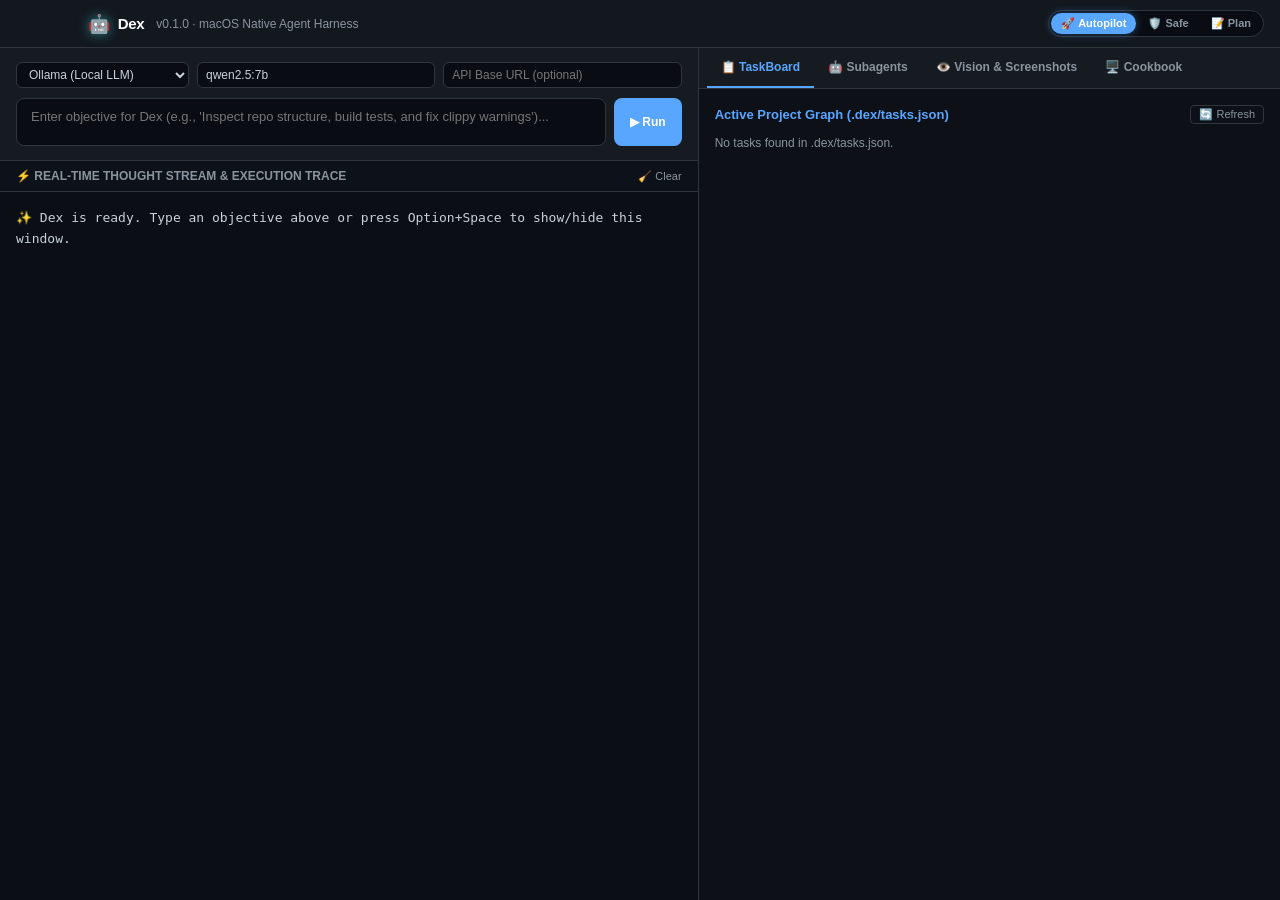
==== crates/harness-desktop/ui/index.html @ 1b64e640 "Add autonomous agent tooling Expand Dex-Harness with desktop and browser automation, task scheduling" ====
<!DOCTYPE html>
<html lang="en">
<head>
  <meta charset="UTF-8" />
  <meta name="viewport" content="width=device-width, initial-scale=1.0" />
  <title>Dex</title>
  <style>
    :root {
      --bg: #0d1117;
      --card-bg: #161b22;
      --card-border: #30363d;
      --text: #c9d1d9;
      --text-muted: #8b949e;
      --primary: #58a6ff;
      --success: #3fb950;
      --warning: #d29922;
      --danger: #f85149;
      --purple: #bc8cff;
      --cyan: #39c5cf;
    }
    * { box-sizing: border-box; margin: 0; padding: 0; }
    body {
      font-family: -apple-system, BlinkMacSystemFont, "SF Pro Text", "Segoe UI", Roboto, sans-serif;
      background: var(--bg);
      color: var(--text);
      display: flex;
      flex-direction: column;
      height: 100vh;
      overflow: hidden;
      user-select: none;
    }
    /* macOS Overlay Titlebar */
    .titlebar {
      height: 48px;
      background: rgba(22, 27, 34, 0.85);
      backdrop-filter: blur(12px);
      -webkit-backdrop-filter: blur(12px);
      border-bottom: 1px solid var(--card-border);
      display: flex;
      align-items: center;
      justify-content: space-between;
      padding: 0 16px;
      -webkit-app-region: drag;
    }
    .title-left {
      display: flex;
      align-items: center;
      gap: 12px;
      margin-left: 72px; /* space for macOS traffic lights */
    }
    .logo-badge {
      display: flex;
      align-items: center;
      gap: 8px;
      font-weight: 700;
      font-size: 15px;
      color: #fff;
      letter-spacing: -0.3px;
    }
    .logo-badge span.robot {
      font-size: 18px;
      filter: drop-shadow(0 0 6px rgba(57, 197, 207, 0.6));
    }
    .title-right {
      display: flex;
      align-items: center;
      gap: 10px;
      -webkit-app-region: no-drag;
    }
    .mode-pill {
      display: flex;
      background: #090d13;
      border: 1px solid var(--card-border);
      border-radius: 20px;
      padding: 2px;
      gap: 2px;
    }
    .mode-btn {
      background: transparent;
      border: none;
      color: var(--text-muted);
      font-size: 11px;
      font-weight: 600;
      padding: 4px 10px;
      border-radius: 16px;
      cursor: pointer;
      transition: all 0.2s ease;
    }
    .mode-btn.active {
      background: var(--primary);
      color: #fff;
      box-shadow: 0 0 8px rgba(88, 166, 255, 0.4);
    }
    .mode-btn.active.safe {
      background: var(--warning);
      color: #000;
      box-shadow: 0 0 8px rgba(210, 153, 34, 0.4);
    }
    .mode-btn.active.plan {
      background: var(--purple);
      color: #fff;
      box-shadow: 0 0 8px rgba(188, 140, 255, 0.4);
    }
    /* Main Layout */
    .app-body {
      display: flex;
      flex: 1;
      height: calc(100vh - 48px);
      overflow: hidden;
    }
    .stream-column {
      flex: 1.2;
      display: flex;
      flex-direction: column;
      border-right: 1px solid var(--card-border);
      background: #0b0f15;
    }
    .side-column {
      flex: 1;
      display: flex;
      flex-direction: column;
      background: var(--bg);
    }
    /* Goal Input Bar */
    .goal-panel {
      padding: 14px 16px;
      background: var(--card-bg);
      border-bottom: 1px solid var(--card-border);
      display: flex;
      flex-direction: column;
      gap: 10px;
    }
    .config-row {
      display: flex;
      gap: 8px;
      font-size: 12px;
    }
    .config-select, .config-input {
      background: #090d13;
      border: 1px solid var(--card-border);
      border-radius: 6px;
      color: var(--text);
      padding: 4px 8px;
      font-size: 12px;
      outline: none;
    }
    .input-row {
      display: flex;
      gap: 8px;
    }
    .goal-input {
      flex: 1;
      background: #090d13;
      border: 1px solid var(--card-border);
      border-radius: 8px;
      color: #fff;
      padding: 10px 14px;
      font-size: 13px;
      font-family: inherit;
      outline: none;
      resize: none;
      height: 48px;
      transition: border-color 0.2s;
    }
    .goal-input:focus { border-color: var(--primary); }
    .btn {
      border: none;
      border-radius: 8px;
      font-weight: 600;
      font-size: 12px;
      padding: 0 16px;
      cursor: pointer;
      display: flex;
      align-items: center;
      gap: 6px;
      transition: all 0.2s ease;
    }
    .btn-run {
      background: var(--primary);
      color: #fff;
    }
    .btn-run:hover { background: #71b4ff; }
    .btn-stop {
      background: rgba(248, 81, 73, 0.2);
      border: 1px solid var(--danger);
      color: var(--danger);
      display: none;
    }
    .btn-stop:hover { background: var(--danger); color: #fff; }
    /* Log & Stream View */
    .stream-header {
      padding: 8px 16px;
      font-size: 12px;
      font-weight: 600;
      color: var(--text-muted);
      border-bottom: 1px solid var(--card-border);
      display: flex;
      justify-content: space-between;
      align-items: center;
      background: #0d121a;
    }
    .stream-log {
      flex: 1;
      padding: 16px;
      overflow-y: auto;
      font-family: ui-monospace, SFMono-Regular, "SF Mono", Menlo, Monaco, Consolas, monospace;
      font-size: 13px;
      line-height: 1.6;
      white-space: pre-wrap;
      word-break: break-word;
      user-select: text;
    }
    /* Tabs on the Right Side */
    .tabs-bar {
      display: flex;
      background: var(--card-bg);
      border-bottom: 1px solid var(--card-border);
      padding: 0 8px;
    }
    .tab-btn {
      background: transparent;
      border: none;
      color: var(--text-muted);
      font-size: 12px;
      font-weight: 600;
      padding: 12px 14px;
      cursor: pointer;
      border-bottom: 2px solid transparent;
      transition: all 0.2s ease;
    }
    .tab-btn.active {
      color: var(--primary);
      border-bottom: 2px solid var(--primary);
    }
    .tab-content {
      flex: 1;
      overflow-y: auto;
      padding: 16px;
      display: none;
    }
    .tab-content.active { display: block; }
    /* Task Card */
    .task-card {
      background: var(--card-bg);
      border: 1px solid var(--card-border);
      border-radius: 8px;
      padding: 12px;
      margin-bottom: 10px;
    }
    .task-head {
      display: flex;
      justify-content: space-between;
      align-items: center;
      font-size: 13px;
      font-weight: 600;
      margin-bottom: 4px;
    }
    .task-badge {
      font-size: 10px;
      font-weight: 700;
      text-transform: uppercase;
      padding: 2px 6px;
      border-radius: 10px;
    }
    .badge-pending { background: rgba(139, 148, 158, 0.2); color: var(--text-muted); }
    .badge-in_progress { background: rgba(57, 197, 207, 0.2); color: var(--cyan); }
    .badge-completed { background: rgba(63, 185, 80, 0.2); color: var(--success); }
    .badge-blocked { background: rgba(248, 81, 73, 0.2); color: var(--danger); }
    /* Screenshot Gallery */
    .gallery-grid {
      display: grid;
      grid-template-columns: repeat(auto-fill, minmax(160px, 1fr));
      gap: 12px;
    }
    .gallery-card {
      background: var(--card-bg);
      border: 1px solid var(--card-border);
      border-radius: 6px;
      overflow: hidden;
      cursor: pointer;
      transition: transform 0.2s;
    }
    .gallery-card:hover { transform: scale(1.03); }
    .gallery-card img {
      width: 100%;
      height: 100px;
      object-fit: cover;
      display: block;
    }
    .gallery-card-info {
      padding: 6px 8px;
      font-size: 11px;
      color: var(--text-muted);
      white-space: nowrap;
      overflow: hidden;
      text-overflow: ellipsis;
    }
    /* Approval Modal */
    .modal-overlay {
      position: fixed;
      top: 0; left: 0; right: 0; bottom: 0;
      background: rgba(0, 0, 0, 0.75);
      backdrop-filter: blur(6px);
      -webkit-backdrop-filter: blur(6px);
      display: none;
      align-items: center;
      justify-content: center;
      z-index: 100;
    }
    .modal-card {
      background: #161b22;
      border: 2px solid var(--warning);
      border-radius: 12px;
      width: 520px;
      max-width: 90%;
      padding: 20px;
      box-shadow: 0 10px 40px rgba(0,0,0,0.8);
      animation: popIn 0.2s ease;
    }
    @keyframes popIn {
      from { transform: scale(0.95); opacity: 0; }
      to { transform: scale(1); opacity: 1; }
    }
    .modal-title {
      font-size: 16px;
      font-weight: 700;
      color: var(--warning);
      display: flex;
      align-items: center;
      gap: 8px;
      margin-bottom: 12px;
    }
    .modal-pre {
      background: #090d13;
      border: 1px solid var(--card-border);
      border-radius: 6px;
      padding: 10px;
      font-family: ui-monospace, monospace;
      font-size: 12px;
      color: var(--text);
      max-height: 200px;
      overflow-y: auto;
      margin-bottom: 16px;
      white-space: pre-wrap;
    }
    .modal-actions {
      display: flex;
      justify-content: flex-end;
      gap: 10px;
    }
    .btn-allow {
      background: var(--success);
      color: #000;
      padding: 8px 18px;
    }
    .btn-deny {
      background: var(--danger);
      color: #fff;
      padding: 8px 18px;
    }
    /* Hardware Report Card */
    .report-box {
      background: #090d13;
      border: 1px solid var(--card-border);
      border-radius: 8px;
      padding: 16px;
      font-family: ui-monospace, monospace;
      font-size: 12px;
      line-height: 1.6;
      white-space: pre-wrap;
      user-select: text;
    }
  </style>
</head>
<body>
  <!-- macOS Overlay Titlebar -->
  <header class="titlebar">
    <div class="title-left">
      <div class="logo-badge">
        <span class="robot">🤖</span>
        <span>Dex</span>
      </div>
      <span style="font-size: 12px; color: var(--text-muted);">v0.1.0 · macOS Native Agent Harness</span>
    </div>

    <div class="title-right">
      <div class="mode-pill">
        <button id="btn-autopilot" class="mode-btn active" onclick="setMode('autopilot')">🚀 Autopilot</button>
        <button id="btn-safe" class="mode-btn" onclick="setMode('safe')">🛡️ Safe</button>
        <button id="btn-plan" class="mode-btn" onclick="setMode('plan')">📝 Plan</button>
      </div>
    </div>
  </header>

  <!-- Main Body -->
  <main class="app-body">
    <!-- Left Column: Agent Stream & Controls -->
    <section class="stream-column">
      <div class="goal-panel">
        <div class="config-row">
          <select id="sel-provider" class="config-select" onchange="onProviderChange()">
            <option value="ollama">Ollama (Local LLM)</option>
            <option value="openai">OpenAI / Compatible API</option>
          </select>
          <input id="input-model" class="config-input" type="text" value="qwen2.5:7b" placeholder="Model name (e.g. qwen2.5:7b, gpt-4o)" style="flex: 1;" />
          <input id="input-apibase" class="config-input" type="text" placeholder="API Base URL (optional)" style="flex: 1;" />
        </div>
        <div class="input-row">
          <textarea id="input-goal" class="goal-input" placeholder="Enter objective for Dex (e.g., 'Inspect repo structure, build tests, and fix clippy warnings')..." onkeydown="if(event.key==='Enter'&&!event.shiftKey){event.preventDefault();runGoal();}"></textarea>
          <button id="btn-run" class="btn btn-run" onclick="runGoal()">▶ Run</button>
          <button id="btn-stop" class="btn btn-stop" onclick="stopGoal()">⏹ Stop</button>
        </div>
      </div>

      <div class="stream-header">
        <span>⚡ REAL-TIME THOUGHT STREAM & EXECUTION TRACE</span>
        <button style="background: none; border: none; color: var(--text-muted); cursor: pointer; font-size: 11px;" onclick="clearStream()">🧹 Clear</button>
      </div>

      <div id="stream-log" class="stream-log">✨ Dex is ready. Type an objective above or press Option+Space to show/hide this window.</div>
    </section>

    <!-- Right Column: Inspector Tabs -->
    <section class="side-column">
      <nav class="tabs-bar">
        <button class="tab-btn active" onclick="openTab('tab-tasks')">📋 TaskBoard</button>
        <button class="tab-btn" onclick="openTab('tab-subagents')">🤖 Subagents</button>
        <button class="tab-btn" onclick="openTab('tab-vision')">👁️ Vision & Screenshots</button>
        <button class="tab-btn" onclick="openTab('tab-cookbook')">🖥️ Cookbook</button>
      </nav>

      <!-- Tab: Tasks -->
      <div id="tab-tasks" class="tab-content active">
        <div style="display: flex; justify-content: space-between; align-items: center; margin-bottom: 12px;">
          <h4 style="font-size: 13px; color: var(--primary);">Active Project Graph (.dex/tasks.json)</h4>
          <button style="background: none; border: 1px solid var(--card-border); color: var(--text-muted); padding: 2px 8px; border-radius: 4px; font-size: 11px; cursor: pointer;" onclick="refreshTasks()">🔄 Refresh</button>
        </div>
        <div id="tasks-list">
          <p style="color: var(--text-muted); font-size: 12px;">No active tasks found in .dex/tasks.json.</p>
        </div>
      </div>

      <!-- Tab: Subagents -->
      <div id="tab-subagents" class="tab-content">
        <h4 style="font-size: 13px; color: var(--primary); margin-bottom: 12px;">Concurrent Subagent Orbits</h4>
        <div id="subagents-list">
          <p style="color: var(--text-muted); font-size: 12px;">No concurrent subagents active. When `spawn_subagent` executes, child processes will appear here.</p>
        </div>
      </div>

      <!-- Tab: Vision & Screenshots -->
      <div id="tab-vision" class="tab-content">
        <div style="display: flex; justify-content: space-between; align-items: center; margin-bottom: 12px;">
          <h4 style="font-size: 13px; color: var(--primary);">Desktop & Browser Perception Previews</h4>
          <button style="background: none; border: 1px solid var(--card-border); color: var(--text-muted); padding: 2px 8px; border-radius: 4px; font-size: 11px; cursor: pointer;" onclick="refreshScreenshots()">🔄 Refresh</button>
        </div>
        <div id="gallery-container" class="gallery-grid">
          <p style="color: var(--text-muted); font-size: 12px;">No screenshots captured yet.</p>
        </div>
      </div>

      <!-- Tab: Cookbook -->
      <div id="tab-cookbook" class="tab-content">
        <div style="display: flex; justify-content: space-between; align-items: center; margin-bottom: 12px;">
          <h4 style="font-size: 13px; color: var(--primary);">Hardware Detection & Model Sizing</h4>
          <button style="background: none; border: 1px solid var(--card-border); color: var(--text-muted); padding: 2px 8px; border-radius: 4px; font-size: 11px; cursor: pointer;" onclick="refreshCookbook()">🔄 Detect</button>
        </div>
        <div id="cookbook-report" class="report-box">Loading hardware specifications and model tier recommendations...</div>
      </div>
    </section>
  </main>

  <!-- Interactive Safe Mode Approval Modal -->
  <div id="approval-modal" class="modal-overlay">
    <div class="modal-card">
      <div class="modal-title">
        <span>🛡️</span>
        <span>Permission Request (Safe Mode)</span>
      </div>
      <p style="font-size: 13px; color: var(--text); margin-bottom: 8px;">
        Dex is attempting to execute a sensitive action that modifies your system, files, or desktop:
      </p>
      <div style="font-size: 13px; font-weight: 600; color: var(--cyan); margin-bottom: 6px;">
        Tool: <span id="modal-tool-name">execute_shell</span>
      </div>
      <div id="modal-arguments" class="modal-pre">{}</div>
      <div class="modal-actions">
        <button class="btn btn-deny" onclick="resolveApproval(false)">❌ Deny Action</button>
        <button class="btn btn-allow" onclick="resolveApproval(true)">✅ Allow Action</button>
      </div>
    </div>
  </div>

  <script>
    // Tauri v2 IPC Bridge
    const invoke = window.__TAURI__ ? window.__TAURI__.core.invoke : async () => {};
    const listen = window.__TAURI__ ? window.__TAURI__.event.listen : () => {};

    const streamEl = document.getElementById('stream-log');
    const runBtn = document.getElementById('btn-run');
    const stopBtn = document.getElementById('btn-stop');
    const goalInput = document.getElementById('input-goal');

    function appendStream(text) {
      streamEl.textContent += text;
      streamEl.scrollTop = streamEl.scrollHeight;
    }

    function clearStream() {
      streamEl.textContent = '✨ Log cleared. Ready for next objective.\n';
    }

    function setRunningState(running) {
      if (running) {
        runBtn.style.display = 'none';
        stopBtn.style.display = 'flex';
      } else {
        runBtn.style.display = 'flex';
        stopBtn.style.display = 'none';
      }
    }

    async function runGoal() {
      const goal = goalInput.value.trim();
      if (!goal) return;

      const provider = document.getElementById('sel-provider').value;
      const model = document.getElementById('input-model').value.trim();
      const apiBase = document.getElementById('input-apibase').value.trim() || null;

      appendStream(`\n\n🎯 >>> NEW OBJECTIVE DISPATCHED:\n${goal}\n----------------------------------------\n`);
      setRunningState(true);

      try {
        await invoke('run_goal', {
          goal: goal,
          provider: provider,
          model: model,
          apiBase: apiBase,
        });
      } catch (err) {
        appendStream(`\n❌ Error starting goal: ${err}\n`);
        setRunningState(false);
      }
    }

    async function stopGoal() {
      try {
        await invoke('stop_goal');
        appendStream('\n⚠️  Cancel request sent to agent orchestrator.\n');
      } catch (err) {
        appendStream(`\n❌ Error stopping goal: ${err}\n`);
      }
    }

    async function setMode(mode) {
      document.querySelectorAll('.mode-btn').forEach(btn => btn.className = 'mode-btn');
      const activeBtn = document.getElementById(`btn-${mode.toLowerCase()}`);
      if (activeBtn) {
        activeBtn.className = `mode-btn active ${mode.toLowerCase()}`;
      }
      try {
        await invoke('set_mode', { mode });
        appendStream(`\n🛡️  [Mode Switched] Execution mode set to: ${mode.toUpperCase()}\n`);
      } catch (err) {
        console.error('Failed to set mode:', err);
      }
    }

    function onProviderChange() {
      const provider = document.getElementById('sel-provider').value;
      const modelInput = document.getElementById('input-model');
      if (provider === 'ollama') {
        modelInput.value = 'qwen2.5:7b';
      } else {
        modelInput.value = 'gpt-4o';
      }
    }

    function openTab(tabId) {
      document.querySelectorAll('.tab-btn').forEach(btn => btn.classList.remove('active'));
      document.querySelectorAll('.tab-content').forEach(tab => tab.classList.remove('active'));
      event.target.classList.add('active');
      const target = document.getElementById(tabId);
      if (target) target.classList.add('active');

      if (tabId === 'tab-tasks') refreshTasks();
      if (tabId === 'tab-vision') refreshScreenshots();
      if (tabId === 'tab-cookbook') refreshCookbook();
    }

    // Modal Approval Handling
    function showApprovalModal(toolName, args) {
      document.getElementById('modal-tool-name').textContent = toolName;
      document.getElementById('modal-arguments').textContent = typeof args === 'string' ? args : JSON.stringify(args, null, 2);
      document.getElementById('approval-modal').style.display = 'flex';
    }

    async function resolveApproval(approved) {
      document.getElementById('approval-modal').style.display = 'none';
      try {
        await invoke('resolve_approval', { approved });
        const icon = approved ? '✅ APPROVED' : '❌ DENIED';
        appendStream(`\n🛡️  [Human Decision] ${icon} by user\n`);
      } catch (err) {
        console.error('Failed to resolve approval:', err);
      }
    }

    // Fetch Tasks
    async function refreshTasks() {
      try {
        const tasks = await invoke('get_tasks');
        const container = document.getElementById('tasks-list');
        if (!tasks || tasks.length === 0) {
          container.innerHTML = '<p style="color: var(--text-muted); font-size: 12px;">No tasks found in .dex/tasks.json.</p>';
          return;
        }
        let html = '';
        for (const t of tasks) {
          let statusStr = typeof t.status === 'string' ? t.status : Object.keys(t.status)[0];
          let badgeClass = `badge-${statusStr}`;
          html += `
            <div class="task-card">
              <div class="task-head">
                <span>${t.id}: ${t.title}</span>
                <span class="task-badge ${badgeClass}">${statusStr}</span>
              </div>
              <p style="font-size: 12px; color: var(--text-muted);">${t.description}</p>
            </div>
          `;
        }
        container.innerHTML = html;
      } catch (err) {
        console.error('Failed to load tasks:', err);
      }
    }

    // Fetch Screenshots
    async function refreshScreenshots() {
      try {
        const screenshots = await invoke('get_screenshots');
        const container = document.getElementById('gallery-container');
        if (!screenshots || screenshots.length === 0) {
          container.innerHTML = '<p style="color: var(--text-muted); font-size: 12px;">No screenshots captured yet.</p>';
          return;
        }
        let html = '';
        for (const s of screenshots) {
          html += `
            <div class="gallery-card" onclick="window.open('${s.data_url}')">
              <img src="${s.data_url}" alt="${s.filename}" />
              <div class="gallery-card-info">${s.filename} (${Math.round(s.size_bytes / 1024)} KB)</div>
            </div>
          `;
        }
        container.innerHTML = html;
      } catch (err) {
        console.error('Failed to load screenshots:', err);
      }
    }

    // Fetch Cookbook
    async function refreshCookbook() {
      try {
        const res = await invoke('get_cookbook');
        const container = document.getElementById('cookbook-report');
        if (res && res.report) {
          container.textContent = res.report;
        }
      } catch (err) {
        console.error('Failed to detect hardware:', err);
      }
    }

    // Register Tauri Event Listeners
    if (window.__TAURI__) {
      listen('dex-event', (event) => {
        const ev = event.payload;
        if (ev.type === 'ThoughtToken') {
          appendStream(ev.data.token);
        } else if (ev.type === 'ToolStarted') {
          appendStream(`\n🛠️  [Tool Call] ${ev.data.tool_name}\n   Arguments: ${JSON.stringify(ev.data.arguments)}\n`);
        } else if (ev.type === 'ToolFinished') {
          const status = ev.data.is_error ? '❌ FAILED' : '✅ SUCCESS';
          appendStream(`   Status: ${status}\n   Result: ${ev.data.output.slice(0, 300)}${ev.data.output.length > 300 ? '...' : ''}\n`);
          refreshTasks();
          if (ev.data.tool_name.includes('screenshot')) {
            refreshScreenshots();
          }
        } else if (ev.type === 'SubagentSpawned') {
          appendStream(`\n🤖 [Subagent Spawned] Role: ${ev.data.role}\n   Task: ${ev.data.task}\n`);
          const subagentDiv = document.createElement('div');
          subagentDiv.className = 'task-card';
          subagentDiv.innerHTML = `
            <div class="task-head">
              <span>🤖 Role: ${ev.data.role}</span>
              <span class="task-badge badge-in_progress">RUNNING</span>
            </div>
            <p style="font-size: 12px; color: var(--text-muted);">${ev.data.task}</p>
          `;
          document.getElementById('subagents-list').prepend(subagentDiv);
        } else if (ev.type === 'SubagentCompleted') {
          appendStream(`\n🏁 [Subagent Completed] Role: ${ev.data.role}\n`);
        }
      });

      listen('dex-approval-request', (event) => {
        const data = event.payload;
        showApprovalModal(data.tool, data.arguments);
      });

      listen('dex-goal-finished', (event) => {
        const data = event.payload;
        setRunningState(false);
        if (data.status === 'success') {
          appendStream(`\n\n🎉 [GOAL COMPLETED SUCCESSFULLY]\n${data.answer}\n`);
        } else {
          appendStream(`\n\n⚠️  [GOAL ENDED] ${data.error || 'Finished'}\n`);
        }
      });

      listen('dex-mode-changed', (event) => {
        const mode = event.payload.mode;
        document.querySelectorAll('.mode-btn').forEach(btn => btn.className = 'mode-btn');
        const activeBtn = document.getElementById(`btn-${mode.toLowerCase()}`);
        if (activeBtn) {
          activeBtn.className = `mode-btn active ${mode.toLowerCase()}`;
        }
      });

      listen('dex-open-tab', (event) => {
        const tab = event.payload.tab;
        if (tab === 'cookbook') {
          const btn = document.querySelector("button[onclick=\"openTab('tab-cookbook')\"]");
          if (btn) btn.click();
        }
      });
    }

    // Initial hardware detection
    refreshCookbook();
    refreshTasks();
  </script>
</body>
</html>
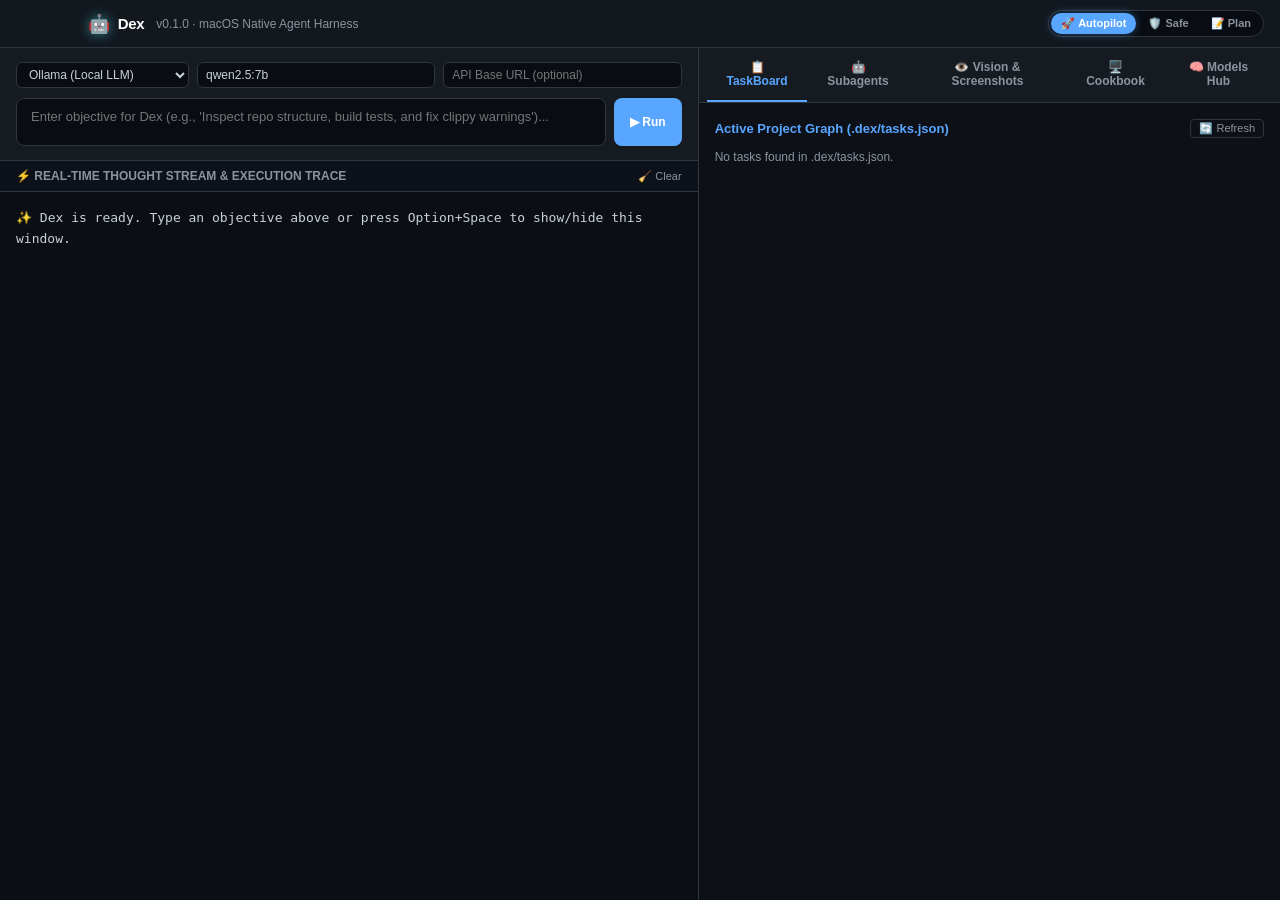
==== commit b4b40ebd: "Add local model hub Add Hugging Face and Ollama model search, download, import, registry management," ====
--- a/crates/harness-desktop/ui/index.html
+++ b/crates/harness-desktop/ui/index.html
@@ -266,6 +266,22 @@
     .badge-in_progress { background: rgba(57, 197, 207, 0.2); color: var(--cyan); }
     .badge-completed { background: rgba(63, 185, 80, 0.2); color: var(--success); }
     .badge-blocked { background: rgba(248, 81, 73, 0.2); color: var(--danger); }
+    .badge-fits { background: rgba(63, 185, 80, 0.2); color: var(--success); }
+    .badge-tight { background: rgba(210, 153, 34, 0.2); color: var(--warning); }
+    .badge-toolarge { background: rgba(248, 81, 73, 0.2); color: var(--danger); }
+    .btn-sm {
+      padding: 3px 8px;
+      font-size: 11px;
+      font-weight: 600;
+      border-radius: 4px;
+      border: none;
+      cursor: pointer;
+      transition: background 0.2s;
+    }
+    .btn-use { background: var(--primary); color: #fff; }
+    .btn-use:hover { background: #71b4ff; }
+    .btn-del { background: rgba(248, 81, 73, 0.2); color: var(--danger); }
+    .btn-del:hover { background: var(--danger); color: #fff; }
     /* Screenshot Gallery */
     .gallery-grid {
       display: grid;
@@ -427,6 +443,7 @@
         <button class="tab-btn" onclick="openTab('tab-subagents')">🤖 Subagents</button>
         <button class="tab-btn" onclick="openTab('tab-vision')">👁️ Vision & Screenshots</button>
         <button class="tab-btn" onclick="openTab('tab-cookbook')">🖥️ Cookbook</button>
+        <button class="tab-btn" onclick="openTab('tab-models')">🧠 Models Hub</button>
       </nav>
 
       <!-- Tab: Tasks -->
@@ -466,6 +483,70 @@
           <button style="background: none; border: 1px solid var(--card-border); color: var(--text-muted); padding: 2px 8px; border-radius: 4px; font-size: 11px; cursor: pointer;" onclick="refreshCookbook()">🔄 Detect</button>
         </div>
         <div id="cookbook-report" class="report-box">Loading hardware specifications and model tier recommendations...</div>
+      </div>
+
+      <!-- Tab: Models Hub -->
+      <div id="tab-models" class="tab-content">
+        <!-- Live Download Progress Card -->
+        <div id="download-progress-box" style="display: none; background: #0f141c; border: 1px solid var(--primary); border-radius: 8px; padding: 12px; margin-bottom: 16px;">
+          <div style="display: flex; justify-content: space-between; align-items: center; margin-bottom: 6px;">
+            <span style="font-size: 13px; font-weight: 600; color: var(--primary);" id="dl-title">Downloading Model...</span>
+            <span style="font-size: 12px; color: var(--text-muted);" id="dl-speed">0.0 MB/s</span>
+          </div>
+          <div style="width: 100%; height: 8px; background: #161b22; border-radius: 4px; overflow: hidden; margin-bottom: 8px;">
+            <div id="dl-bar" style="width: 0%; height: 100%; background: var(--primary); transition: width 0.2s;"></div>
+          </div>
+          <div style="display: flex; justify-content: space-between; align-items: center;">
+            <span style="font-size: 11px; color: var(--text-muted);" id="dl-stats">0 MB / 0 MB (0%)</span>
+            <button class="btn btn-deny" style="padding: 2px 10px; font-size: 11px;" onclick="cancelActiveDownload()">Cancel</button>
+          </div>
+        </div>
+
+        <!-- Section 1: Installed Models -->
+        <div style="margin-bottom: 20px;">
+          <div style="display: flex; justify-content: space-between; align-items: center; margin-bottom: 10px;">
+            <h4 style="font-size: 13px; color: var(--primary);">📦 Installed Models (Local & Ollama)</h4>
+            <button style="background: none; border: 1px solid var(--card-border); color: var(--text-muted); padding: 2px 8px; border-radius: 4px; font-size: 11px; cursor: pointer;" onclick="refreshInstalledModels()">🔄 Refresh</button>
+          </div>
+          <div id="installed-models-list">
+            <p style="color: var(--text-muted); font-size: 12px;">Loading installed models...</p>
+          </div>
+        </div>
+
+        <!-- Section 2: Hugging Face GGUF Hub Search -->
+        <div style="margin-bottom: 20px;">
+          <h4 style="font-size: 13px; color: var(--primary); margin-bottom: 8px;">🤗 Hugging Face Hub (GGUF Search)</h4>
+          <div style="display: flex; gap: 8px; margin-bottom: 10px;">
+            <input id="hf-search-input" class="config-input" type="text" placeholder="Search models (e.g. qwen2.5, llama-3.1, deepseek-r1)..." style="flex: 1;" onkeydown="if(event.key==='Enter')searchHfModels();" />
+            <button class="btn btn-run" style="padding: 0 12px;" onclick="searchHfModels()">🔍 Search</button>
+          </div>
+          <div id="hf-search-results"></div>
+          <div id="hf-repo-files" style="margin-top: 10px;"></div>
+        </div>
+
+        <!-- Section 3: Import Local GGUF -->
+        <div style="margin-bottom: 20px; background: #0f141c; border: 1px solid var(--card-border); border-radius: 8px; padding: 12px;">
+          <h4 style="font-size: 13px; color: var(--cyan); margin-bottom: 8px;">📥 Import Local .gguf Model File</h4>
+          <div style="display: flex; flex-direction: column; gap: 8px;">
+            <input id="import-path" class="config-input" type="text" placeholder="/path/to/my-model.gguf" />
+            <div style="display: flex; gap: 8px; align-items: center;">
+              <input id="import-name" class="config-input" type="text" placeholder="Alias name (optional)" style="flex: 1;" />
+              <label style="font-size: 12px; color: var(--text-muted); display: flex; align-items: center; gap: 4px; cursor: pointer;">
+                <input type="checkbox" id="import-to-ollama" /> Register in Ollama
+              </label>
+              <button class="btn btn-run" style="padding: 6px 14px;" onclick="importLocalGguf()">Import</button>
+            </div>
+          </div>
+        </div>
+
+        <!-- Section 4: Direct Ollama Pull -->
+        <div style="background: #0f141c; border: 1px solid var(--card-border); border-radius: 8px; padding: 12px;">
+          <h4 style="font-size: 13px; color: var(--warning); margin-bottom: 8px;">🦙 Pull Model from Ollama Library</h4>
+          <div style="display: flex; gap: 8px;">
+            <input id="ollama-pull-input" class="config-input" type="text" placeholder="e.g. qwen2.5-coder:7b, llama3.2:3b" style="flex: 1;" onkeydown="if(event.key==='Enter')pullOllamaModel();" />
+            <button class="btn btn-run" style="padding: 6px 14px;" onclick="pullOllamaModel()">Pull</button>
+          </div>
+        </div>
       </div>
     </section>
   </main>
@@ -587,6 +668,7 @@
       if (tabId === 'tab-tasks') refreshTasks();
       if (tabId === 'tab-vision') refreshScreenshots();
       if (tabId === 'tab-cookbook') refreshCookbook();
+      if (tabId === 'tab-models') refreshInstalledModels();
     }
 
     // Modal Approval Handling
@@ -670,6 +752,208 @@
         }
       } catch (err) {
         console.error('Failed to detect hardware:', err);
+      }
+    }
+
+    // Model Hub Logic
+    async function refreshInstalledModels() {
+      try {
+        const models = await invoke('list_installed_models');
+        const container = document.getElementById('installed-models-list');
+        if (!models || models.length === 0) {
+          container.innerHTML = '<p style="color: var(--text-muted); font-size: 12px;">No models installed yet. Search Hugging Face or pull from Ollama below.</p>';
+          return;
+        }
+
+        let html = '';
+        for (const m of models) {
+          const sizeMb = m.size_bytes > 0 ? (m.size_bytes / (1024 * 1024 * 1024)).toFixed(1) + ' GB' : '-';
+          const quant = m.quantization || '-';
+          html += `
+            <div class="task-card" style="display: flex; justify-content: space-between; align-items: center;">
+              <div>
+                <div style="font-size: 13px; font-weight: 600; color: #fff;">
+                  ${m.name}
+                  <span class="task-badge" style="background: rgba(88, 166, 255, 0.2); color: var(--primary); margin-left: 6px;">${m.source}</span>
+                  ${quant !== '-' ? `<span class="task-badge" style="background: rgba(57, 197, 207, 0.2); color: var(--cyan); margin-left: 4px;">${quant}</span>` : ''}
+                </div>
+                <div style="font-size: 11px; color: var(--text-muted); margin-top: 2px;">
+                  Size: ${sizeMb} · ID: ${m.id}
+                </div>
+              </div>
+              <div style="display: flex; gap: 6px;">
+                <button class="btn-sm btn-use" onclick="useModel('${m.name}', '${m.source}')">⚡ Usar este modelo</button>
+                <button class="btn-sm btn-del" onclick="deleteModel('${m.id}')">🗑️</button>
+              </div>
+            </div>
+          `;
+        }
+        container.innerHTML = html;
+      } catch (err) {
+        console.error('Failed to list installed models:', err);
+      }
+    }
+
+    function useModel(name, source) {
+      const modelInput = document.getElementById('input-model');
+      const providerSelect = document.getElementById('sel-provider');
+      modelInput.value = name;
+      if (source === 'ollama') {
+        providerSelect.value = 'ollama';
+      }
+      appendStream(`\n🧠 [Model Selected] Active model set to: ${name} (${source})\n`);
+      document.getElementById('input-goal').focus();
+    }
+
+    async function deleteModel(modelId) {
+      if (!confirm(`Are you sure you want to delete model '${modelId}'?`)) return;
+      try {
+        await invoke('delete_model', { modelId });
+        appendStream(`\n🗑️ [Model Removed] Deleted ${modelId}\n`);
+        refreshInstalledModels();
+      } catch (err) {
+        alert('Failed to delete model: ' + err);
+      }
+    }
+
+    async function searchHfModels() {
+      const query = document.getElementById('hf-search-input').value.trim();
+      if (!query) return;
+
+      const container = document.getElementById('hf-search-results');
+      container.innerHTML = '<p style="color: var(--text-muted); font-size: 12px;">Searching Hugging Face Hub...</p>';
+      document.getElementById('hf-repo-files').innerHTML = '';
+
+      try {
+        const repos = await invoke('search_hf_models', { query, limit: 8 });
+        if (!repos || repos.length === 0) {
+          container.innerHTML = '<p style="color: var(--text-muted); font-size: 12px;">No GGUF models found for query.</p>';
+          return;
+        }
+
+        let html = '<div style="display: flex; flex-direction: column; gap: 6px;">';
+        for (const r of repos) {
+          html += `
+            <div class="task-card" style="display: flex; justify-content: space-between; align-items: center; cursor: pointer;" onclick="inspectHfRepo('${r.id}')">
+              <div>
+                <div style="font-size: 13px; font-weight: 600; color: var(--primary);">${r.id}</div>
+                <div style="font-size: 11px; color: var(--text-muted);">
+                  ⬇️ ${r.downloads || 0} downloads · ❤️ ${r.likes || 0} likes
+                </div>
+              </div>
+              <button class="btn-sm btn-use" onclick="event.stopPropagation(); inspectHfRepo('${r.id}')">Inspect GGUFs</button>
+            </div>
+          `;
+        }
+        html += '</div>';
+        container.innerHTML = html;
+      } catch (err) {
+        container.innerHTML = `<p style="color: var(--danger); font-size: 12px;">Search failed: ${err}</p>`;
+      }
+    }
+
+    async function inspectHfRepo(repoId) {
+      const container = document.getElementById('hf-repo-files');
+      container.innerHTML = `<p style="color: var(--text-muted); font-size: 12px;">Inspecting GGUF quantizations for <strong>${repoId}</strong>...</p>`;
+
+      try {
+        const files = await invoke('list_hf_files', { repoId });
+        if (!files || files.length === 0) {
+          container.innerHTML = '<p style="color: var(--text-muted); font-size: 12px;">No GGUF files found in this repository.</p>';
+          return;
+        }
+
+        let html = `
+          <div style="background: #090d13; border: 1px solid var(--card-border); border-radius: 8px; padding: 12px;">
+            <div style="font-size: 13px; font-weight: 600; color: #fff; margin-bottom: 8px;">
+              Files for ${repoId}:
+            </div>
+            <div style="display: flex; flex-direction: column; gap: 6px;">
+        `;
+
+        for (const f of files) {
+          const sizeGb = (f.size_bytes / (1024 * 1024 * 1024)).toFixed(1);
+          let badgeClass = 'badge-fits';
+          let fitLabel = '🟢 Fits RAM';
+          if (f.memory_fit === 'tight') {
+            badgeClass = 'badge-tight';
+            fitLabel = '🟡 Tight';
+          } else if (f.memory_fit === 'too_large') {
+            badgeClass = 'badge-toolarge';
+            fitLabel = '🔴 Too Large';
+          }
+
+          html += `
+            <div style="display: flex; justify-content: space-between; align-items: center; padding: 6px 8px; border-radius: 6px; background: #161b22;">
+              <div>
+                <span style="font-size: 12px; font-weight: 600; color: #fff;">${f.filename}</span>
+                <span class="task-badge ${badgeClass}" style="margin-left: 6px;">${fitLabel}</span>
+                <span style="font-size: 11px; color: var(--text-muted); margin-left: 6px;">${sizeGb} GB (${f.quantization})</span>
+              </div>
+              <button class="btn-sm btn-use" onclick="startDownload('${repoId}', '${f.filename}', '${f.download_url}')">📥 Download</button>
+            </div>
+          `;
+        }
+        html += '</div></div>';
+        container.innerHTML = html;
+      } catch (err) {
+        container.innerHTML = `<p style="color: var(--danger); font-size: 12px;">Inspection failed: ${err}</p>`;
+      }
+    }
+
+    async function startDownload(repoId, filename, downloadUrl) {
+      try {
+        await invoke('download_model', { repoId, filename, downloadUrl });
+        appendStream(`\n📥 [Download Started] Initiated download of ${filename} from ${repoId}\n`);
+        document.getElementById('download-progress-box').style.display = 'block';
+        document.getElementById('dl-title').textContent = `Downloading ${filename}`;
+      } catch (err) {
+        alert('Failed to start download: ' + err);
+      }
+    }
+
+    async function cancelActiveDownload() {
+      try {
+        await invoke('cancel_download');
+        appendStream('\n⚠️  [Download Cancelled] Cancel requested for active download.\n');
+      } catch (err) {
+        console.error('Failed to cancel download:', err);
+      }
+    }
+
+    async function importLocalGguf() {
+      const path = document.getElementById('import-path').value.trim();
+      const name = document.getElementById('import-name').value.trim() || null;
+      const toOllama = document.getElementById('import-to-ollama').checked;
+
+      if (!path) {
+        alert('Please specify the path to the .gguf file');
+        return;
+      }
+
+      try {
+        const meta = await invoke('import_local_gguf', { path, name, toOllama });
+        appendStream(`\n📥 [Model Imported] ${meta.name} (${meta.id}) registered successfully!\n`);
+        document.getElementById('import-path').value = '';
+        document.getElementById('import-name').value = '';
+        refreshInstalledModels();
+      } catch (err) {
+        alert('Import failed: ' + err);
+      }
+    }
+
+    async function pullOllamaModel() {
+      const modelName = document.getElementById('ollama-pull-input').value.trim();
+      if (!modelName) return;
+
+      try {
+        await invoke('pull_ollama_model', { modelName });
+        appendStream(`\n🦙 [Ollama Pull Started] Initiated pull of ${modelName}\n`);
+        document.getElementById('download-progress-box').style.display = 'block';
+        document.getElementById('dl-title').textContent = `Ollama: Pulling ${modelName}`;
+        document.getElementById('ollama-pull-input').value = '';
+      } catch (err) {
+        alert('Failed to pull from Ollama: ' + err);
       }
     }
 
@@ -702,6 +986,33 @@
           document.getElementById('subagents-list').prepend(subagentDiv);
         } else if (ev.type === 'SubagentCompleted') {
           appendStream(`\n🏁 [Subagent Completed] Role: ${ev.data.role}\n`);
+        } else if (ev.type === 'ModelDownloadProgress') {
+          const d = ev.data;
+          const box = document.getElementById('download-progress-box');
+          box.style.display = 'block';
+          document.getElementById('dl-title').textContent = `Downloading ${d.file_name}`;
+          document.getElementById('dl-speed').textContent = `${d.speed_mbps.toFixed(1)} MB/s`;
+          const pct = d.total_bytes > 0 ? (d.downloaded_bytes / d.total_bytes * 100) : 0;
+          document.getElementById('dl-bar').style.width = `${pct}%`;
+          const downloadedMb = (d.downloaded_bytes / (1024 * 1024)).toFixed(1);
+          const totalMb = (d.total_bytes / (1024 * 1024)).toFixed(1);
+          document.getElementById('dl-stats').textContent = `${downloadedMb} MB / ${totalMb} MB (${pct.toFixed(1)}%)`;
+        } else if (ev.type === 'ModelDownloadCompleted') {
+          const d = ev.data;
+          appendStream(`\n✅ [Download Finished] Successfully downloaded ${d.file_name}!\n`);
+          document.getElementById('dl-stats').textContent = `Complete! Saved to disk.`;
+          document.getElementById('dl-bar').style.width = '100%';
+          refreshInstalledModels();
+          setTimeout(() => {
+            document.getElementById('download-progress-box').style.display = 'none';
+          }, 3000);
+        } else if (ev.type === 'ModelDownloadFailed') {
+          const d = ev.data;
+          appendStream(`\n❌ [Download Error] ${d.file_name}: ${d.error}\n`);
+          document.getElementById('dl-stats').textContent = `Failed: ${d.error}`;
+          setTimeout(() => {
+            document.getElementById('download-progress-box').style.display = 'none';
+          }, 4000);
         }
       });
 
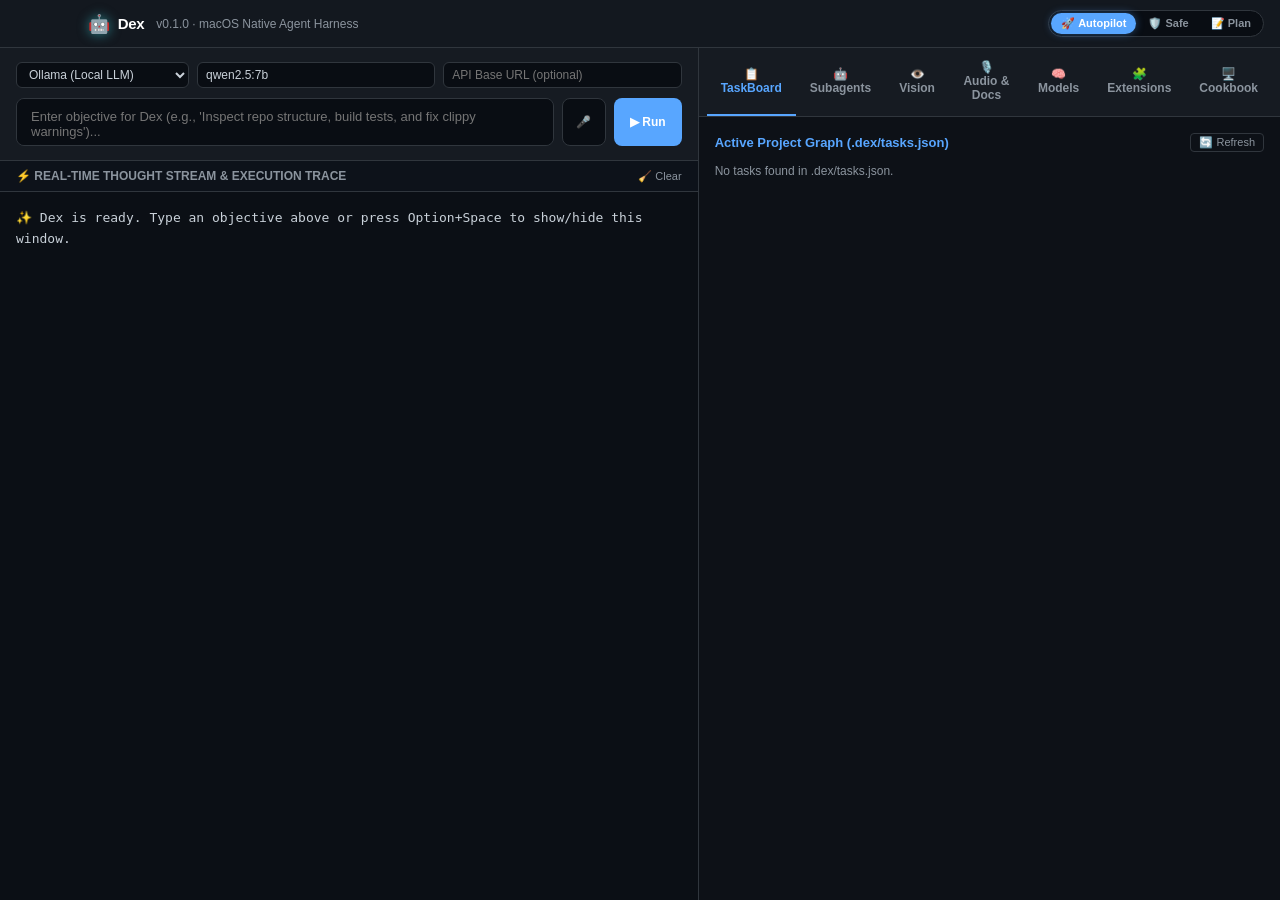
==== commit 6d1d138e: "Add extensions, audio, and document tools Adds an extension hub with deferred MCP tools and idle pro" ====
--- a/crates/harness-desktop/ui/index.html
+++ b/crates/harness-desktop/ui/index.html
@@ -282,6 +282,62 @@
     .btn-use:hover { background: #71b4ff; }
     .btn-del { background: rgba(248, 81, 73, 0.2); color: var(--danger); }
     .btn-del:hover { background: var(--danger); color: #fff; }
+    .btn-ghost { background: #090d13; border: 1px solid var(--card-border); color: var(--text); }
+    .btn-ghost:hover { border-color: var(--primary); color: #fff; }
+    .filter-bar { display: flex; flex-wrap: wrap; gap: 6px; margin-bottom: 14px; }
+    .filter-pill {
+      background: #090d13;
+      border: 1px solid var(--card-border);
+      color: var(--text-muted);
+      font-size: 11px;
+      font-weight: 600;
+      padding: 4px 10px;
+      border-radius: 14px;
+      cursor: pointer;
+      transition: all 0.15s ease;
+    }
+    .filter-pill.active {
+      background: var(--primary);
+      border-color: var(--primary);
+      color: #fff;
+    }
+    .badge-running { background: rgba(63, 185, 80, 0.2); color: var(--success); }
+    .badge-sleeping { background: rgba(188, 140, 255, 0.2); color: var(--purple); }
+    .badge-stopped { background: rgba(139, 148, 158, 0.2); color: var(--text-muted); }
+    .badge-error { background: rgba(248, 81, 73, 0.2); color: var(--danger); }
+    .form-field { display: flex; flex-direction: column; gap: 4px; margin-bottom: 10px; }
+    .form-field label { font-size: 11px; color: var(--text-muted); font-weight: 600; }
+    .btn-mic {
+      background: #090d13;
+      border: 1px solid var(--card-border);
+      color: var(--text);
+      padding: 0 12px;
+      min-width: 44px;
+      justify-content: center;
+    }
+    .btn-mic:hover { border-color: var(--cyan); color: var(--cyan); }
+    .btn-mic.recording {
+      background: rgba(248, 81, 73, 0.25);
+      border-color: var(--danger);
+      color: var(--danger);
+      animation: micPulse 1.1s infinite;
+    }
+    @keyframes micPulse {
+      0%, 100% { box-shadow: 0 0 0 0 rgba(248, 81, 73, 0.45); }
+      50% { box-shadow: 0 0 0 6px rgba(248, 81, 73, 0); }
+    }
+    .audio-card {
+      background: var(--card-bg);
+      border: 1px solid var(--card-border);
+      border-radius: 8px;
+      padding: 10px 12px;
+      margin-bottom: 10px;
+    }
+    .audio-card audio {
+      width: 100%;
+      height: 32px;
+      margin-top: 6px;
+    }
     /* Screenshot Gallery */
     .gallery-grid {
       display: grid;
@@ -423,8 +479,13 @@
         </div>
         <div class="input-row">
           <textarea id="input-goal" class="goal-input" placeholder="Enter objective for Dex (e.g., 'Inspect repo structure, build tests, and fix clippy warnings')..." onkeydown="if(event.key==='Enter'&&!event.shiftKey){event.preventDefault();runGoal();}"></textarea>
+          <button id="btn-mic" class="btn btn-mic" title="Push-to-Talk: click to record voice objective" onclick="toggleVoiceRecording()">🎤</button>
           <button id="btn-run" class="btn btn-run" onclick="runGoal()">▶ Run</button>
           <button id="btn-stop" class="btn btn-stop" onclick="stopGoal()">⏹ Stop</button>
+        </div>
+        <div id="voice-status-bar" style="display: none; font-size: 11px; color: var(--danger); align-items: center; gap: 8px;">
+          <span>🔴 Recording voice...</span>
+          <span id="voice-db-badge" style="color: var(--text-muted);">-60.0 dB</span>
         </div>
       </div>
 
@@ -441,9 +502,11 @@
       <nav class="tabs-bar">
         <button class="tab-btn active" onclick="openTab('tab-tasks')">📋 TaskBoard</button>
         <button class="tab-btn" onclick="openTab('tab-subagents')">🤖 Subagents</button>
-        <button class="tab-btn" onclick="openTab('tab-vision')">👁️ Vision & Screenshots</button>
+        <button class="tab-btn" onclick="openTab('tab-vision')">👁️ Vision</button>
+        <button class="tab-btn" onclick="openTab('tab-audio-docs')">🎙️ Audio &amp; Docs</button>
+        <button class="tab-btn" onclick="openTab('tab-models')">🧠 Models</button>
+        <button class="tab-btn" onclick="openTab('tab-extensions')">🧩 Extensions</button>
         <button class="tab-btn" onclick="openTab('tab-cookbook')">🖥️ Cookbook</button>
-        <button class="tab-btn" onclick="openTab('tab-models')">🧠 Models Hub</button>
       </nav>
 
       <!-- Tab: Tasks -->
@@ -548,8 +611,166 @@
           </div>
         </div>
       </div>
+
+      <!-- Tab: Extensions Hub (MCP Servers & Local Sidecars) -->
+      <div id="tab-extensions" class="tab-content">
+        <div style="display: flex; justify-content: space-between; align-items: center; margin-bottom: 12px;">
+          <div>
+            <h4 style="font-size: 13px; color: var(--primary);">🧩 Extensions &amp; Local Sidecars</h4>
+            <p style="font-size: 11px; color: var(--text-muted); margin-top: 2px;">Deferred MCP tools (`search_tools`) &amp; automatic RAM unload when idle</p>
+          </div>
+          <div style="display: flex; gap: 6px;">
+            <button class="btn-sm btn-ghost" onclick="refreshExtensions()">🔄 Refresh</button>
+            <button class="btn-sm btn-use" onclick="openCustomMcpModal()">+ Add Custom MCP</button>
+          </div>
+        </div>
+
+        <!-- Category Filters -->
+        <div class="filter-bar" id="ext-filter-bar">
+          <button class="filter-pill active" onclick="setExtCategory('all', this)">Todos</button>
+          <button class="filter-pill" onclick="setExtCategory('audio', this)">Audio</button>
+          <button class="filter-pill" onclick="setExtCategory('image_video', this)">Imagen/Video</button>
+          <button class="filter-pill" onclick="setExtCategory('three_d', this)">3D</button>
+          <button class="filter-pill" onclick="setExtCategory('ocr_docs', this)">OCR/Docs</button>
+          <button class="filter-pill" onclick="setExtCategory('game_dev', this)">GameDev</button>
+          <button class="filter-pill" onclick="setExtCategory('custom', this)">Custom</button>
+        </div>
+
+        <!-- Installed Extensions -->
+        <div style="margin-bottom: 18px;">
+          <h4 style="font-size: 12px; color: var(--cyan); margin-bottom: 8px; text-transform: uppercase; letter-spacing: 0.4px;">Installed Extensions</h4>
+          <div id="ext-installed-list">
+            <p style="color: var(--text-muted); font-size: 12px;">Loading installed extensions...</p>
+          </div>
+        </div>
+
+        <!-- Built-in Catalog -->
+        <div>
+          <h4 style="font-size: 12px; color: var(--purple); margin-bottom: 8px; text-transform: uppercase; letter-spacing: 0.4px;">Curated Catalog (1-Click Install)</h4>
+          <div id="ext-catalog-list">
+            <p style="color: var(--text-muted); font-size: 12px;">Loading extension catalog...</p>
+          </div>
+        </div>
+      </div>
+
+      <!-- Tab: Audio & Docs (TTS, Audio Player Gallery, Apple Vision OCR & Document Parser) -->
+      <div id="tab-audio-docs" class="tab-content">
+        <!-- Quick TTS Synthesis -->
+        <div style="background: #0f141c; border: 1px solid var(--card-border); border-radius: 8px; padding: 12px; margin-bottom: 16px;">
+          <h4 style="font-size: 13px; color: var(--cyan); margin-bottom: 8px;">🗣️ Text-to-Speech (Sidecar / Native macOS)</h4>
+          <div style="display: flex; flex-direction: column; gap: 8px;">
+            <input id="tts-text-input" class="config-input" type="text" placeholder="Type text for Dex to synthesize into speech..." onkeydown="if(event.key==='Enter')speakTextFromUi();" />
+            <div style="display: flex; gap: 8px;">
+              <input id="tts-voice-input" class="config-input" type="text" placeholder="Voice (optional: Monica, Samantha, alloy)" style="flex: 1;" />
+              <button class="btn btn-run" style="padding: 6px 14px;" onclick="speakTextFromUi()">🔊 Speak</button>
+            </div>
+          </div>
+        </div>
+
+        <!-- Audio Media Gallery & Player -->
+        <div style="margin-bottom: 18px;">
+          <div style="display: flex; justify-content: space-between; align-items: center; margin-bottom: 8px;">
+            <h4 style="font-size: 13px; color: var(--primary);">🎵 Generated Audio &amp; Recordings (.dex/media/audio/)</h4>
+            <button class="btn-sm btn-ghost" onclick="refreshAudioMedia()">🔄 Refresh</button>
+          </div>
+          <div id="audio-gallery-list">
+            <p style="color: var(--text-muted); font-size: 12px;">No audio files yet. Use Push-to-Talk (🎤), TTS above, or `audio_generate_music` / `audio_generate_sfx`.</p>
+          </div>
+        </div>
+
+        <!-- OCR & Deep Document Reader -->
+        <div style="background: #0f141c; border: 1px solid var(--card-border); border-radius: 8px; padding: 12px;">
+          <h4 style="font-size: 13px; color: var(--purple); margin-bottom: 8px;">📄 OCR &amp; Deep Document Reader (Apple Vision / Docling / PDF)</h4>
+          <div style="display: flex; gap: 8px; margin-bottom: 8px;">
+            <input id="doc-path-input" class="config-input" type="text" placeholder="/path/to/screenshot.png or /path/to/report.pdf" style="flex: 1;" />
+          </div>
+          <div style="display: flex; gap: 8px; margin-bottom: 10px; flex-wrap: wrap;">
+            <button class="btn-sm btn-use" style="padding: 6px 12px;" onclick="runOcrFromUi()">👁️ Run OCR (Image)</button>
+            <button class="btn-sm btn-use" style="padding: 6px 12px; background: var(--purple);" onclick="parseDocFromUi()">📄 Parse Document (PDF/MD/DOCX)</button>
+            <button id="btn-send-doc-agent" class="btn-sm btn-ghost" style="padding: 6px 12px; display: none;" onclick="sendDocToAgent()">⚡ Enviar al Agente</button>
+          </div>
+          <div id="doc-result-meta" style="font-size: 11px; color: var(--text-muted); margin-bottom: 6px;"></div>
+          <div id="doc-result-box" class="report-box" style="max-height: 240px; overflow-y: auto; display: none;"></div>
+        </div>
+      </div>
     </section>
   </main>
+
+  <!-- Add Custom MCP Extension Modal -->
+  <div id="custom-mcp-modal" class="modal-overlay">
+    <div class="modal-card" style="border-color: var(--primary);">
+      <div class="modal-title" style="color: var(--primary);">
+        <span>🧩</span>
+        <span>Add Custom MCP Extension</span>
+      </div>
+      <div style="display: grid; grid-template-columns: 1fr 1fr; gap: 10px;">
+        <div class="form-field">
+          <label>Extension ID *</label>
+          <input id="mcp-id" class="config-input" type="text" placeholder="e.g. my-blender-mcp" />
+        </div>
+        <div class="form-field">
+          <label>Display Name *</label>
+          <input id="mcp-name" class="config-input" type="text" placeholder="e.g. My Custom MCP" />
+        </div>
+      </div>
+      <div style="display: grid; grid-template-columns: 1fr 1fr; gap: 10px;">
+        <div class="form-field">
+          <label>Transport</label>
+          <select id="mcp-transport" class="config-select" onchange="toggleMcpTransportFields()">
+            <option value="stdio">MCP Stdio (Local Command)</option>
+            <option value="sse">MCP SSE (Remote / Local URL)</option>
+          </select>
+        </div>
+        <div class="form-field">
+          <label>Category</label>
+          <select id="mcp-category" class="config-select">
+            <option value="custom">Custom</option>
+            <option value="audio">Audio</option>
+            <option value="image_video">Imagen/Video</option>
+            <option value="three_d">3D</option>
+            <option value="ocr_docs">OCR/Docs</option>
+            <option value="game_dev">GameDev</option>
+          </select>
+        </div>
+      </div>
+      <div id="mcp-stdio-fields">
+        <div style="display: grid; grid-template-columns: 1fr 2fr; gap: 10px;">
+          <div class="form-field">
+            <label>Command *</label>
+            <input id="mcp-command" class="config-input" type="text" placeholder="uvx / npx / python3" />
+          </div>
+          <div class="form-field">
+            <label>Arguments</label>
+            <input id="mcp-args" class="config-input" type="text" placeholder="e.g. -y @modelcontextprotocol/server-filesystem /tmp" />
+          </div>
+        </div>
+      </div>
+      <div id="mcp-sse-fields" style="display: none;">
+        <div class="form-field">
+          <label>SSE Endpoint URL *</label>
+          <input id="mcp-url" class="config-input" type="text" placeholder="http://127.0.0.1:8080/sse" />
+        </div>
+      </div>
+      <div class="form-field">
+        <label>Description</label>
+        <input id="mcp-desc" class="config-input" type="text" placeholder="What tools does this MCP server provide?" />
+      </div>
+      <div style="display: grid; grid-template-columns: 1fr 1fr; gap: 10px;">
+        <div class="form-field">
+          <label>Estimated RAM (MB)</label>
+          <input id="mcp-ram" class="config-input" type="number" value="512" min="64" />
+        </div>
+        <div class="form-field">
+          <label>Idle Auto-Unload (secs)</label>
+          <input id="mcp-timeout" class="config-input" type="number" value="600" min="0" />
+        </div>
+      </div>
+      <div class="modal-actions" style="margin-top: 12px;">
+        <button class="btn btn-ghost" style="padding: 8px 16px;" onclick="closeCustomMcpModal()">Cancel</button>
+        <button class="btn btn-run" style="padding: 8px 18px;" onclick="submitCustomMcp()">Save Extension</button>
+      </div>
+    </div>
+  </div>
 
   <!-- Interactive Safe Mode Approval Modal -->
   <div id="approval-modal" class="modal-overlay">
@@ -669,6 +890,8 @@
       if (tabId === 'tab-vision') refreshScreenshots();
       if (tabId === 'tab-cookbook') refreshCookbook();
       if (tabId === 'tab-models') refreshInstalledModels();
+      if (tabId === 'tab-extensions') refreshExtensions();
+      if (tabId === 'tab-audio-docs') refreshAudioMedia();
     }
 
     // Modal Approval Handling
@@ -955,6 +1178,417 @@
       } catch (err) {
         alert('Failed to pull from Ollama: ' + err);
       }
+    }
+
+    // Extensions Hub Logic
+    let activeExtCategory = 'all';
+    let cachedExtCatalog = [];
+    let cachedInstalledExts = [];
+
+    function escapeHtml(str) {
+      return String(str ?? '')
+        .replace(/&/g, '&amp;')
+        .replace(/</g, '&lt;')
+        .replace(/>/g, '&gt;')
+        .replace(/"/g, '&quot;')
+        .replace(/'/g, '&#39;');
+    }
+
+    function formatCategoryLabel(cat) {
+      const map = {
+        audio: 'Audio',
+        image_video: 'Imagen/Video',
+        three_d: '3D',
+        ocr_docs: 'OCR/Docs',
+        game_dev: 'GameDev',
+        custom: 'Custom',
+      };
+      return map[cat] || cat;
+    }
+
+    function formatExtStatusBadge(status) {
+      if (status === 'running') return '<span class="task-badge badge-running">🟢 Running</span>';
+      if (status === 'sleeping') return '<span class="task-badge badge-sleeping">💤 Sleeping</span>';
+      if (status === 'error') return '<span class="task-badge badge-error">🔴 Error</span>';
+      return '<span class="task-badge badge-stopped">⚪ Stopped</span>';
+    }
+
+    function setExtCategory(cat, btnEl) {
+      activeExtCategory = cat;
+      document.querySelectorAll('#ext-filter-bar .filter-pill').forEach(b => b.classList.remove('active'));
+      if (btnEl) btnEl.classList.add('active');
+      renderExtensions();
+    }
+
+    async function refreshExtensions() {
+      try {
+        const [catalog, installed] = await Promise.all([
+          invoke('list_extension_catalog'),
+          invoke('list_installed_extensions'),
+        ]);
+        cachedExtCatalog = catalog || [];
+        cachedInstalledExts = installed || [];
+        renderExtensions();
+      } catch (err) {
+        console.error('Failed to refresh extensions:', err);
+      }
+    }
+
+    function renderExtensions() {
+      const installedContainer = document.getElementById('ext-installed-list');
+      const catalogContainer = document.getElementById('ext-catalog-list');
+      if (!installedContainer || !catalogContainer) return;
+
+      const filteredInstalled = cachedInstalledExts.filter(item =>
+        activeExtCategory === 'all' || item.manifest.category === activeExtCategory
+      );
+
+      if (filteredInstalled.length === 0) {
+        installedContainer.innerHTML = '<p style="color: var(--text-muted); font-size: 12px;">No installed extensions in this category yet. Install one from the curated catalog or add a custom MCP server.</p>';
+      } else {
+        let html = '';
+        for (const item of filteredInstalled) {
+          const m = item.manifest;
+          const isRunning = item.status === 'running';
+          const pidNote = item.pid ? ` · PID ${item.pid}` : '';
+          const timeoutOpts = [60, 300, 600, 1800, 0]
+            .map(sec => `<option value="${sec}" ${m.idle_timeout_secs === sec ? 'selected' : ''}>${sec === 0 ? 'No unload' : sec + 's idle'}</option>`)
+            .join('');
+
+          html += `
+            <div class="task-card">
+              <div class="task-head">
+                <div style="display: flex; align-items: center; gap: 6px; flex-wrap: wrap;">
+                  <span style="color: #fff;">${escapeHtml(m.name)}</span>
+                  <span class="task-badge" style="background: rgba(88, 166, 255, 0.18); color: var(--primary);">${formatCategoryLabel(m.category)}</span>
+                  ${formatExtStatusBadge(item.status)}
+                </div>
+                <span style="font-size: 11px; color: var(--text-muted);">~${m.estimated_ram_mb} MB RAM${pidNote}</span>
+              </div>
+              <p style="font-size: 12px; color: var(--text-muted); margin: 4px 0 8px 0;">${escapeHtml(m.description)}</p>
+              ${item.last_error ? `<p style="font-size: 11px; color: var(--danger); margin-bottom: 8px;">Error: ${escapeHtml(item.last_error)}</p>` : ''}
+              <div style="display: flex; justify-content: space-between; align-items: center; gap: 8px; flex-wrap: wrap;">
+                <div style="display: flex; align-items: center; gap: 6px;">
+                  <label style="font-size: 11px; color: var(--text-muted); display: flex; align-items: center; gap: 4px; cursor: pointer;">
+                    <input type="checkbox" ${m.enabled ? 'checked' : ''} onchange="toggleExt('${escapeHtml(m.id)}', this.checked)" />
+                    Enabled
+                  </label>
+                  <select class="config-select" style="font-size: 11px; padding: 2px 6px;" onchange="updateExtTimeout('${escapeHtml(m.id)}', Number(this.value))">
+                    ${timeoutOpts}
+                  </select>
+                </div>
+                <div style="display: flex; gap: 6px;">
+                  ${isRunning
+                    ? `<button class="btn-sm btn-del" onclick="stopExt('${escapeHtml(m.id)}')">⏹ Stop</button>`
+                    : `<button class="btn-sm btn-use" onclick="startExt('${escapeHtml(m.id)}')">▶ Start</button>`}
+                  <button class="btn-sm btn-ghost" onclick="removeExt('${escapeHtml(m.id)}')">🗑️</button>
+                </div>
+              </div>
+            </div>
+          `;
+        }
+        installedContainer.innerHTML = html;
+      }
+
+      const installedIds = new Set(cachedInstalledExts.map(i => i.manifest.id));
+      const filteredCatalog = cachedExtCatalog.filter(m =>
+        activeExtCategory === 'all' || m.category === activeExtCategory
+      );
+
+      if (filteredCatalog.length === 0) {
+        catalogContainer.innerHTML = '<p style="color: var(--text-muted); font-size: 12px;">No built-in recipes in this category. Use "+ Add Custom MCP" to connect your own server.</p>';
+      } else {
+        let html = '';
+        for (const m of filteredCatalog) {
+          const isInstalled = installedIds.has(m.id);
+          html += `
+            <div class="task-card">
+              <div class="task-head">
+                <div style="display: flex; align-items: center; gap: 6px; flex-wrap: wrap;">
+                  <span style="color: #fff;">${escapeHtml(m.name)}</span>
+                  <span class="task-badge" style="background: rgba(188, 140, 255, 0.18); color: var(--purple);">${formatCategoryLabel(m.category)}</span>
+                  <span style="font-size: 11px; color: var(--text-muted);">~${m.estimated_ram_mb} MB RAM</span>
+                </div>
+                ${isInstalled
+                  ? '<span class="task-badge badge-completed">Installed ✓</span>'
+                  : `<button class="btn-sm btn-use" onclick="installCatalogExt('${escapeHtml(m.id)}')">+ Install</button>`}
+              </div>
+              <p style="font-size: 12px; color: var(--text-muted); margin-top: 4px;">${escapeHtml(m.description)}</p>
+              <p style="font-size: 11px; color: var(--cyan); margin-top: 4px;">💡 ${escapeHtml(m.install_hint)}</p>
+            </div>
+          `;
+        }
+        catalogContainer.innerHTML = html;
+      }
+    }
+
+    async function installCatalogExt(catalogId) {
+      try {
+        await invoke('install_catalog_extension', { catalogId });
+        appendStream(`\n🧩 [Extension Installed] Added '${catalogId}' from catalog.\n`);
+        refreshExtensions();
+      } catch (err) {
+        alert('Failed to install extension: ' + err);
+      }
+    }
+
+    async function toggleExt(id, enabled) {
+      try {
+        await invoke('toggle_extension', { id, enabled });
+        refreshExtensions();
+      } catch (err) {
+        alert('Failed to toggle extension: ' + err);
+      }
+    }
+
+    async function startExt(id) {
+      try {
+        await invoke('start_extension', { id });
+        refreshExtensions();
+      } catch (err) {
+        alert('Failed to start extension: ' + err);
+        refreshExtensions();
+      }
+    }
+
+    async function stopExt(id) {
+      try {
+        await invoke('stop_extension', { id });
+        refreshExtensions();
+      } catch (err) {
+        alert('Failed to stop extension: ' + err);
+      }
+    }
+
+    async function removeExt(id) {
+      if (!confirm(`Remove extension '${id}'?`)) return;
+      try {
+        await invoke('remove_extension', { id });
+        appendStream(`\n🗑️ [Extension Removed] Removed '${id}'.\n`);
+        refreshExtensions();
+      } catch (err) {
+        alert('Failed to remove extension: ' + err);
+      }
+    }
+
+    async function updateExtTimeout(id, idleTimeoutSecs) {
+      try {
+        await invoke('update_extension_timeout', { id, idleTimeoutSecs });
+        appendStream(`\n⏱️ [Extension Config] Set idle auto-unload for '${id}' to ${idleTimeoutSecs}s.\n`);
+      } catch (err) {
+        alert('Failed to update timeout: ' + err);
+      }
+    }
+
+    function openCustomMcpModal() {
+      document.getElementById('custom-mcp-modal').style.display = 'flex';
+    }
+
+    function closeCustomMcpModal() {
+      document.getElementById('custom-mcp-modal').style.display = 'none';
+    }
+
+    function toggleMcpTransportFields() {
+      const transport = document.getElementById('mcp-transport').value;
+      document.getElementById('mcp-stdio-fields').style.display = transport === 'stdio' ? 'block' : 'none';
+      document.getElementById('mcp-sse-fields').style.display = transport === 'sse' ? 'block' : 'none';
+    }
+
+    async function submitCustomMcp() {
+      const id = document.getElementById('mcp-id').value.trim();
+      const name = document.getElementById('mcp-name').value.trim();
+      const transport = document.getElementById('mcp-transport').value;
+      const category = document.getElementById('mcp-category').value;
+      const command = document.getElementById('mcp-command').value.trim() || null;
+      const args = document.getElementById('mcp-args').value.trim() || null;
+      const url = document.getElementById('mcp-url').value.trim() || null;
+      const description = document.getElementById('mcp-desc').value.trim() || null;
+      const estimatedRamMb = Number(document.getElementById('mcp-ram').value) || 512;
+      const idleTimeoutSecs = Number(document.getElementById('mcp-timeout').value);
+
+      if (!id || !name) {
+        alert('Extension ID and Display Name are required.');
+        return;
+      }
+
+      try {
+        await invoke('add_custom_mcp_extension', {
+          id,
+          name,
+          category,
+          description,
+          transport,
+          command,
+          args,
+          url,
+          estimatedRamMb,
+          idleTimeoutSecs: Number.isNaN(idleTimeoutSecs) ? 600 : idleTimeoutSecs,
+        });
+        closeCustomMcpModal();
+        document.getElementById('mcp-id').value = '';
+        document.getElementById('mcp-name').value = '';
+        document.getElementById('mcp-command').value = '';
+        document.getElementById('mcp-args').value = '';
+        document.getElementById('mcp-url').value = '';
+        document.getElementById('mcp-desc').value = '';
+        appendStream(`\n🧩 [Custom MCP Added] Registered '${name}' (${id}).\n`);
+        refreshExtensions();
+      } catch (err) {
+        alert('Failed to add custom MCP extension: ' + err);
+      }
+    }
+
+    // Audio, Voice Push-to-Talk, OCR & Document Reader Logic
+    let isRecordingVoice = false;
+    let lastParsedDoc = null;
+
+    async function toggleVoiceRecording() {
+      const micBtn = document.getElementById('btn-mic');
+      const statusBar = document.getElementById('voice-status-bar');
+
+      if (!isRecordingVoice) {
+        try {
+          await invoke('start_voice_recording');
+          isRecordingVoice = true;
+          micBtn.classList.add('recording');
+          micBtn.textContent = '⏹';
+          statusBar.style.display = 'flex';
+          appendStream('\n🎙️ [Voice] Listening via microphone (click ⏹ to transcribe)...\n');
+        } catch (err) {
+          alert('Failed to start microphone capture: ' + err);
+        }
+      } else {
+        isRecordingVoice = false;
+        micBtn.classList.remove('recording');
+        micBtn.textContent = '⏳';
+        statusBar.style.display = 'none';
+        try {
+          const res = await invoke('stop_and_transcribe');
+          micBtn.textContent = '🎤';
+          refreshAudioMedia();
+          if (res.transcript) {
+            const current = goalInput.value.trim();
+            goalInput.value = current ? `${current} ${res.transcript}` : res.transcript;
+            goalInput.focus();
+            appendStream(`\n📝 [Transcript (${res.backend || 'stt'})] ${res.transcript}\n`);
+          } else {
+            appendStream(`\n🎙️ [Voice Saved] ${res.audio_path} (${res.duration_secs}s). STT note: ${res.stt_warning || 'no backend'}\n`);
+          }
+        } catch (err) {
+          micBtn.textContent = '🎤';
+          alert('Failed to stop/transcribe recording: ' + err);
+        }
+      }
+    }
+
+    async function speakTextFromUi() {
+      const text = document.getElementById('tts-text-input').value.trim();
+      const voice = document.getElementById('tts-voice-input').value.trim() || null;
+      if (!text) return;
+
+      try {
+        const res = await invoke('speak_text', { text, voice });
+        appendStream(`\n🗣️ [TTS (${res.backend})] Synthesized -> ${res.path}\n`);
+        document.getElementById('tts-text-input').value = '';
+        refreshAudioMedia();
+      } catch (err) {
+        alert('TTS failed: ' + err);
+      }
+    }
+
+    async function refreshAudioMedia() {
+      const container = document.getElementById('audio-gallery-list');
+      if (!container) return;
+      try {
+        const items = await invoke('list_audio_media');
+        if (!items || items.length === 0) {
+          container.innerHTML = '<p style="color: var(--text-muted); font-size: 12px;">No audio files yet. Use Push-to-Talk (🎤), TTS above, or `audio_generate_music` / `audio_generate_sfx`.</p>';
+          return;
+        }
+        let html = '';
+        for (const item of items) {
+          const kb = Math.max(1, Math.round(item.size_bytes / 1024));
+          html += `
+            <div class="audio-card">
+              <div style="display: flex; justify-content: space-between; align-items: center;">
+                <div style="display: flex; align-items: center; gap: 6px;">
+                  <span class="task-badge" style="background: rgba(57, 197, 207, 0.2); color: var(--cyan);">${escapeHtml(item.kind)}</span>
+                  <span style="font-size: 12px; font-weight: 600; color: #fff;">${escapeHtml(item.filename)}</span>
+                </div>
+                <span style="font-size: 11px; color: var(--text-muted);">${kb} KB</span>
+              </div>
+              <audio controls preload="metadata" src="${item.data_url}"></audio>
+            </div>
+          `;
+        }
+        container.innerHTML = html;
+      } catch (err) {
+        console.error('Failed to list audio media:', err);
+      }
+    }
+
+    async function runOcrFromUi() {
+      const path = document.getElementById('doc-path-input').value.trim();
+      if (!path) {
+        alert('Please enter an image path (.png, .jpg, .webp)');
+        return;
+      }
+      const metaEl = document.getElementById('doc-result-meta');
+      const boxEl = document.getElementById('doc-result-box');
+      const sendBtn = document.getElementById('btn-send-doc-agent');
+      metaEl.textContent = 'Running Apple Vision OCR...';
+      boxEl.style.display = 'none';
+      sendBtn.style.display = 'none';
+
+      try {
+        const res = await invoke('run_ocr_image', { path });
+        metaEl.textContent = `Engine: ${res.engine} · Blocks: ${res.blocks.length} · Source: ${path}`;
+        boxEl.textContent = res.text || '(No text detected)';
+        boxEl.style.display = 'block';
+        sendBtn.style.display = 'inline-block';
+        lastParsedDoc = { path, engine: res.engine, text: res.text || '' };
+      } catch (err) {
+        metaEl.textContent = `OCR failed: ${err}`;
+      }
+    }
+
+    async function parseDocFromUi() {
+      const path = document.getElementById('doc-path-input').value.trim();
+      if (!path) {
+        alert('Please enter a document path (.pdf, .docx, .md, .png)');
+        return;
+      }
+      const metaEl = document.getElementById('doc-result-meta');
+      const boxEl = document.getElementById('doc-result-box');
+      const sendBtn = document.getElementById('btn-send-doc-agent');
+      metaEl.textContent = 'Extracting document to Markdown...';
+      boxEl.style.display = 'none';
+      sendBtn.style.display = 'none';
+
+      try {
+        const res = await invoke('parse_document', { path });
+        const pages = res.page_count ? ` · Pages: ${res.page_count}` : '';
+        const saved = res.saved_full_path ? ` · Full saved: ${res.saved_full_path}` : '';
+        metaEl.textContent = `Engine: ${res.engine}${pages}${saved}`;
+        boxEl.textContent = res.markdown;
+        boxEl.style.display = 'block';
+        sendBtn.style.display = 'inline-block';
+        lastParsedDoc = {
+          path: res.saved_full_path || res.source_path,
+          engine: res.engine,
+          text: res.markdown,
+        };
+      } catch (err) {
+        metaEl.textContent = `Document parse failed: ${err}`;
+      }
+    }
+
+    function sendDocToAgent() {
+      if (!lastParsedDoc) return;
+      const snippet = lastParsedDoc.text.slice(0, 600);
+      goalInput.value = `Analiza el documento extraído (${lastParsedDoc.path}, motor: ${lastParsedDoc.engine}):\n\n${snippet}${lastParsedDoc.text.length > 600 ? '\n...[usa read_file o doc_parse para ver el resto]' : ''}`;
+      goalInput.focus();
+      appendStream(`\n📄 [Doc -> Agent] Loaded '${lastParsedDoc.path}' into objective input.\n`);
     }
 
     // Register Tauri Event Listeners
@@ -1013,6 +1647,27 @@
           setTimeout(() => {
             document.getElementById('download-progress-box').style.display = 'none';
           }, 4000);
+        } else if (ev.type === 'ExtensionStatusChanged') {
+          const d = ev.data;
+          const pidText = d.pid ? ` (PID ${d.pid})` : '';
+          appendStream(`\n🧩 [Extension Status] ${d.extension_id} -> ${d.status.toUpperCase()}${pidText} (~${d.estimated_ram_mb} MB)\n`);
+          refreshExtensions();
+        } else if (ev.type === 'ToolsActivated') {
+          const d = ev.data;
+          appendStream(`\n🔎 [Tools Activated] (${d.source}): ${d.tool_names.join(', ')}\n`);
+        } else if (ev.type === 'MediaGenerated') {
+          const d = ev.data;
+          const dur = d.duration_secs ? ` (${d.duration_secs.toFixed(1)}s)` : '';
+          appendStream(`\n🎵 [Media ${d.kind}]${dur} ${d.path} — ${d.prompt}\n`);
+          if (['tts', 'music', 'sfx', 'recording'].includes(d.kind)) {
+            refreshAudioMedia();
+          }
+        } else if (ev.type === 'VoiceCaptureState') {
+          const d = ev.data;
+          const badge = document.getElementById('voice-db-badge');
+          if (badge) {
+            badge.textContent = `${d.level_db.toFixed(1)} dB`;
+          }
         }
       });
 
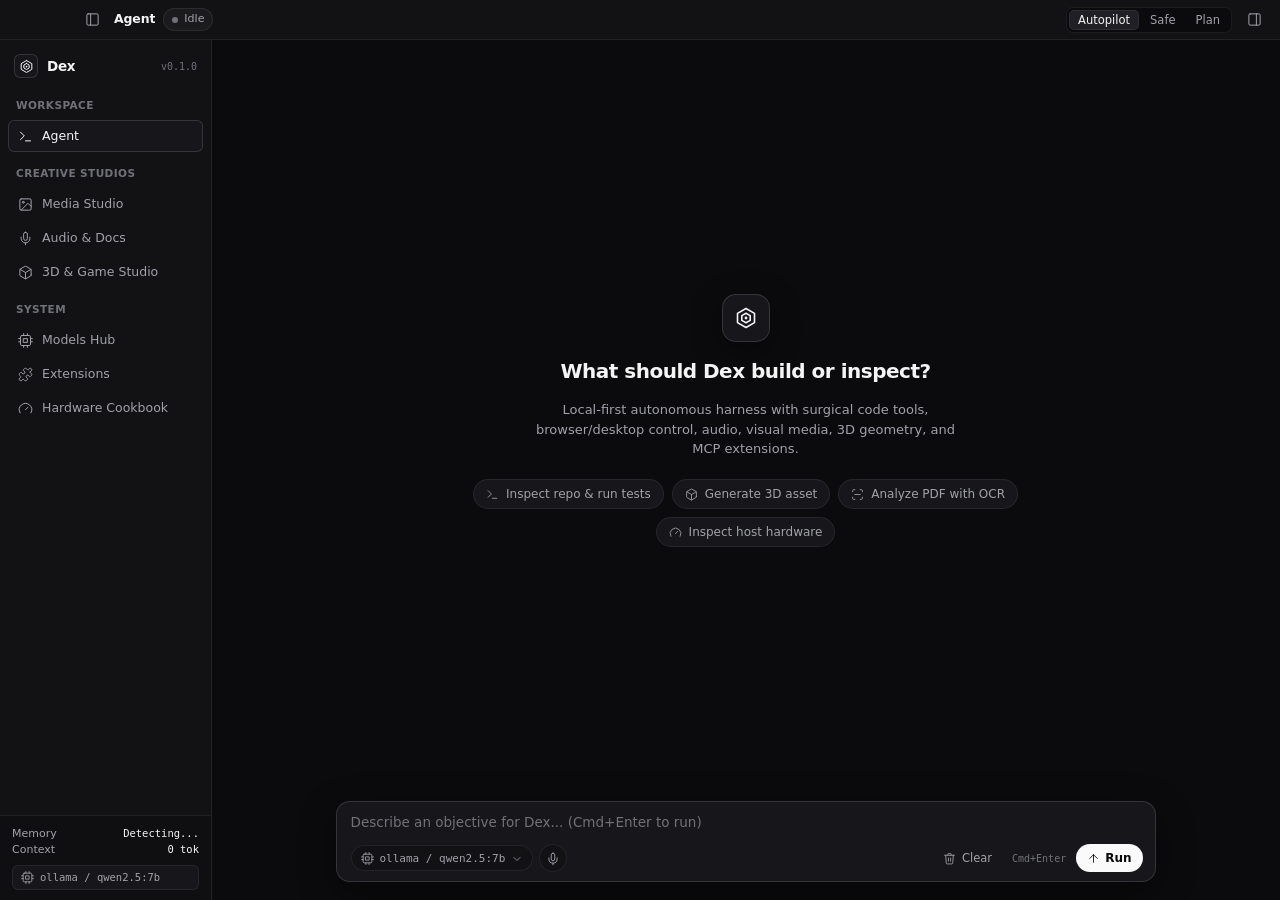
==== commit 7813076d: "Add media and 3D creative studios Adds image/video generation and editing, native media tools, 3D me" ====
--- a/crates/harness-desktop/ui/index.html
+++ b/crates/harness-desktop/ui/index.html
@@ -4,1709 +4,1022 @@
   <meta charset="UTF-8" />
   <meta name="viewport" content="width=device-width, initial-scale=1.0" />
   <title>Dex</title>
-  <style>
-    :root {
-      --bg: #0d1117;
-      --card-bg: #161b22;
-      --card-border: #30363d;
-      --text: #c9d1d9;
-      --text-muted: #8b949e;
-      --primary: #58a6ff;
-      --success: #3fb950;
-      --warning: #d29922;
-      --danger: #f85149;
-      --purple: #bc8cff;
-      --cyan: #39c5cf;
-    }
-    * { box-sizing: border-box; margin: 0; padding: 0; }
-    body {
-      font-family: -apple-system, BlinkMacSystemFont, "SF Pro Text", "Segoe UI", Roboto, sans-serif;
-      background: var(--bg);
-      color: var(--text);
-      display: flex;
-      flex-direction: column;
-      height: 100vh;
-      overflow: hidden;
-      user-select: none;
-    }
-    /* macOS Overlay Titlebar */
-    .titlebar {
-      height: 48px;
-      background: rgba(22, 27, 34, 0.85);
-      backdrop-filter: blur(12px);
-      -webkit-backdrop-filter: blur(12px);
-      border-bottom: 1px solid var(--card-border);
-      display: flex;
-      align-items: center;
-      justify-content: space-between;
-      padding: 0 16px;
-      -webkit-app-region: drag;
-    }
-    .title-left {
-      display: flex;
-      align-items: center;
-      gap: 12px;
-      margin-left: 72px; /* space for macOS traffic lights */
-    }
-    .logo-badge {
-      display: flex;
-      align-items: center;
-      gap: 8px;
-      font-weight: 700;
-      font-size: 15px;
-      color: #fff;
-      letter-spacing: -0.3px;
-    }
-    .logo-badge span.robot {
-      font-size: 18px;
-      filter: drop-shadow(0 0 6px rgba(57, 197, 207, 0.6));
-    }
-    .title-right {
-      display: flex;
-      align-items: center;
-      gap: 10px;
-      -webkit-app-region: no-drag;
-    }
-    .mode-pill {
-      display: flex;
-      background: #090d13;
-      border: 1px solid var(--card-border);
-      border-radius: 20px;
-      padding: 2px;
-      gap: 2px;
-    }
-    .mode-btn {
-      background: transparent;
-      border: none;
-      color: var(--text-muted);
-      font-size: 11px;
-      font-weight: 600;
-      padding: 4px 10px;
-      border-radius: 16px;
-      cursor: pointer;
-      transition: all 0.2s ease;
-    }
-    .mode-btn.active {
-      background: var(--primary);
-      color: #fff;
-      box-shadow: 0 0 8px rgba(88, 166, 255, 0.4);
-    }
-    .mode-btn.active.safe {
-      background: var(--warning);
-      color: #000;
-      box-shadow: 0 0 8px rgba(210, 153, 34, 0.4);
-    }
-    .mode-btn.active.plan {
-      background: var(--purple);
-      color: #fff;
-      box-shadow: 0 0 8px rgba(188, 140, 255, 0.4);
-    }
-    /* Main Layout */
-    .app-body {
-      display: flex;
-      flex: 1;
-      height: calc(100vh - 48px);
-      overflow: hidden;
-    }
-    .stream-column {
-      flex: 1.2;
-      display: flex;
-      flex-direction: column;
-      border-right: 1px solid var(--card-border);
-      background: #0b0f15;
-    }
-    .side-column {
-      flex: 1;
-      display: flex;
-      flex-direction: column;
-      background: var(--bg);
-    }
-    /* Goal Input Bar */
-    .goal-panel {
-      padding: 14px 16px;
-      background: var(--card-bg);
-      border-bottom: 1px solid var(--card-border);
-      display: flex;
-      flex-direction: column;
-      gap: 10px;
-    }
-    .config-row {
-      display: flex;
-      gap: 8px;
-      font-size: 12px;
-    }
-    .config-select, .config-input {
-      background: #090d13;
-      border: 1px solid var(--card-border);
-      border-radius: 6px;
-      color: var(--text);
-      padding: 4px 8px;
-      font-size: 12px;
-      outline: none;
-    }
-    .input-row {
-      display: flex;
-      gap: 8px;
-    }
-    .goal-input {
-      flex: 1;
-      background: #090d13;
-      border: 1px solid var(--card-border);
-      border-radius: 8px;
-      color: #fff;
-      padding: 10px 14px;
-      font-size: 13px;
-      font-family: inherit;
-      outline: none;
-      resize: none;
-      height: 48px;
-      transition: border-color 0.2s;
-    }
-    .goal-input:focus { border-color: var(--primary); }
-    .btn {
-      border: none;
-      border-radius: 8px;
-      font-weight: 600;
-      font-size: 12px;
-      padding: 0 16px;
-      cursor: pointer;
-      display: flex;
-      align-items: center;
-      gap: 6px;
-      transition: all 0.2s ease;
-    }
-    .btn-run {
-      background: var(--primary);
-      color: #fff;
-    }
-    .btn-run:hover { background: #71b4ff; }
-    .btn-stop {
-      background: rgba(248, 81, 73, 0.2);
-      border: 1px solid var(--danger);
-      color: var(--danger);
-      display: none;
-    }
-    .btn-stop:hover { background: var(--danger); color: #fff; }
-    /* Log & Stream View */
-    .stream-header {
-      padding: 8px 16px;
-      font-size: 12px;
-      font-weight: 600;
-      color: var(--text-muted);
-      border-bottom: 1px solid var(--card-border);
-      display: flex;
-      justify-content: space-between;
-      align-items: center;
-      background: #0d121a;
-    }
-    .stream-log {
-      flex: 1;
-      padding: 16px;
-      overflow-y: auto;
-      font-family: ui-monospace, SFMono-Regular, "SF Mono", Menlo, Monaco, Consolas, monospace;
-      font-size: 13px;
-      line-height: 1.6;
-      white-space: pre-wrap;
-      word-break: break-word;
-      user-select: text;
-    }
-    /* Tabs on the Right Side */
-    .tabs-bar {
-      display: flex;
-      background: var(--card-bg);
-      border-bottom: 1px solid var(--card-border);
-      padding: 0 8px;
-    }
-    .tab-btn {
-      background: transparent;
-      border: none;
-      color: var(--text-muted);
-      font-size: 12px;
-      font-weight: 600;
-      padding: 12px 14px;
-      cursor: pointer;
-      border-bottom: 2px solid transparent;
-      transition: all 0.2s ease;
-    }
-    .tab-btn.active {
-      color: var(--primary);
-      border-bottom: 2px solid var(--primary);
-    }
-    .tab-content {
-      flex: 1;
-      overflow-y: auto;
-      padding: 16px;
-      display: none;
-    }
-    .tab-content.active { display: block; }
-    /* Task Card */
-    .task-card {
-      background: var(--card-bg);
-      border: 1px solid var(--card-border);
-      border-radius: 8px;
-      padding: 12px;
-      margin-bottom: 10px;
-    }
-    .task-head {
-      display: flex;
-      justify-content: space-between;
-      align-items: center;
-      font-size: 13px;
-      font-weight: 600;
-      margin-bottom: 4px;
-    }
-    .task-badge {
-      font-size: 10px;
-      font-weight: 700;
-      text-transform: uppercase;
-      padding: 2px 6px;
-      border-radius: 10px;
-    }
-    .badge-pending { background: rgba(139, 148, 158, 0.2); color: var(--text-muted); }
-    .badge-in_progress { background: rgba(57, 197, 207, 0.2); color: var(--cyan); }
-    .badge-completed { background: rgba(63, 185, 80, 0.2); color: var(--success); }
-    .badge-blocked { background: rgba(248, 81, 73, 0.2); color: var(--danger); }
-    .badge-fits { background: rgba(63, 185, 80, 0.2); color: var(--success); }
-    .badge-tight { background: rgba(210, 153, 34, 0.2); color: var(--warning); }
-    .badge-toolarge { background: rgba(248, 81, 73, 0.2); color: var(--danger); }
-    .btn-sm {
-      padding: 3px 8px;
-      font-size: 11px;
-      font-weight: 600;
-      border-radius: 4px;
-      border: none;
-      cursor: pointer;
-      transition: background 0.2s;
-    }
-    .btn-use { background: var(--primary); color: #fff; }
-    .btn-use:hover { background: #71b4ff; }
-    .btn-del { background: rgba(248, 81, 73, 0.2); color: var(--danger); }
-    .btn-del:hover { background: var(--danger); color: #fff; }
-    .btn-ghost { background: #090d13; border: 1px solid var(--card-border); color: var(--text); }
-    .btn-ghost:hover { border-color: var(--primary); color: #fff; }
-    .filter-bar { display: flex; flex-wrap: wrap; gap: 6px; margin-bottom: 14px; }
-    .filter-pill {
-      background: #090d13;
-      border: 1px solid var(--card-border);
-      color: var(--text-muted);
-      font-size: 11px;
-      font-weight: 600;
-      padding: 4px 10px;
-      border-radius: 14px;
-      cursor: pointer;
-      transition: all 0.15s ease;
-    }
-    .filter-pill.active {
-      background: var(--primary);
-      border-color: var(--primary);
-      color: #fff;
-    }
-    .badge-running { background: rgba(63, 185, 80, 0.2); color: var(--success); }
-    .badge-sleeping { background: rgba(188, 140, 255, 0.2); color: var(--purple); }
-    .badge-stopped { background: rgba(139, 148, 158, 0.2); color: var(--text-muted); }
-    .badge-error { background: rgba(248, 81, 73, 0.2); color: var(--danger); }
-    .form-field { display: flex; flex-direction: column; gap: 4px; margin-bottom: 10px; }
-    .form-field label { font-size: 11px; color: var(--text-muted); font-weight: 600; }
-    .btn-mic {
-      background: #090d13;
-      border: 1px solid var(--card-border);
-      color: var(--text);
-      padding: 0 12px;
-      min-width: 44px;
-      justify-content: center;
-    }
-    .btn-mic:hover { border-color: var(--cyan); color: var(--cyan); }
-    .btn-mic.recording {
-      background: rgba(248, 81, 73, 0.25);
-      border-color: var(--danger);
-      color: var(--danger);
-      animation: micPulse 1.1s infinite;
-    }
-    @keyframes micPulse {
-      0%, 100% { box-shadow: 0 0 0 0 rgba(248, 81, 73, 0.45); }
-      50% { box-shadow: 0 0 0 6px rgba(248, 81, 73, 0); }
-    }
-    .audio-card {
-      background: var(--card-bg);
-      border: 1px solid var(--card-border);
-      border-radius: 8px;
-      padding: 10px 12px;
-      margin-bottom: 10px;
-    }
-    .audio-card audio {
-      width: 100%;
-      height: 32px;
-      margin-top: 6px;
-    }
-    /* Screenshot Gallery */
-    .gallery-grid {
-      display: grid;
-      grid-template-columns: repeat(auto-fill, minmax(160px, 1fr));
-      gap: 12px;
-    }
-    .gallery-card {
-      background: var(--card-bg);
-      border: 1px solid var(--card-border);
-      border-radius: 6px;
-      overflow: hidden;
-      cursor: pointer;
-      transition: transform 0.2s;
-    }
-    .gallery-card:hover { transform: scale(1.03); }
-    .gallery-card img {
-      width: 100%;
-      height: 100px;
-      object-fit: cover;
-      display: block;
-    }
-    .gallery-card-info {
-      padding: 6px 8px;
-      font-size: 11px;
-      color: var(--text-muted);
-      white-space: nowrap;
-      overflow: hidden;
-      text-overflow: ellipsis;
-    }
-    /* Approval Modal */
-    .modal-overlay {
-      position: fixed;
-      top: 0; left: 0; right: 0; bottom: 0;
-      background: rgba(0, 0, 0, 0.75);
-      backdrop-filter: blur(6px);
-      -webkit-backdrop-filter: blur(6px);
-      display: none;
-      align-items: center;
-      justify-content: center;
-      z-index: 100;
-    }
-    .modal-card {
-      background: #161b22;
-      border: 2px solid var(--warning);
-      border-radius: 12px;
-      width: 520px;
-      max-width: 90%;
-      padding: 20px;
-      box-shadow: 0 10px 40px rgba(0,0,0,0.8);
-      animation: popIn 0.2s ease;
-    }
-    @keyframes popIn {
-      from { transform: scale(0.95); opacity: 0; }
-      to { transform: scale(1); opacity: 1; }
-    }
-    .modal-title {
-      font-size: 16px;
-      font-weight: 700;
-      color: var(--warning);
-      display: flex;
-      align-items: center;
-      gap: 8px;
-      margin-bottom: 12px;
-    }
-    .modal-pre {
-      background: #090d13;
-      border: 1px solid var(--card-border);
-      border-radius: 6px;
-      padding: 10px;
-      font-family: ui-monospace, monospace;
-      font-size: 12px;
-      color: var(--text);
-      max-height: 200px;
-      overflow-y: auto;
-      margin-bottom: 16px;
-      white-space: pre-wrap;
-    }
-    .modal-actions {
-      display: flex;
-      justify-content: flex-end;
-      gap: 10px;
-    }
-    .btn-allow {
-      background: var(--success);
-      color: #000;
-      padding: 8px 18px;
-    }
-    .btn-deny {
-      background: var(--danger);
-      color: #fff;
-      padding: 8px 18px;
-    }
-    /* Hardware Report Card */
-    .report-box {
-      background: #090d13;
-      border: 1px solid var(--card-border);
-      border-radius: 8px;
-      padding: 16px;
-      font-family: ui-monospace, monospace;
-      font-size: 12px;
-      line-height: 1.6;
-      white-space: pre-wrap;
-      user-select: text;
-    }
-  </style>
+  <link rel="stylesheet" href="./styles.css" />
 </head>
 <body>
-  <!-- macOS Overlay Titlebar -->
-  <header class="titlebar">
-    <div class="title-left">
-      <div class="logo-badge">
-        <span class="robot">🤖</span>
-        <span>Dex</span>
-      </div>
-      <span style="font-size: 12px; color: var(--text-muted);">v0.1.0 · macOS Native Agent Harness</span>
+  <div class="app-shell">
+    <!-- 1. Integrated macOS Overlay Titlebar (40px, 78px traffic-light clearance) -->
+    <header class="titlebar" data-tauri-drag-region>
+      <div class="titlebar-left" data-tauri-drag-region>
+        <button id="btn-toggle-sidebar" class="icon-btn titlebar-btn" title="Toggle Sidebar (Cmd+\)" onclick="DexApp.toggleSidebar()">
+          <i data-icon="panelLeft" data-icon-size="15"></i>
+        </button>
+        <span id="titlebar-view-title" class="titlebar-view-title">Agent</span>
+        <span id="agent-status-pill" class="agent-status-pill">
+          <span class="status-dot"></span>
+          <span id="agent-status-text">Idle</span>
+        </span>
+      </div>
+
+      <div class="titlebar-right">
+        <div class="segmented-control" role="group" aria-label="Execution Mode">
+          <button id="mode-btn-autopilot" class="seg-btn active" onclick="DexApp.setMode('autopilot')">Autopilot</button>
+          <button id="mode-btn-safe" class="seg-btn" onclick="DexApp.setMode('safe')">Safe</button>
+          <button id="mode-btn-plan" class="seg-btn" onclick="DexApp.setMode('plan')">Plan</button>
+        </div>
+        <button id="btn-toggle-inspector" class="icon-btn titlebar-btn" title="Toggle Inspector (Cmd+I)" onclick="DexApp.toggleInspector()">
+          <i data-icon="panelRight" data-icon-size="15"></i>
+        </button>
+      </div>
+    </header>
+
+    <!-- 2. 3-Zone Workspace: Left Sidebar | Main Stage | Right Collapsible Inspector -->
+    <div class="workspace-shell">
+      <!-- Left Collapsible Sidebar -->
+      <aside id="sidebar" class="sidebar">
+        <div class="sidebar-brand">
+          <span class="brand-mark"><i data-icon="dexLogo" data-icon-size="15"></i></span>
+          <span class="brand-name">Dex</span>
+          <span class="brand-version">v0.1.0</span>
+        </div>
+
+        <nav class="sidebar-nav" aria-label="Primary Navigation">
+          <div class="nav-section-label">Workspace</div>
+          <button class="nav-item active" data-view="view-agent" title="Agent" onclick="DexApp.navigate('view-agent')">
+            <i data-icon="terminal" data-icon-size="15"></i>
+            <span class="nav-label">Agent</span>
+          </button>
+
+          <div class="nav-section-label">Creative Studios</div>
+          <button class="nav-item" data-view="view-media" title="Media Studio" onclick="DexApp.navigate('view-media')">
+            <i data-icon="image" data-icon-size="15"></i>
+            <span class="nav-label">Media Studio</span>
+          </button>
+          <button class="nav-item" data-view="view-audio" title="Audio & Docs" onclick="DexApp.navigate('view-audio')">
+            <i data-icon="mic" data-icon-size="15"></i>
+            <span class="nav-label">Audio &amp; Docs</span>
+          </button>
+          <button class="nav-item" data-view="view-3d" title="3D & Game Studio" onclick="DexApp.navigate('view-3d')">
+            <i data-icon="cube" data-icon-size="15"></i>
+            <span class="nav-label">3D &amp; Game Studio</span>
+          </button>
+
+          <div class="nav-section-label">System</div>
+          <button class="nav-item" data-view="view-models" title="Models Hub" onclick="DexApp.navigate('view-models')">
+            <i data-icon="cpu" data-icon-size="15"></i>
+            <span class="nav-label">Models Hub</span>
+          </button>
+          <button class="nav-item" data-view="view-extensions" title="Extensions" onclick="DexApp.navigate('view-extensions')">
+            <i data-icon="puzzle" data-icon-size="15"></i>
+            <span class="nav-label">Extensions</span>
+          </button>
+          <button class="nav-item" data-view="view-cookbook" title="Hardware Cookbook" onclick="DexApp.navigate('view-cookbook')">
+            <i data-icon="gauge" data-icon-size="15"></i>
+            <span class="nav-label">Hardware Cookbook</span>
+          </button>
+        </nav>
+
+        <div class="sidebar-footer">
+          <div class="sidebar-footer-details">
+            <div class="sidebar-metric-row">
+              <span>Memory</span>
+              <span id="sidebar-ram-metric" class="sidebar-metric-val">Detecting...</span>
+            </div>
+            <div class="sidebar-metric-row">
+              <span>Context</span>
+              <span id="sidebar-ctx-metric" class="sidebar-metric-val">0 tok</span>
+            </div>
+          </div>
+          <button class="sidebar-model-pill" title="Configure Provider & Model" onclick="DexApp.openModelConfig()">
+            <i data-icon="cpu" data-icon-size="13"></i>
+            <span id="sidebar-model-label">ollama / qwen2.5:7b</span>
+          </button>
+        </div>
+      </aside>
+
+      <!-- Main Stage (Full Width per active view) -->
+      <main class="main-stage">
+        <!-- ================================================================
+             VIEW 1: AGENT (Modern Chat + Collapsible Tool Cards + Composer)
+             ================================================================ -->
+        <section id="view-agent" class="view-panel active">
+          <div class="agent-view">
+            <div id="agent-feed-scroll" class="agent-feed-scroll">
+              <div id="agent-feed" class="agent-feed-inner">
+                <div id="agent-empty" class="agent-empty">
+                  <div class="agent-empty-emblem">
+                    <i data-icon="dexLogo" data-icon-size="24"></i>
+                  </div>
+                  <h2>What should Dex build or inspect?</h2>
+                  <p>Local-first autonomous harness with surgical code tools, browser/desktop control, audio, visual media, 3D geometry, and MCP extensions.</p>
+                  <div class="quick-chips">
+                    <button class="quick-chip" onclick="DexApp.useQuickPrompt('Inspect the repository structure, run cargo test, and summarize any warnings.')">
+                      <i data-icon="terminal" data-icon-size="13"></i>
+                      <span>Inspect repo &amp; run tests</span>
+                    </button>
+                    <button class="quick-chip" onclick="DexApp.useQuickPrompt('Generate a stylized 3D game asset workflow: create a concept image, inspect it, and prepare it for 3D conversion.')">
+                      <i data-icon="cube" data-icon-size="13"></i>
+                      <span>Generate 3D asset</span>
+                    </button>
+                    <button class="quick-chip" onclick="DexApp.useQuickPrompt('Find PDF or image documents in the workspace and analyze them using OCR / doc_parse.')">
+                      <i data-icon="scan" data-icon-size="13"></i>
+                      <span>Analyze PDF with OCR</span>
+                    </button>
+                    <button class="quick-chip" onclick="DexApp.navigate('view-cookbook')">
+                      <i data-icon="gauge" data-icon-size="13"></i>
+                      <span>Inspect host hardware</span>
+                    </button>
+                  </div>
+                </div>
+              </div>
+            </div>
+
+            <!-- Floating Bottom Composer -->
+            <div class="composer-dock">
+              <div class="composer-box">
+                <!-- Model & Provider Popover -->
+                <div id="model-popover" class="model-popover">
+                  <div class="card-header" style="margin-bottom: 2px;">
+                    <span class="card-title"><i data-icon="sliders" data-icon-size="14"></i> Inference Configuration</span>
+                    <button class="icon-btn" onclick="DexApp.closeModelPopover()"><i data-icon="x" data-icon-size="14"></i></button>
+                  </div>
+                  <div class="field">
+                    <label class="field-label" for="sel-provider">Provider</label>
+                    <select id="sel-provider" class="select" onchange="DexApp.onProviderChange()">
+                      <option value="ollama">Ollama (Local :11434)</option>
+                      <option value="lmstudio">LM Studio / Bionic (:1234)</option>
+                      <option value="openai">OpenAI / Compatible API</option>
+                    </select>
+                  </div>
+                  <div class="field">
+                    <label class="field-label" for="input-model">Model Identifier</label>
+                    <input id="input-model" class="input mono" type="text" value="qwen2.5:7b" placeholder="qwen2.5:7b, gpt-4o" oninput="DexApp.syncModelLabels()" />
+                  </div>
+                  <div class="field">
+                    <label class="field-label" for="input-apibase">API Base URL (optional)</label>
+                    <input id="input-apibase" class="input mono" type="text" placeholder="http://127.0.0.1:11434" />
+                  </div>
+                  <div class="row" style="justify-content: space-between; padding-top: 4px;">
+                    <button class="btn btn-sm btn-ghost" onclick="DexApp.closeModelPopover(); DexApp.navigate('view-models');">Open Models Hub</button>
+                    <button class="btn btn-sm btn-primary" onclick="DexApp.closeModelPopover()">Done</button>
+                  </div>
+                </div>
+
+                <textarea
+                  id="input-goal"
+                  class="composer-textarea"
+                  rows="1"
+                  placeholder="Describe an objective for Dex... (Cmd+Enter to run)"
+                ></textarea>
+
+                <div class="composer-toolbar">
+                  <div class="composer-left">
+                    <button id="btn-model-pill" class="model-trigger-pill" onclick="DexApp.toggleModelPopover()">
+                      <i data-icon="cpu" data-icon-size="13"></i>
+                      <span id="composer-model-label">ollama / qwen2.5:7b</span>
+                      <i data-icon="chevronDown" data-icon-size="12"></i>
+                    </button>
+                    <button id="btn-mic" class="mic-btn" title="Push-to-Talk Voice Objective" onclick="DexApp.toggleVoiceRecording()">
+                      <i data-icon="mic" data-icon-size="14"></i>
+                    </button>
+                    <span id="voice-status-bar" class="voice-meter">
+                      <span class="status-dot" style="background: var(--err-fg);"></span>
+                      <span id="voice-db-badge">-60.0 dB</span>
+                    </span>
+                  </div>
+
+                  <div class="composer-right">
+                    <button id="btn-clear-chat" class="btn btn-sm btn-ghost" title="Clear conversation" onclick="DexApp.clearAgentFeed()">
+                      <i data-icon="trash" data-icon-size="13"></i>
+                      <span>Clear</span>
+                    </button>
+                    <span class="kbd-hint">Cmd+Enter</span>
+                    <button id="btn-run" class="send-btn" onclick="DexApp.runGoal()">
+                      <i data-icon="send" data-icon-size="13"></i>
+                      <span>Run</span>
+                    </button>
+                    <button id="btn-stop" class="stop-btn" onclick="DexApp.stopGoal()">
+                      <i data-icon="square" data-icon-size="11"></i>
+                      <span>Stop</span>
+                    </button>
+                  </div>
+                </div>
+              </div>
+            </div>
+          </div>
+        </section>
+
+        <!-- ================================================================
+             VIEW 2: MEDIA STUDIO (Image Gen, Workflows, Fast Ops, Gallery)
+             ================================================================ -->
+        <section id="view-media" class="view-panel">
+          <div class="view-scroll">
+            <div class="view-container">
+              <div class="view-header">
+                <div>
+                  <h1 class="view-title">Media Studio</h1>
+                  <p class="view-subtitle">Local MLX / ComfyUI / HTTP image generation, pure-Rust processing, and FFprobe video inspection.</p>
+                </div>
+                <div class="view-header-actions">
+                  <button class="btn btn-sm" onclick="DexApp.refreshComfyWorkflows(); DexApp.refreshVisualMedia();">
+                    <i data-icon="refresh" data-icon-size="13"></i>
+                    <span>Refresh</span>
+                  </button>
+                </div>
+              </div>
+
+              <!-- Live Generation Progress -->
+              <div id="media-progress-box" class="progress-card">
+                <div class="item-card-row">
+                  <span id="media-progress-label" class="card-title">Generating visual media...</span>
+                  <span id="media-progress-steps" class="mono card-meta">0 / 20</span>
+                </div>
+                <div class="progress-track">
+                  <div id="media-progress-bar" class="progress-fill accent"></div>
+                </div>
+              </div>
+
+              <div class="grid-2">
+                <!-- Generator Form -->
+                <div class="card">
+                  <div class="card-header">
+                    <span class="card-title"><i data-icon="sparkles" data-icon-size="14"></i> Image Generator</span>
+                  </div>
+                  <div class="list-stack" style="gap: 10px;">
+                    <div class="field">
+                      <label class="field-label" for="media-prompt-input">Prompt</label>
+                      <textarea id="media-prompt-input" class="textarea" placeholder="Describe the scene, lighting, and composition..."></textarea>
+                    </div>
+                    <div class="field">
+                      <label class="field-label" for="media-neg-input">Negative Prompt (optional)</label>
+                      <input id="media-neg-input" class="input" type="text" placeholder="blurry, watermark, low quality" />
+                    </div>
+                    <div class="grid-3">
+                      <div class="field">
+                        <label class="field-label" for="media-res-select">Resolution</label>
+                        <select id="media-res-select" class="select">
+                          <option value="1024x1024">1024 x 1024</option>
+                          <option value="768x768">768 x 768</option>
+                          <option value="512x512">512 x 512</option>
+                          <option value="1280x720">1280 x 720</option>
+                          <option value="720x1280">720 x 1280</option>
+                        </select>
+                      </div>
+                      <div class="field">
+                        <label class="field-label" for="media-steps-input">Steps</label>
+                        <input id="media-steps-input" class="input mono" type="number" value="20" min="1" max="150" />
+                      </div>
+                      <div class="field">
+                        <label class="field-label" for="media-backend-select">Backend</label>
+                        <select id="media-backend-select" class="select">
+                          <option value="auto">Auto</option>
+                          <option value="mlx">MLX</option>
+                          <option value="comfyui">ComfyUI</option>
+                          <option value="http">HTTP / OpenAI</option>
+                        </select>
+                      </div>
+                    </div>
+                    <div class="row">
+                      <div class="field" style="flex: 1;">
+                        <label class="field-label" for="media-workflow-select">ComfyUI Workflow</label>
+                        <select id="media-workflow-select" class="select mono">
+                          <option value="txt2img_default.json">txt2img_default.json</option>
+                        </select>
+                      </div>
+                      <button id="btn-generate-image" class="btn btn-primary" style="margin-top: 18px;" onclick="DexApp.generateImageFromUi()">
+                        <i data-icon="sparkles" data-icon-size="14"></i>
+                        <span>Generate</span>
+                      </button>
+                    </div>
+                    <div id="media-gen-status" class="card-meta mono"></div>
+                  </div>
+                </div>
+
+                <!-- Local Asset Utilities -->
+                <div class="card">
+                  <div class="card-header">
+                    <span class="card-title"><i data-icon="wrench" data-icon-size="14"></i> Local Asset Utilities</span>
+                    <span class="badge">Pure-Rust / FFprobe</span>
+                  </div>
+                  <div class="list-stack" style="gap: 10px;">
+                    <div class="field">
+                      <label class="field-label" for="media-asset-path">Image or Video Path</label>
+                      <input id="media-asset-path" class="input mono" type="text" placeholder="/path/to/image.png or /path/to/clip.mp4" />
+                    </div>
+                    <div class="row-wrap">
+                      <button class="btn btn-sm" onclick="DexApp.upscaleAssetPathFromUi()">
+                        <i data-icon="maximize" data-icon-size="13"></i>
+                        <span>Upscale 2x</span>
+                      </button>
+                      <button class="btn btn-sm" onclick="DexApp.convertAssetWebpFromUi()">
+                        <i data-icon="image" data-icon-size="13"></i>
+                        <span>Convert WebP</span>
+                      </button>
+                      <button class="btn btn-sm" onclick="DexApp.inspectVideoFromUi()">
+                        <i data-icon="film" data-icon-size="13"></i>
+                        <span>Inspect Video</span>
+                      </button>
+                    </div>
+                    <pre id="media-utility-output" class="code-block" style="display: none; max-height: 220px;"></pre>
+                  </div>
+                </div>
+              </div>
+
+              <!-- Visual Gallery -->
+              <div class="card-subtle">
+                <div class="card-header">
+                  <span class="card-title"><i data-icon="image" data-icon-size="14"></i> Visual Gallery</span>
+                  <span class="card-meta mono">.dex/media/images &amp; video</span>
+                </div>
+                <div id="visual-media-gallery" class="media-gallery">
+                  <div class="empty-note">No generated images or videos found.</div>
+                </div>
+              </div>
+            </div>
+          </div>
+        </section>
+
+        <!-- ================================================================
+             VIEW 3: AUDIO & DOCS (TTS, Audio Player, Vision OCR, Doc Parser)
+             ================================================================ -->
+        <section id="view-audio" class="view-panel">
+          <div class="view-scroll">
+            <div class="view-container">
+              <div class="view-header">
+                <div>
+                  <h1 class="view-title">Audio &amp; Documents</h1>
+                  <p class="view-subtitle">Text-to-speech synthesis, native recordings playback, Apple Vision OCR, and PDF/Office Markdown extraction.</p>
+                </div>
+                <div class="view-header-actions">
+                  <button class="btn btn-sm" onclick="DexApp.refreshAudioMedia()">
+                    <i data-icon="refresh" data-icon-size="13"></i>
+                    <span>Refresh Audio</span>
+                  </button>
+                </div>
+              </div>
+
+              <div class="grid-2">
+                <!-- TTS Card -->
+                <div class="card">
+                  <div class="card-header">
+                    <span class="card-title"><i data-icon="volume" data-icon-size="14"></i> Text-to-Speech</span>
+                    <span class="badge">Sidecar / macOS Say</span>
+                  </div>
+                  <div class="list-stack" style="gap: 10px;">
+                    <div class="field">
+                      <label class="field-label" for="tts-text-input">Spoken Text</label>
+                      <input id="tts-text-input" class="input" type="text" placeholder="Type text to synthesize into audio..." onkeydown="if(event.key==='Enter')DexApp.speakTextFromUi();" />
+                    </div>
+                    <div class="row">
+                      <input id="tts-voice-input" class="input" type="text" placeholder="Voice (optional: Monica, Samantha, alloy)" style="flex: 1;" />
+                      <button class="btn btn-primary" onclick="DexApp.speakTextFromUi()">
+                        <i data-icon="play" data-icon-size="13"></i>
+                        <span>Synthesize</span>
+                      </button>
+                    </div>
+                  </div>
+                </div>
+
+                <!-- OCR & Document Parser Card -->
+                <div class="card">
+                  <div class="card-header">
+                    <span class="card-title"><i data-icon="scan" data-icon-size="14"></i> OCR &amp; Document Reader</span>
+                    <span class="badge">Apple Vision / Docling</span>
+                  </div>
+                  <div class="list-stack" style="gap: 10px;">
+                    <div class="field">
+                      <label class="field-label" for="doc-path-input">Document or Image Path</label>
+                      <input id="doc-path-input" class="input mono" type="text" placeholder="/path/to/screenshot.png or /path/to/report.pdf" />
+                    </div>
+                    <div class="row-wrap">
+                      <button class="btn btn-sm btn-primary" onclick="DexApp.runOcrFromUi()">
+                        <i data-icon="scan" data-icon-size="13"></i>
+                        <span>Run OCR</span>
+                      </button>
+                      <button class="btn btn-sm" onclick="DexApp.parseDocFromUi()">
+                        <i data-icon="fileText" data-icon-size="13"></i>
+                        <span>Parse Document</span>
+                      </button>
+                      <button id="btn-send-doc-agent" class="btn btn-sm" style="display: none;" onclick="DexApp.sendDocToAgent()">
+                        <i data-icon="arrowUpRight" data-icon-size="13"></i>
+                        <span>Send to Agent</span>
+                      </button>
+                    </div>
+                    <div id="doc-result-meta" class="card-meta mono"></div>
+                    <pre id="doc-result-box" class="code-block" style="display: none; max-height: 220px;"></pre>
+                  </div>
+                </div>
+              </div>
+
+              <!-- Audio Gallery -->
+              <div class="card-subtle">
+                <div class="card-header">
+                  <span class="card-title"><i data-icon="mic" data-icon-size="14"></i> Audio Library</span>
+                  <span class="card-meta mono">.dex/media/audio/</span>
+                </div>
+                <div id="audio-gallery-list" class="audio-list">
+                  <div class="empty-note">No audio files yet.</div>
+                </div>
+              </div>
+            </div>
+          </div>
+        </section>
+
+        <!-- ================================================================
+             VIEW 4: 3D & GAME STUDIO (Full-Width WebGL2 Viewer + Blender/Unity)
+             ================================================================ -->
+        <section id="view-3d" class="view-panel">
+          <div class="view-scroll">
+            <div class="view-container">
+              <div class="view-header">
+                <div>
+                  <h1 class="view-title">3D &amp; Game Studio</h1>
+                  <p class="view-subtitle">Offline WebGL2 glTF 2.0 viewer, pure-Rust geometry analysis, image-to-3D sidecars, headless Blender, and Unity bridge.</p>
+                </div>
+                <div class="view-header-actions">
+                  <span id="blender-status-badge" class="badge">Blender: checking</span>
+                  <button class="btn btn-sm" onclick="DexApp.createSample3dCubeFromUi()">
+                    <i data-icon="cube" data-icon-size="13"></i>
+                    <span>Generate Sample Cube</span>
+                  </button>
+                  <button class="btn btn-sm" onclick="DexApp.refresh3dModels(); DexApp.refresh3dSourceImages();">
+                    <i data-icon="refresh" data-icon-size="13"></i>
+                    <span>Refresh</span>
+                  </button>
+                </div>
+              </div>
+
+              <!-- Full-Width Offline WebGL2 Stage -->
+              <div class="studio3d-stage">
+                <canvas id="glb-canvas"></canvas>
+                <div id="viewer-3d-hud" class="viewer-hud">
+                  <div style="font-weight: 600;">Offline WebGL2 GLB Viewer</div>
+                  <div style="color: var(--text-secondary);">Drag to orbit · Scroll to zoom · Select a .glb asset or generate a sample cube</div>
+                </div>
+                <div class="viewer-controls-overlay">
+                  <div class="viewer-controls-group">
+                    <button id="btn-3d-wireframe" class="btn btn-sm btn-ghost" onclick="DexApp.toggle3dWireframe()">
+                      <i data-icon="wireframe" data-icon-size="13"></i>
+                      <span>Wireframe: Off</span>
+                    </button>
+                    <button id="btn-3d-grid" class="btn btn-sm btn-ghost" onclick="DexApp.toggle3dGrid()">
+                      <i data-icon="grid" data-icon-size="13"></i>
+                      <span>Grid: On</span>
+                    </button>
+                    <button class="btn btn-sm btn-ghost" onclick="DexApp.reset3dCamera()">
+                      <i data-icon="rotateCcw" data-icon-size="13"></i>
+                      <span>Reset Camera</span>
+                    </button>
+                  </div>
+                  <div class="viewer-controls-group">
+                    <button class="btn btn-sm btn-ghost" onclick="DexApp.sendSelected3dToAgent()">
+                      <i data-icon="arrowUpRight" data-icon-size="13"></i>
+                      <span>Send to Agent</span>
+                    </button>
+                    <button class="btn btn-sm btn-ghost" onclick="DexApp.revealSelected3dInFinder()">
+                      <i data-icon="folder" data-icon-size="13"></i>
+                      <span>Finder</span>
+                    </button>
+                  </div>
+                </div>
+              </div>
+
+              <!-- Game-Ready Warnings Strip -->
+              <div id="viewer-3d-warnings" class="card-subtle" style="display: none; border-color: var(--warn-border); background: var(--warn-bg); color: var(--warn-fg); font-size: 12px;"></div>
+
+              <!-- Live 3D Generation Progress -->
+              <div id="gen3d-progress-box" class="progress-card">
+                <div class="item-card-row">
+                  <span id="gen3d-progress-label" class="card-title">Reconstructing 3D mesh...</span>
+                  <span id="gen3d-progress-steps" class="mono card-meta">0 / 3</span>
+                </div>
+                <div class="progress-track">
+                  <div id="gen3d-progress-bar" class="progress-fill accent"></div>
+                </div>
+              </div>
+
+              <div class="grid-2">
+                <!-- Image-to-3D Generator -->
+                <div class="card">
+                  <div class="card-header">
+                    <span class="card-title"><i data-icon="cube" data-icon-size="14"></i> Image to 3D (.glb)</span>
+                  </div>
+                  <div class="list-stack" style="gap: 10px;">
+                    <div class="grid-2">
+                      <div class="field">
+                        <label class="field-label" for="gen3d-image-select">From Media Studio</label>
+                        <select id="gen3d-image-select" class="select" onchange="DexApp.onSelect3dSourceImage()">
+                          <option value="">Select generated image...</option>
+                        </select>
+                      </div>
+                      <div class="field">
+                        <label class="field-label" for="gen3d-image-path">Local Image Path</label>
+                        <input id="gen3d-image-path" class="input mono" type="text" placeholder="/path/to/concept.png" />
+                      </div>
+                    </div>
+                    <div class="field">
+                      <label class="field-label" for="gen3d-prompt">Optional Prompt</label>
+                      <input id="gen3d-prompt" class="input" type="text" placeholder="Stylized sci-fi crate, game-ready PBR" />
+                    </div>
+                    <div class="row-wrap">
+                      <select id="gen3d-backend" class="select" style="flex: 1; min-width: 140px;">
+                        <option value="auto">Auto (TRELLIS 2 / Sidecar)</option>
+                        <option value="trellis">TRELLIS 2 (8195)</option>
+                        <option value="hunyuan3d">Hunyuan3D (8196)</option>
+                        <option value="triposr">TripoSR (8197)</option>
+                        <option value="http">HTTP (DEX_3D_ENDPOINT)</option>
+                      </select>
+                      <select id="gen3d-texres" class="select" style="width: 112px;">
+                        <option value="1024">Tex 1024</option>
+                        <option value="512">Tex 512</option>
+                        <option value="2048">Tex 2048</option>
+                      </select>
+                      <label class="checkbox-label">
+                        <input type="checkbox" id="gen3d-rmbg" checked /> Remove BG
+                      </label>
+                      <button id="btn-gen3d" class="btn btn-primary" onclick="DexApp.generate3dFromUi()">
+                        <i data-icon="sparkles" data-icon-size="13"></i>
+                        <span>Generate .glb</span>
+                      </button>
+                    </div>
+                    <div id="gen3d-status" class="card-meta mono"></div>
+                  </div>
+                </div>
+
+                <!-- Blender & Unity Pipeline -->
+                <div class="card">
+                  <div class="card-header">
+                    <span class="card-title"><i data-icon="gamepad" data-icon-size="14"></i> Blender &amp; Unity Pipeline</span>
+                    <span id="selected-3d-label" class="card-meta mono" style="max-width: 180px; overflow: hidden; text-overflow: ellipsis; white-space: nowrap;">No model selected</span>
+                  </div>
+                  <div class="list-stack" style="gap: 10px;">
+                    <div class="row-wrap">
+                      <select id="blender-target-fmt" class="select" style="width: 120px;">
+                        <option value="fbx">FBX (Unity)</option>
+                        <option value="glb">GLB (LOD)</option>
+                        <option value="obj">OBJ</option>
+                      </select>
+                      <input id="blender-decimate-ratio" class="input mono" type="number" step="0.05" min="0.05" max="1.0" value="0.5" style="width: 78px;" title="Decimate ratio (0.05-1.0)" />
+                      <button class="btn btn-sm" onclick="DexApp.convertSelected3dWithBlender()">
+                        <i data-icon="layers" data-icon-size="13"></i>
+                        <span>Decimate / Convert</span>
+                      </button>
+                      <button class="btn btn-sm" onclick="DexApp.renderSelected3dPreview()">
+                        <i data-icon="camera" data-icon-size="13"></i>
+                        <span>Render Preview</span>
+                      </button>
+                    </div>
+                    <div class="grid-2">
+                      <input id="unity-project-path" class="input mono" type="text" placeholder="/path/to/UnityProject" />
+                      <input id="unity-subdir-input" class="input mono" type="text" value="Assets/DexGenerated" placeholder="Assets/DexGenerated" />
+                    </div>
+                    <div class="row-wrap">
+                      <label class="checkbox-label">
+                        <input type="checkbox" id="unity-overwrite" /> Overwrite
+                      </label>
+                      <button class="btn btn-sm" onclick="DexApp.inspectUnityProjectFromUi()">
+                        <i data-icon="search" data-icon-size="13"></i>
+                        <span>Inspect Unity</span>
+                      </button>
+                      <button class="btn btn-sm btn-primary" onclick="DexApp.exportSelected3dToUnity()">
+                        <i data-icon="upload" data-icon-size="13"></i>
+                        <span>Export to Unity</span>
+                      </button>
+                    </div>
+                    <pre id="studio3d-action-output" class="code-block" style="display: none; max-height: 140px;"></pre>
+                  </div>
+                </div>
+              </div>
+
+              <!-- 3D Models Library -->
+              <div class="card-subtle">
+                <div class="card-header">
+                  <span class="card-title"><i data-icon="cube" data-icon-size="14"></i> 3D Models Library</span>
+                  <span class="card-meta mono">.dex/media/3d/</span>
+                </div>
+                <div id="models-3d-gallery" class="model3d-grid">
+                  <div class="empty-note">No 3D models yet. Click "Generate Sample Cube" above to inspect one in WebGL2.</div>
+                </div>
+              </div>
+            </div>
+          </div>
+        </section>
+
+        <!-- ================================================================
+             VIEW 5: MODELS HUB (Bionic / LM Studio Style: Library + Explore)
+             ================================================================ -->
+        <section id="view-models" class="view-panel">
+          <div class="models-hub-shell">
+            <!-- Top Header with Segmented Switcher -->
+            <div class="models-hub-topbar">
+              <div class="row" style="gap: 14px;">
+                <h1 class="view-title">Models Hub</h1>
+                <div class="segmented-control" role="tablist" aria-label="Models Hub Mode">
+                  <button id="models-tab-library" class="seg-btn active" onclick="DexApp.switchModelsTab('library')">Library</button>
+                  <button id="models-tab-explore" class="seg-btn" onclick="DexApp.switchModelsTab('explore')">Explore</button>
+                </div>
+              </div>
+
+              <div class="row-wrap" id="models-topbar-actions">
+                <button class="btn btn-sm" onclick="DexApp.toggleModelsDrawer('ollama')">
+                  <i data-icon="download" data-icon-size="13"></i>
+                  <span>Pull Ollama</span>
+                </button>
+                <button class="btn btn-sm" onclick="DexApp.toggleModelsDrawer('import')">
+                  <i data-icon="upload" data-icon-size="13"></i>
+                  <span>Import</span>
+                </button>
+                <button class="btn btn-sm" onclick="DexApp.refreshModelsLibrary()">
+                  <i data-icon="refresh" data-icon-size="13"></i>
+                  <span>Rescan</span>
+                </button>
+              </div>
+            </div>
+
+            <!-- Active Download Progress Banner (shared across Explore & Library) -->
+            <div id="download-progress-box" class="progress-card" style="margin: 12px 24px 0 24px;">
+              <div class="item-card-row">
+                <span id="dl-title" class="card-title">Downloading model...</span>
+                <span id="dl-speed" class="mono card-meta">0.0 MB/s</span>
+              </div>
+              <div class="progress-track">
+                <div id="dl-bar" class="progress-fill accent"></div>
+              </div>
+              <div class="item-card-row">
+                <span id="dl-stats" class="mono card-meta">0 MB / 0 MB (0%)</span>
+                <button class="btn btn-sm btn-danger" onclick="DexApp.cancelActiveDownload()">Cancel</button>
+              </div>
+            </div>
+
+            <!-- ============================================================
+                 SUB-VIEW A: LIBRARY (Multi-Folder MLX / GGUF / Ollama / PT)
+                 ============================================================ -->
+            <div id="models-sub-library" class="models-subview active">
+              <div class="view-scroll" style="padding-top: 16px;">
+                <div class="view-container" style="gap: 14px;">
+                  <!-- Discrete Inline Drawers (Add Folder / Pull Ollama / Import Local) -->
+                  <div id="drawer-add-folder" class="inline-drawer">
+                    <div class="item-card-row">
+                      <span class="card-title"><i data-icon="folderPlus" data-icon-size="14"></i> Add Model Directory</span>
+                      <button class="icon-btn" onclick="DexApp.closeModelsDrawers()"><i data-icon="x" data-icon-size="14"></i></button>
+                    </div>
+                    <div class="row">
+                      <input id="input-model-dir" class="input mono" type="text" placeholder="~/.lmstudio/models or /Volumes/SSD/Models" style="flex: 1;" onkeydown="if(event.key==='Enter')DexApp.addModelDirFromUi();" />
+                      <button class="btn btn-primary" onclick="DexApp.addModelDirFromUi()">Add Folder</button>
+                    </div>
+                    <div class="card-meta">Models are indexed recursively by reference (GGUF, MLX, Safetensors) without copying files.</div>
+                  </div>
+
+                  <div id="drawer-pull-ollama" class="inline-drawer">
+                    <div class="item-card-row">
+                      <span class="card-title"><i data-icon="download" data-icon-size="14"></i> Pull from Ollama Library</span>
+                      <button class="icon-btn" onclick="DexApp.closeModelsDrawers()"><i data-icon="x" data-icon-size="14"></i></button>
+                    </div>
+                    <div class="row">
+                      <input id="ollama-pull-input" class="input mono" type="text" placeholder="qwen2.5-coder:7b, llama3.2:3b, deepseek-r1:14b" style="flex: 1;" onkeydown="if(event.key==='Enter')DexApp.pullOllamaModel();" />
+                      <button class="btn btn-primary" onclick="DexApp.pullOllamaModel()">Pull</button>
+                    </div>
+                  </div>
+
+                  <div id="drawer-import-model" class="inline-drawer">
+                    <div class="item-card-row">
+                      <span class="card-title"><i data-icon="upload" data-icon-size="14"></i> Import Local .gguf File or MLX Folder</span>
+                      <button class="icon-btn" onclick="DexApp.closeModelsDrawers()"><i data-icon="x" data-icon-size="14"></i></button>
+                    </div>
+                    <div class="grid-2">
+                      <input id="import-path" class="input mono" type="text" placeholder="/path/to/model.gguf or /path/to/mlx-model-folder" />
+                      <input id="import-name" class="input" type="text" placeholder="Alias name (optional)" />
+                    </div>
+                    <div class="item-card-row">
+                      <label class="checkbox-label">
+                        <input type="checkbox" id="import-to-ollama" /> Register GGUF in Ollama
+                      </label>
+                      <button class="btn btn-primary" onclick="DexApp.importLocalGguf()">Import</button>
+                    </div>
+                  </div>
+
+                  <!-- Local Servers Strip (LM Studio :1234 / Ollama :11434 / MLX-LM :8088) -->
+                  <div id="local-servers-strip" class="servers-strip"></div>
+
+                  <!-- Active Model Folders Strip -->
+                  <div class="model-dirs-strip">
+                    <div class="dir-chips-wrap" id="model-dirs-chips">
+                      <span class="card-meta">Loading folders...</span>
+                    </div>
+                    <button class="btn btn-sm" onclick="DexApp.toggleModelsDrawer('folder')">
+                      <i data-icon="folderPlus" data-icon-size="13"></i>
+                      <span>Add Folder</span>
+                    </button>
+                  </div>
+
+                  <!-- Instant Filter & Sort Toolbar -->
+                  <div class="row-wrap" style="gap: 8px;">
+                    <input id="lib-search-input" class="input" type="text" placeholder="Filter models by name, quantization, architecture..." style="flex: 1; min-width: 220px;" oninput="DexApp.renderLibraryModels()" />
+                    <div class="segmented-control" id="lib-format-filter">
+                      <button class="seg-btn active" data-fmt="all" onclick="DexApp.setLibraryFormat('all', this)">All</button>
+                      <button class="seg-btn" data-fmt="mlx" onclick="DexApp.setLibraryFormat('mlx', this)">MLX</button>
+                      <button class="seg-btn" data-fmt="gguf" onclick="DexApp.setLibraryFormat('gguf', this)">GGUF</button>
+                      <button class="seg-btn" data-fmt="ollama" onclick="DexApp.setLibraryFormat('ollama', this)">Ollama</button>
+                      <button class="seg-btn" data-fmt="pt" onclick="DexApp.setLibraryFormat('pt', this)">PT</button>
+                    </div>
+                    <select id="lib-sort-select" class="select" style="width: 122px;" onchange="DexApp.renderLibraryModels()">
+                      <option value="recent">Recent</option>
+                      <option value="size">Largest</option>
+                      <option value="name">Name A-Z</option>
+                    </select>
+                  </div>
+
+                  <div id="library-status-note" class="card-meta mono" style="display: none;"></div>
+
+                  <!-- Bionic-Style Compact Model Library List -->
+                  <div id="library-models-list" class="library-list">
+                    <div class="empty-note">Scanning model directories...</div>
+                  </div>
+                </div>
+              </div>
+            </div>
+
+            <!-- ============================================================
+                 SUB-VIEW B: EXPLORE (2-Column Master-Detail Hugging Face Hub)
+                 ============================================================ -->
+            <div id="models-sub-explore" class="models-subview">
+              <div class="explore-split">
+                <!-- Left Master Column (~360px) -->
+                <div class="explore-master">
+                  <div class="explore-master-head">
+                    <div class="row">
+                      <input id="hf-search-input" class="input" type="text" placeholder="Search Hugging Face models..." style="flex: 1;" onkeydown="if(event.key==='Enter')DexApp.searchHfModels();" />
+                      <button class="btn btn-primary btn-sm" style="height: 32px; padding: 0 11px;" onclick="DexApp.searchHfModels()">
+                        <i data-icon="search" data-icon-size="13"></i>
+                      </button>
+                    </div>
+                    <div class="grid-2" style="gap: 6px;">
+                      <select id="hf-format-select" class="select" onchange="DexApp.searchHfModels()">
+                        <option value="all">All Formats</option>
+                        <option value="gguf">GGUF</option>
+                        <option value="mlx">MLX</option>
+                      </select>
+                      <select id="hf-sort-select" class="select" onchange="DexApp.searchHfModels()">
+                        <option value="downloads">Trending / Downloads</option>
+                        <option value="likes">Most Liked</option>
+                        <option value="recent">Recently Updated</option>
+                      </select>
+                    </div>
+                  </div>
+                  <div id="hf-search-results" class="explore-list">
+                    <div class="empty-note">Search or pick a format to explore Hugging Face models.</div>
+                  </div>
+                </div>
+
+                <!-- Right Detail Column -->
+                <div class="explore-detail">
+                  <div id="hf-detail-panel" class="explore-detail-inner">
+                    <div class="explore-empty">
+                      <i data-icon="cpu" data-icon-size="28"></i>
+                      <div style="font-size: 13px; color: var(--text-secondary);">Select a repository on the left</div>
+                      <div style="font-size: 12px;">Inspect quantizations, memory fit, capabilities, and the full model README.</div>
+                    </div>
+                  </div>
+                </div>
+              </div>
+            </div>
+          </div>
+        </section>
+
+        <!-- ================================================================
+             VIEW 6: EXTENSIONS HUB (MCP Servers & Local Sidecars)
+             ================================================================ -->
+        <section id="view-extensions" class="view-panel">
+          <div class="view-scroll">
+            <div class="view-container">
+              <div class="view-header">
+                <div>
+                  <h1 class="view-title">Extensions &amp; Sidecars</h1>
+                  <p class="view-subtitle">Deferred MCP tool discovery (search_tools) with automatic idle RAM reclamation.</p>
+                </div>
+                <div class="view-header-actions">
+                  <button class="btn btn-sm" onclick="DexApp.refreshExtensions()">
+                    <i data-icon="refresh" data-icon-size="13"></i>
+                    <span>Refresh</span>
+                  </button>
+                  <button class="btn btn-sm btn-primary" onclick="DexApp.openCustomMcpModal()">
+                    <i data-icon="plus" data-icon-size="13"></i>
+                    <span>Add Custom MCP</span>
+                  </button>
+                </div>
+              </div>
+
+              <div class="filter-bar" id="ext-filter-bar">
+                <button class="filter-pill active" onclick="DexApp.setExtCategory('all', this)">All</button>
+                <button class="filter-pill" onclick="DexApp.setExtCategory('audio', this)">Audio</button>
+                <button class="filter-pill" onclick="DexApp.setExtCategory('image_video', this)">Image &amp; Video</button>
+                <button class="filter-pill" onclick="DexApp.setExtCategory('three_d', this)">3D</button>
+                <button class="filter-pill" onclick="DexApp.setExtCategory('ocr_docs', this)">OCR &amp; Docs</button>
+                <button class="filter-pill" onclick="DexApp.setExtCategory('game_dev', this)">GameDev</button>
+                <button class="filter-pill" onclick="DexApp.setExtCategory('custom', this)">Custom</button>
+              </div>
+
+              <div class="card-subtle">
+                <div class="card-header">
+                  <span class="card-title"><i data-icon="puzzle" data-icon-size="14"></i> Installed Extensions</span>
+                </div>
+                <div id="ext-installed-list" class="list-stack">
+                  <div class="empty-note">Loading installed extensions...</div>
+                </div>
+              </div>
+
+              <div class="card-subtle">
+                <div class="card-header">
+                  <span class="card-title"><i data-icon="layers" data-icon-size="14"></i> Curated Catalog</span>
+                </div>
+                <div id="ext-catalog-list" class="list-stack">
+                  <div class="empty-note">Loading catalog...</div>
+                </div>
+              </div>
+            </div>
+          </div>
+        </section>
+
+        <!-- ================================================================
+             VIEW 7: HARDWARE COOKBOOK
+             ================================================================ -->
+        <section id="view-cookbook" class="view-panel">
+          <div class="view-scroll">
+            <div class="view-container">
+              <div class="view-header">
+                <div>
+                  <h1 class="view-title">Hardware Cookbook</h1>
+                  <p class="view-subtitle">Real-time host profiling and recommended local quantization tiers.</p>
+                </div>
+                <div class="view-header-actions">
+                  <button class="btn btn-sm" onclick="DexApp.refreshCookbook()">
+                    <i data-icon="refresh" data-icon-size="13"></i>
+                    <span>Re-Detect</span>
+                  </button>
+                </div>
+              </div>
+
+              <div id="cookbook-stats" class="stat-grid"></div>
+
+              <div class="card">
+                <div class="card-header">
+                  <span class="card-title"><i data-icon="gauge" data-icon-size="14"></i> Diagnostic Report</span>
+                </div>
+                <pre id="cookbook-report" class="code-block">Detecting hardware profile...</pre>
+              </div>
+            </div>
+          </div>
+        </section>
+      </main>
+
+      <!-- 3. Right Collapsible Inspector Drawer (TaskBoard | Subagents | Vision) -->
+      <aside id="inspector-drawer" class="inspector-drawer closed">
+        <div class="inspector-header">
+          <div class="segmented-control inspector-seg" role="tablist">
+            <button class="seg-btn active" data-inspector="tasks" onclick="DexApp.switchInspector('tasks')">TaskBoard</button>
+            <button class="seg-btn" data-inspector="subagents" onclick="DexApp.switchInspector('subagents')">Subagents</button>
+            <button class="seg-btn" data-inspector="vision" onclick="DexApp.switchInspector('vision')">Vision</button>
+          </div>
+        </div>
+
+        <div class="inspector-body">
+          <!-- Pane: TaskBoard -->
+          <div id="inspector-tasks" class="inspector-pane active">
+            <div class="inspector-pane-head">
+              <span>.dex/tasks.json</span>
+              <button class="icon-btn" title="Refresh Tasks" onclick="DexApp.refreshTasks()">
+                <i data-icon="refresh" data-icon-size="13"></i>
+              </button>
+            </div>
+            <div id="tasks-list" class="list-stack">
+              <div class="empty-note">No active tasks.</div>
+            </div>
+          </div>
+
+          <!-- Pane: Subagents -->
+          <div id="inspector-subagents" class="inspector-pane">
+            <div class="inspector-pane-head">
+              <span>Concurrent Subagents</span>
+            </div>
+            <div id="subagents-list" class="list-stack">
+              <div class="empty-note">No subagents spawned in this session.</div>
+            </div>
+          </div>
+
+          <!-- Pane: Vision / Screenshots -->
+          <div id="inspector-vision" class="inspector-pane">
+            <div class="inspector-pane-head">
+              <span>Captured Previews</span>
+              <button class="icon-btn" title="Refresh Screenshots" onclick="DexApp.refreshScreenshots()">
+                <i data-icon="refresh" data-icon-size="13"></i>
+              </button>
+            </div>
+            <div id="gallery-container" class="screenshot-grid">
+              <div class="empty-note" style="grid-column: 1 / -1;">No screenshots captured yet.</div>
+            </div>
+          </div>
+        </div>
+      </aside>
     </div>
-
-    <div class="title-right">
-      <div class="mode-pill">
-        <button id="btn-autopilot" class="mode-btn active" onclick="setMode('autopilot')">🚀 Autopilot</button>
-        <button id="btn-safe" class="mode-btn" onclick="setMode('safe')">🛡️ Safe</button>
-        <button id="btn-plan" class="mode-btn" onclick="setMode('plan')">📝 Plan</button>
-      </div>
-    </div>
-  </header>
-
-  <!-- Main Body -->
-  <main class="app-body">
-    <!-- Left Column: Agent Stream & Controls -->
-    <section class="stream-column">
-      <div class="goal-panel">
-        <div class="config-row">
-          <select id="sel-provider" class="config-select" onchange="onProviderChange()">
-            <option value="ollama">Ollama (Local LLM)</option>
-            <option value="openai">OpenAI / Compatible API</option>
+  </div>
+
+  <!-- Modal: Add Custom MCP Extension -->
+  <div id="custom-mcp-modal" class="modal-overlay" onclick="if(event.target===this)DexApp.closeCustomMcpModal()">
+    <div class="modal-dialog">
+      <div class="modal-header">
+        <span class="modal-title"><i data-icon="puzzle" data-icon-size="16"></i> Add Custom MCP Extension</span>
+        <button class="icon-btn" onclick="DexApp.closeCustomMcpModal()"><i data-icon="x" data-icon-size="15"></i></button>
+      </div>
+      <div class="grid-2">
+        <div class="field">
+          <label class="field-label" for="mcp-id">Extension ID *</label>
+          <input id="mcp-id" class="input mono" type="text" placeholder="my-blender-mcp" />
+        </div>
+        <div class="field">
+          <label class="field-label" for="mcp-name">Display Name *</label>
+          <input id="mcp-name" class="input" type="text" placeholder="My Custom MCP" />
+        </div>
+      </div>
+      <div class="grid-2">
+        <div class="field">
+          <label class="field-label" for="mcp-transport">Transport</label>
+          <select id="mcp-transport" class="select" onchange="DexApp.toggleMcpTransportFields()">
+            <option value="stdio">MCP Stdio (Local Command)</option>
+            <option value="sse">MCP SSE (Endpoint URL)</option>
           </select>
-          <input id="input-model" class="config-input" type="text" value="qwen2.5:7b" placeholder="Model name (e.g. qwen2.5:7b, gpt-4o)" style="flex: 1;" />
-          <input id="input-apibase" class="config-input" type="text" placeholder="API Base URL (optional)" style="flex: 1;" />
-        </div>
-        <div class="input-row">
-          <textarea id="input-goal" class="goal-input" placeholder="Enter objective for Dex (e.g., 'Inspect repo structure, build tests, and fix clippy warnings')..." onkeydown="if(event.key==='Enter'&&!event.shiftKey){event.preventDefault();runGoal();}"></textarea>
-          <button id="btn-mic" class="btn btn-mic" title="Push-to-Talk: click to record voice objective" onclick="toggleVoiceRecording()">🎤</button>
-          <button id="btn-run" class="btn btn-run" onclick="runGoal()">▶ Run</button>
-          <button id="btn-stop" class="btn btn-stop" onclick="stopGoal()">⏹ Stop</button>
-        </div>
-        <div id="voice-status-bar" style="display: none; font-size: 11px; color: var(--danger); align-items: center; gap: 8px;">
-          <span>🔴 Recording voice...</span>
-          <span id="voice-db-badge" style="color: var(--text-muted);">-60.0 dB</span>
-        </div>
-      </div>
-
-      <div class="stream-header">
-        <span>⚡ REAL-TIME THOUGHT STREAM & EXECUTION TRACE</span>
-        <button style="background: none; border: none; color: var(--text-muted); cursor: pointer; font-size: 11px;" onclick="clearStream()">🧹 Clear</button>
-      </div>
-
-      <div id="stream-log" class="stream-log">✨ Dex is ready. Type an objective above or press Option+Space to show/hide this window.</div>
-    </section>
-
-    <!-- Right Column: Inspector Tabs -->
-    <section class="side-column">
-      <nav class="tabs-bar">
-        <button class="tab-btn active" onclick="openTab('tab-tasks')">📋 TaskBoard</button>
-        <button class="tab-btn" onclick="openTab('tab-subagents')">🤖 Subagents</button>
-        <button class="tab-btn" onclick="openTab('tab-vision')">👁️ Vision</button>
-        <button class="tab-btn" onclick="openTab('tab-audio-docs')">🎙️ Audio &amp; Docs</button>
-        <button class="tab-btn" onclick="openTab('tab-models')">🧠 Models</button>
-        <button class="tab-btn" onclick="openTab('tab-extensions')">🧩 Extensions</button>
-        <button class="tab-btn" onclick="openTab('tab-cookbook')">🖥️ Cookbook</button>
-      </nav>
-
-      <!-- Tab: Tasks -->
-      <div id="tab-tasks" class="tab-content active">
-        <div style="display: flex; justify-content: space-between; align-items: center; margin-bottom: 12px;">
-          <h4 style="font-size: 13px; color: var(--primary);">Active Project Graph (.dex/tasks.json)</h4>
-          <button style="background: none; border: 1px solid var(--card-border); color: var(--text-muted); padding: 2px 8px; border-radius: 4px; font-size: 11px; cursor: pointer;" onclick="refreshTasks()">🔄 Refresh</button>
-        </div>
-        <div id="tasks-list">
-          <p style="color: var(--text-muted); font-size: 12px;">No active tasks found in .dex/tasks.json.</p>
-        </div>
-      </div>
-
-      <!-- Tab: Subagents -->
-      <div id="tab-subagents" class="tab-content">
-        <h4 style="font-size: 13px; color: var(--primary); margin-bottom: 12px;">Concurrent Subagent Orbits</h4>
-        <div id="subagents-list">
-          <p style="color: var(--text-muted); font-size: 12px;">No concurrent subagents active. When `spawn_subagent` executes, child processes will appear here.</p>
-        </div>
-      </div>
-
-      <!-- Tab: Vision & Screenshots -->
-      <div id="tab-vision" class="tab-content">
-        <div style="display: flex; justify-content: space-between; align-items: center; margin-bottom: 12px;">
-          <h4 style="font-size: 13px; color: var(--primary);">Desktop & Browser Perception Previews</h4>
-          <button style="background: none; border: 1px solid var(--card-border); color: var(--text-muted); padding: 2px 8px; border-radius: 4px; font-size: 11px; cursor: pointer;" onclick="refreshScreenshots()">🔄 Refresh</button>
-        </div>
-        <div id="gallery-container" class="gallery-grid">
-          <p style="color: var(--text-muted); font-size: 12px;">No screenshots captured yet.</p>
-        </div>
-      </div>
-
-      <!-- Tab: Cookbook -->
-      <div id="tab-cookbook" class="tab-content">
-        <div style="display: flex; justify-content: space-between; align-items: center; margin-bottom: 12px;">
-          <h4 style="font-size: 13px; color: var(--primary);">Hardware Detection & Model Sizing</h4>
-          <button style="background: none; border: 1px solid var(--card-border); color: var(--text-muted); padding: 2px 8px; border-radius: 4px; font-size: 11px; cursor: pointer;" onclick="refreshCookbook()">🔄 Detect</button>
-        </div>
-        <div id="cookbook-report" class="report-box">Loading hardware specifications and model tier recommendations...</div>
-      </div>
-
-      <!-- Tab: Models Hub -->
-      <div id="tab-models" class="tab-content">
-        <!-- Live Download Progress Card -->
-        <div id="download-progress-box" style="display: none; background: #0f141c; border: 1px solid var(--primary); border-radius: 8px; padding: 12px; margin-bottom: 16px;">
-          <div style="display: flex; justify-content: space-between; align-items: center; margin-bottom: 6px;">
-            <span style="font-size: 13px; font-weight: 600; color: var(--primary);" id="dl-title">Downloading Model...</span>
-            <span style="font-size: 12px; color: var(--text-muted);" id="dl-speed">0.0 MB/s</span>
-          </div>
-          <div style="width: 100%; height: 8px; background: #161b22; border-radius: 4px; overflow: hidden; margin-bottom: 8px;">
-            <div id="dl-bar" style="width: 0%; height: 100%; background: var(--primary); transition: width 0.2s;"></div>
-          </div>
-          <div style="display: flex; justify-content: space-between; align-items: center;">
-            <span style="font-size: 11px; color: var(--text-muted);" id="dl-stats">0 MB / 0 MB (0%)</span>
-            <button class="btn btn-deny" style="padding: 2px 10px; font-size: 11px;" onclick="cancelActiveDownload()">Cancel</button>
-          </div>
-        </div>
-
-        <!-- Section 1: Installed Models -->
-        <div style="margin-bottom: 20px;">
-          <div style="display: flex; justify-content: space-between; align-items: center; margin-bottom: 10px;">
-            <h4 style="font-size: 13px; color: var(--primary);">📦 Installed Models (Local & Ollama)</h4>
-            <button style="background: none; border: 1px solid var(--card-border); color: var(--text-muted); padding: 2px 8px; border-radius: 4px; font-size: 11px; cursor: pointer;" onclick="refreshInstalledModels()">🔄 Refresh</button>
-          </div>
-          <div id="installed-models-list">
-            <p style="color: var(--text-muted); font-size: 12px;">Loading installed models...</p>
-          </div>
-        </div>
-
-        <!-- Section 2: Hugging Face GGUF Hub Search -->
-        <div style="margin-bottom: 20px;">
-          <h4 style="font-size: 13px; color: var(--primary); margin-bottom: 8px;">🤗 Hugging Face Hub (GGUF Search)</h4>
-          <div style="display: flex; gap: 8px; margin-bottom: 10px;">
-            <input id="hf-search-input" class="config-input" type="text" placeholder="Search models (e.g. qwen2.5, llama-3.1, deepseek-r1)..." style="flex: 1;" onkeydown="if(event.key==='Enter')searchHfModels();" />
-            <button class="btn btn-run" style="padding: 0 12px;" onclick="searchHfModels()">🔍 Search</button>
-          </div>
-          <div id="hf-search-results"></div>
-          <div id="hf-repo-files" style="margin-top: 10px;"></div>
-        </div>
-
-        <!-- Section 3: Import Local GGUF -->
-        <div style="margin-bottom: 20px; background: #0f141c; border: 1px solid var(--card-border); border-radius: 8px; padding: 12px;">
-          <h4 style="font-size: 13px; color: var(--cyan); margin-bottom: 8px;">📥 Import Local .gguf Model File</h4>
-          <div style="display: flex; flex-direction: column; gap: 8px;">
-            <input id="import-path" class="config-input" type="text" placeholder="/path/to/my-model.gguf" />
-            <div style="display: flex; gap: 8px; align-items: center;">
-              <input id="import-name" class="config-input" type="text" placeholder="Alias name (optional)" style="flex: 1;" />
-              <label style="font-size: 12px; color: var(--text-muted); display: flex; align-items: center; gap: 4px; cursor: pointer;">
-                <input type="checkbox" id="import-to-ollama" /> Register in Ollama
-              </label>
-              <button class="btn btn-run" style="padding: 6px 14px;" onclick="importLocalGguf()">Import</button>
-            </div>
-          </div>
-        </div>
-
-        <!-- Section 4: Direct Ollama Pull -->
-        <div style="background: #0f141c; border: 1px solid var(--card-border); border-radius: 8px; padding: 12px;">
-          <h4 style="font-size: 13px; color: var(--warning); margin-bottom: 8px;">🦙 Pull Model from Ollama Library</h4>
-          <div style="display: flex; gap: 8px;">
-            <input id="ollama-pull-input" class="config-input" type="text" placeholder="e.g. qwen2.5-coder:7b, llama3.2:3b" style="flex: 1;" onkeydown="if(event.key==='Enter')pullOllamaModel();" />
-            <button class="btn btn-run" style="padding: 6px 14px;" onclick="pullOllamaModel()">Pull</button>
-          </div>
-        </div>
-      </div>
-
-      <!-- Tab: Extensions Hub (MCP Servers & Local Sidecars) -->
-      <div id="tab-extensions" class="tab-content">
-        <div style="display: flex; justify-content: space-between; align-items: center; margin-bottom: 12px;">
-          <div>
-            <h4 style="font-size: 13px; color: var(--primary);">🧩 Extensions &amp; Local Sidecars</h4>
-            <p style="font-size: 11px; color: var(--text-muted); margin-top: 2px;">Deferred MCP tools (`search_tools`) &amp; automatic RAM unload when idle</p>
-          </div>
-          <div style="display: flex; gap: 6px;">
-            <button class="btn-sm btn-ghost" onclick="refreshExtensions()">🔄 Refresh</button>
-            <button class="btn-sm btn-use" onclick="openCustomMcpModal()">+ Add Custom MCP</button>
-          </div>
-        </div>
-
-        <!-- Category Filters -->
-        <div class="filter-bar" id="ext-filter-bar">
-          <button class="filter-pill active" onclick="setExtCategory('all', this)">Todos</button>
-          <button class="filter-pill" onclick="setExtCategory('audio', this)">Audio</button>
-          <button class="filter-pill" onclick="setExtCategory('image_video', this)">Imagen/Video</button>
-          <button class="filter-pill" onclick="setExtCategory('three_d', this)">3D</button>
-          <button class="filter-pill" onclick="setExtCategory('ocr_docs', this)">OCR/Docs</button>
-          <button class="filter-pill" onclick="setExtCategory('game_dev', this)">GameDev</button>
-          <button class="filter-pill" onclick="setExtCategory('custom', this)">Custom</button>
-        </div>
-
-        <!-- Installed Extensions -->
-        <div style="margin-bottom: 18px;">
-          <h4 style="font-size: 12px; color: var(--cyan); margin-bottom: 8px; text-transform: uppercase; letter-spacing: 0.4px;">Installed Extensions</h4>
-          <div id="ext-installed-list">
-            <p style="color: var(--text-muted); font-size: 12px;">Loading installed extensions...</p>
-          </div>
-        </div>
-
-        <!-- Built-in Catalog -->
-        <div>
-          <h4 style="font-size: 12px; color: var(--purple); margin-bottom: 8px; text-transform: uppercase; letter-spacing: 0.4px;">Curated Catalog (1-Click Install)</h4>
-          <div id="ext-catalog-list">
-            <p style="color: var(--text-muted); font-size: 12px;">Loading extension catalog...</p>
-          </div>
-        </div>
-      </div>
-
-      <!-- Tab: Audio & Docs (TTS, Audio Player Gallery, Apple Vision OCR & Document Parser) -->
-      <div id="tab-audio-docs" class="tab-content">
-        <!-- Quick TTS Synthesis -->
-        <div style="background: #0f141c; border: 1px solid var(--card-border); border-radius: 8px; padding: 12px; margin-bottom: 16px;">
-          <h4 style="font-size: 13px; color: var(--cyan); margin-bottom: 8px;">🗣️ Text-to-Speech (Sidecar / Native macOS)</h4>
-          <div style="display: flex; flex-direction: column; gap: 8px;">
-            <input id="tts-text-input" class="config-input" type="text" placeholder="Type text for Dex to synthesize into speech..." onkeydown="if(event.key==='Enter')speakTextFromUi();" />
-            <div style="display: flex; gap: 8px;">
-              <input id="tts-voice-input" class="config-input" type="text" placeholder="Voice (optional: Monica, Samantha, alloy)" style="flex: 1;" />
-              <button class="btn btn-run" style="padding: 6px 14px;" onclick="speakTextFromUi()">🔊 Speak</button>
-            </div>
-          </div>
-        </div>
-
-        <!-- Audio Media Gallery & Player -->
-        <div style="margin-bottom: 18px;">
-          <div style="display: flex; justify-content: space-between; align-items: center; margin-bottom: 8px;">
-            <h4 style="font-size: 13px; color: var(--primary);">🎵 Generated Audio &amp; Recordings (.dex/media/audio/)</h4>
-            <button class="btn-sm btn-ghost" onclick="refreshAudioMedia()">🔄 Refresh</button>
-          </div>
-          <div id="audio-gallery-list">
-            <p style="color: var(--text-muted); font-size: 12px;">No audio files yet. Use Push-to-Talk (🎤), TTS above, or `audio_generate_music` / `audio_generate_sfx`.</p>
-          </div>
-        </div>
-
-        <!-- OCR & Deep Document Reader -->
-        <div style="background: #0f141c; border: 1px solid var(--card-border); border-radius: 8px; padding: 12px;">
-          <h4 style="font-size: 13px; color: var(--purple); margin-bottom: 8px;">📄 OCR &amp; Deep Document Reader (Apple Vision / Docling / PDF)</h4>
-          <div style="display: flex; gap: 8px; margin-bottom: 8px;">
-            <input id="doc-path-input" class="config-input" type="text" placeholder="/path/to/screenshot.png or /path/to/report.pdf" style="flex: 1;" />
-          </div>
-          <div style="display: flex; gap: 8px; margin-bottom: 10px; flex-wrap: wrap;">
-            <button class="btn-sm btn-use" style="padding: 6px 12px;" onclick="runOcrFromUi()">👁️ Run OCR (Image)</button>
-            <button class="btn-sm btn-use" style="padding: 6px 12px; background: var(--purple);" onclick="parseDocFromUi()">📄 Parse Document (PDF/MD/DOCX)</button>
-            <button id="btn-send-doc-agent" class="btn-sm btn-ghost" style="padding: 6px 12px; display: none;" onclick="sendDocToAgent()">⚡ Enviar al Agente</button>
-          </div>
-          <div id="doc-result-meta" style="font-size: 11px; color: var(--text-muted); margin-bottom: 6px;"></div>
-          <div id="doc-result-box" class="report-box" style="max-height: 240px; overflow-y: auto; display: none;"></div>
-        </div>
-      </div>
-    </section>
-  </main>
-
-  <!-- Add Custom MCP Extension Modal -->
-  <div id="custom-mcp-modal" class="modal-overlay">
-    <div class="modal-card" style="border-color: var(--primary);">
-      <div class="modal-title" style="color: var(--primary);">
-        <span>🧩</span>
-        <span>Add Custom MCP Extension</span>
-      </div>
-      <div style="display: grid; grid-template-columns: 1fr 1fr; gap: 10px;">
-        <div class="form-field">
-          <label>Extension ID *</label>
-          <input id="mcp-id" class="config-input" type="text" placeholder="e.g. my-blender-mcp" />
-        </div>
-        <div class="form-field">
-          <label>Display Name *</label>
-          <input id="mcp-name" class="config-input" type="text" placeholder="e.g. My Custom MCP" />
-        </div>
-      </div>
-      <div style="display: grid; grid-template-columns: 1fr 1fr; gap: 10px;">
-        <div class="form-field">
-          <label>Transport</label>
-          <select id="mcp-transport" class="config-select" onchange="toggleMcpTransportFields()">
-            <option value="stdio">MCP Stdio (Local Command)</option>
-            <option value="sse">MCP SSE (Remote / Local URL)</option>
-          </select>
-        </div>
-        <div class="form-field">
-          <label>Category</label>
-          <select id="mcp-category" class="config-select">
+        </div>
+        <div class="field">
+          <label class="field-label" for="mcp-category">Category</label>
+          <select id="mcp-category" class="select">
             <option value="custom">Custom</option>
             <option value="audio">Audio</option>
-            <option value="image_video">Imagen/Video</option>
+            <option value="image_video">Image &amp; Video</option>
             <option value="three_d">3D</option>
-            <option value="ocr_docs">OCR/Docs</option>
+            <option value="ocr_docs">OCR &amp; Docs</option>
             <option value="game_dev">GameDev</option>
           </select>
         </div>
       </div>
-      <div id="mcp-stdio-fields">
-        <div style="display: grid; grid-template-columns: 1fr 2fr; gap: 10px;">
-          <div class="form-field">
-            <label>Command *</label>
-            <input id="mcp-command" class="config-input" type="text" placeholder="uvx / npx / python3" />
-          </div>
-          <div class="form-field">
-            <label>Arguments</label>
-            <input id="mcp-args" class="config-input" type="text" placeholder="e.g. -y @modelcontextprotocol/server-filesystem /tmp" />
-          </div>
-        </div>
-      </div>
-      <div id="mcp-sse-fields" style="display: none;">
-        <div class="form-field">
-          <label>SSE Endpoint URL *</label>
-          <input id="mcp-url" class="config-input" type="text" placeholder="http://127.0.0.1:8080/sse" />
-        </div>
-      </div>
-      <div class="form-field">
-        <label>Description</label>
-        <input id="mcp-desc" class="config-input" type="text" placeholder="What tools does this MCP server provide?" />
-      </div>
-      <div style="display: grid; grid-template-columns: 1fr 1fr; gap: 10px;">
-        <div class="form-field">
-          <label>Estimated RAM (MB)</label>
-          <input id="mcp-ram" class="config-input" type="number" value="512" min="64" />
-        </div>
-        <div class="form-field">
-          <label>Idle Auto-Unload (secs)</label>
-          <input id="mcp-timeout" class="config-input" type="number" value="600" min="0" />
-        </div>
-      </div>
-      <div class="modal-actions" style="margin-top: 12px;">
-        <button class="btn btn-ghost" style="padding: 8px 16px;" onclick="closeCustomMcpModal()">Cancel</button>
-        <button class="btn btn-run" style="padding: 8px 18px;" onclick="submitCustomMcp()">Save Extension</button>
+      <div id="mcp-stdio-fields" class="grid-2">
+        <div class="field">
+          <label class="field-label" for="mcp-command">Command *</label>
+          <input id="mcp-command" class="input mono" type="text" placeholder="uvx / npx / python3" />
+        </div>
+        <div class="field">
+          <label class="field-label" for="mcp-args">Arguments</label>
+          <input id="mcp-args" class="input mono" type="text" placeholder="-y @modelcontextprotocol/server-filesystem /tmp" />
+        </div>
+      </div>
+      <div id="mcp-sse-fields" class="field" style="display: none;">
+        <label class="field-label" for="mcp-url">SSE Endpoint URL *</label>
+        <input id="mcp-url" class="input mono" type="text" placeholder="http://127.0.0.1:8080/sse" />
+      </div>
+      <div class="field">
+        <label class="field-label" for="mcp-desc">Description</label>
+        <input id="mcp-desc" class="input" type="text" placeholder="Tools provided by this MCP server" />
+      </div>
+      <div class="grid-2">
+        <div class="field">
+          <label class="field-label" for="mcp-ram">Estimated RAM (MB)</label>
+          <input id="mcp-ram" class="input mono" type="number" value="512" min="64" />
+        </div>
+        <div class="field">
+          <label class="field-label" for="mcp-timeout">Idle Auto-Unload (secs)</label>
+          <input id="mcp-timeout" class="input mono" type="number" value="600" min="0" />
+        </div>
+      </div>
+      <div class="modal-actions">
+        <button class="btn btn-ghost" onclick="DexApp.closeCustomMcpModal()">Cancel</button>
+        <button class="btn btn-primary" onclick="DexApp.submitCustomMcp()">Save Extension</button>
       </div>
     </div>
   </div>
 
-  <!-- Interactive Safe Mode Approval Modal -->
+  <!-- Modal: Safe Mode Interactive Approval -->
   <div id="approval-modal" class="modal-overlay">
-    <div class="modal-card">
-      <div class="modal-title">
-        <span>🛡️</span>
-        <span>Permission Request (Safe Mode)</span>
-      </div>
-      <p style="font-size: 13px; color: var(--text); margin-bottom: 8px;">
-        Dex is attempting to execute a sensitive action that modifies your system, files, or desktop:
+    <div class="modal-dialog warn-border">
+      <div class="modal-header">
+        <span class="modal-title" style="color: var(--warn-fg);">
+          <i data-icon="shield" data-icon-size="16"></i> Permission Request (Safe Mode)
+        </span>
+      </div>
+      <p style="font-size: 12.5px; color: var(--text-secondary);">
+        Dex is requesting permission to execute a modifying or sensitive tool on this system:
       </p>
-      <div style="font-size: 13px; font-weight: 600; color: var(--cyan); margin-bottom: 6px;">
-        Tool: <span id="modal-tool-name">execute_shell</span>
-      </div>
-      <div id="modal-arguments" class="modal-pre">{}</div>
+      <div class="row">
+        <span class="card-meta">Tool:</span>
+        <span id="modal-tool-name" class="badge badge-warn mono">execute_shell</span>
+      </div>
+      <pre id="modal-arguments" class="code-block" style="max-height: 220px;">{}</pre>
       <div class="modal-actions">
-        <button class="btn btn-deny" onclick="resolveApproval(false)">❌ Deny Action</button>
-        <button class="btn btn-allow" onclick="resolveApproval(true)">✅ Allow Action</button>
+        <button class="btn btn-danger" onclick="DexApp.resolveApproval(false)">Deny</button>
+        <button class="btn btn-primary" onclick="DexApp.resolveApproval(true)">Allow Action</button>
       </div>
     </div>
   </div>
 
-  <script>
-    // Tauri v2 IPC Bridge
-    const invoke = window.__TAURI__ ? window.__TAURI__.core.invoke : async () => {};
-    const listen = window.__TAURI__ ? window.__TAURI__.event.listen : () => {};
-
-    const streamEl = document.getElementById('stream-log');
-    const runBtn = document.getElementById('btn-run');
-    const stopBtn = document.getElementById('btn-stop');
-    const goalInput = document.getElementById('input-goal');
-
-    function appendStream(text) {
-      streamEl.textContent += text;
-      streamEl.scrollTop = streamEl.scrollHeight;
-    }
-
-    function clearStream() {
-      streamEl.textContent = '✨ Log cleared. Ready for next objective.\n';
-    }
-
-    function setRunningState(running) {
-      if (running) {
-        runBtn.style.display = 'none';
-        stopBtn.style.display = 'flex';
-      } else {
-        runBtn.style.display = 'flex';
-        stopBtn.style.display = 'none';
-      }
-    }
-
-    async function runGoal() {
-      const goal = goalInput.value.trim();
-      if (!goal) return;
-
-      const provider = document.getElementById('sel-provider').value;
-      const model = document.getElementById('input-model').value.trim();
-      const apiBase = document.getElementById('input-apibase').value.trim() || null;
-
-      appendStream(`\n\n🎯 >>> NEW OBJECTIVE DISPATCHED:\n${goal}\n----------------------------------------\n`);
-      setRunningState(true);
-
-      try {
-        await invoke('run_goal', {
-          goal: goal,
-          provider: provider,
-          model: model,
-          apiBase: apiBase,
-        });
-      } catch (err) {
-        appendStream(`\n❌ Error starting goal: ${err}\n`);
-        setRunningState(false);
-      }
-    }
-
-    async function stopGoal() {
-      try {
-        await invoke('stop_goal');
-        appendStream('\n⚠️  Cancel request sent to agent orchestrator.\n');
-      } catch (err) {
-        appendStream(`\n❌ Error stopping goal: ${err}\n`);
-      }
-    }
-
-    async function setMode(mode) {
-      document.querySelectorAll('.mode-btn').forEach(btn => btn.className = 'mode-btn');
-      const activeBtn = document.getElementById(`btn-${mode.toLowerCase()}`);
-      if (activeBtn) {
-        activeBtn.className = `mode-btn active ${mode.toLowerCase()}`;
-      }
-      try {
-        await invoke('set_mode', { mode });
-        appendStream(`\n🛡️  [Mode Switched] Execution mode set to: ${mode.toUpperCase()}\n`);
-      } catch (err) {
-        console.error('Failed to set mode:', err);
-      }
-    }
-
-    function onProviderChange() {
-      const provider = document.getElementById('sel-provider').value;
-      const modelInput = document.getElementById('input-model');
-      if (provider === 'ollama') {
-        modelInput.value = 'qwen2.5:7b';
-      } else {
-        modelInput.value = 'gpt-4o';
-      }
-    }
-
-    function openTab(tabId) {
-      document.querySelectorAll('.tab-btn').forEach(btn => btn.classList.remove('active'));
-      document.querySelectorAll('.tab-content').forEach(tab => tab.classList.remove('active'));
-      event.target.classList.add('active');
-      const target = document.getElementById(tabId);
-      if (target) target.classList.add('active');
-
-      if (tabId === 'tab-tasks') refreshTasks();
-      if (tabId === 'tab-vision') refreshScreenshots();
-      if (tabId === 'tab-cookbook') refreshCookbook();
-      if (tabId === 'tab-models') refreshInstalledModels();
-      if (tabId === 'tab-extensions') refreshExtensions();
-      if (tabId === 'tab-audio-docs') refreshAudioMedia();
-    }
-
-    // Modal Approval Handling
-    function showApprovalModal(toolName, args) {
-      document.getElementById('modal-tool-name').textContent = toolName;
-      document.getElementById('modal-arguments').textContent = typeof args === 'string' ? args : JSON.stringify(args, null, 2);
-      document.getElementById('approval-modal').style.display = 'flex';
-    }
-
-    async function resolveApproval(approved) {
-      document.getElementById('approval-modal').style.display = 'none';
-      try {
-        await invoke('resolve_approval', { approved });
-        const icon = approved ? '✅ APPROVED' : '❌ DENIED';
-        appendStream(`\n🛡️  [Human Decision] ${icon} by user\n`);
-      } catch (err) {
-        console.error('Failed to resolve approval:', err);
-      }
-    }
-
-    // Fetch Tasks
-    async function refreshTasks() {
-      try {
-        const tasks = await invoke('get_tasks');
-        const container = document.getElementById('tasks-list');
-        if (!tasks || tasks.length === 0) {
-          container.innerHTML = '<p style="color: var(--text-muted); font-size: 12px;">No tasks found in .dex/tasks.json.</p>';
-          return;
-        }
-        let html = '';
-        for (const t of tasks) {
-          let statusStr = typeof t.status === 'string' ? t.status : Object.keys(t.status)[0];
-          let badgeClass = `badge-${statusStr}`;
-          html += `
-            <div class="task-card">
-              <div class="task-head">
-                <span>${t.id}: ${t.title}</span>
-                <span class="task-badge ${badgeClass}">${statusStr}</span>
-              </div>
-              <p style="font-size: 12px; color: var(--text-muted);">${t.description}</p>
-            </div>
-          `;
-        }
-        container.innerHTML = html;
-      } catch (err) {
-        console.error('Failed to load tasks:', err);
-      }
-    }
-
-    // Fetch Screenshots
-    async function refreshScreenshots() {
-      try {
-        const screenshots = await invoke('get_screenshots');
-        const container = document.getElementById('gallery-container');
-        if (!screenshots || screenshots.length === 0) {
-          container.innerHTML = '<p style="color: var(--text-muted); font-size: 12px;">No screenshots captured yet.</p>';
-          return;
-        }
-        let html = '';
-        for (const s of screenshots) {
-          html += `
-            <div class="gallery-card" onclick="window.open('${s.data_url}')">
-              <img src="${s.data_url}" alt="${s.filename}" />
-              <div class="gallery-card-info">${s.filename} (${Math.round(s.size_bytes / 1024)} KB)</div>
-            </div>
-          `;
-        }
-        container.innerHTML = html;
-      } catch (err) {
-        console.error('Failed to load screenshots:', err);
-      }
-    }
-
-    // Fetch Cookbook
-    async function refreshCookbook() {
-      try {
-        const res = await invoke('get_cookbook');
-        const container = document.getElementById('cookbook-report');
-        if (res && res.report) {
-          container.textContent = res.report;
-        }
-      } catch (err) {
-        console.error('Failed to detect hardware:', err);
-      }
-    }
-
-    // Model Hub Logic
-    async function refreshInstalledModels() {
-      try {
-        const models = await invoke('list_installed_models');
-        const container = document.getElementById('installed-models-list');
-        if (!models || models.length === 0) {
-          container.innerHTML = '<p style="color: var(--text-muted); font-size: 12px;">No models installed yet. Search Hugging Face or pull from Ollama below.</p>';
-          return;
-        }
-
-        let html = '';
-        for (const m of models) {
-          const sizeMb = m.size_bytes > 0 ? (m.size_bytes / (1024 * 1024 * 1024)).toFixed(1) + ' GB' : '-';
-          const quant = m.quantization || '-';
-          html += `
-            <div class="task-card" style="display: flex; justify-content: space-between; align-items: center;">
-              <div>
-                <div style="font-size: 13px; font-weight: 600; color: #fff;">
-                  ${m.name}
-                  <span class="task-badge" style="background: rgba(88, 166, 255, 0.2); color: var(--primary); margin-left: 6px;">${m.source}</span>
-                  ${quant !== '-' ? `<span class="task-badge" style="background: rgba(57, 197, 207, 0.2); color: var(--cyan); margin-left: 4px;">${quant}</span>` : ''}
-                </div>
-                <div style="font-size: 11px; color: var(--text-muted); margin-top: 2px;">
-                  Size: ${sizeMb} · ID: ${m.id}
-                </div>
-              </div>
-              <div style="display: flex; gap: 6px;">
-                <button class="btn-sm btn-use" onclick="useModel('${m.name}', '${m.source}')">⚡ Usar este modelo</button>
-                <button class="btn-sm btn-del" onclick="deleteModel('${m.id}')">🗑️</button>
-              </div>
-            </div>
-          `;
-        }
-        container.innerHTML = html;
-      } catch (err) {
-        console.error('Failed to list installed models:', err);
-      }
-    }
-
-    function useModel(name, source) {
-      const modelInput = document.getElementById('input-model');
-      const providerSelect = document.getElementById('sel-provider');
-      modelInput.value = name;
-      if (source === 'ollama') {
-        providerSelect.value = 'ollama';
-      }
-      appendStream(`\n🧠 [Model Selected] Active model set to: ${name} (${source})\n`);
-      document.getElementById('input-goal').focus();
-    }
-
-    async function deleteModel(modelId) {
-      if (!confirm(`Are you sure you want to delete model '${modelId}'?`)) return;
-      try {
-        await invoke('delete_model', { modelId });
-        appendStream(`\n🗑️ [Model Removed] Deleted ${modelId}\n`);
-        refreshInstalledModels();
-      } catch (err) {
-        alert('Failed to delete model: ' + err);
-      }
-    }
-
-    async function searchHfModels() {
-      const query = document.getElementById('hf-search-input').value.trim();
-      if (!query) return;
-
-      const container = document.getElementById('hf-search-results');
-      container.innerHTML = '<p style="color: var(--text-muted); font-size: 12px;">Searching Hugging Face Hub...</p>';
-      document.getElementById('hf-repo-files').innerHTML = '';
-
-      try {
-        const repos = await invoke('search_hf_models', { query, limit: 8 });
-        if (!repos || repos.length === 0) {
-          container.innerHTML = '<p style="color: var(--text-muted); font-size: 12px;">No GGUF models found for query.</p>';
-          return;
-        }
-
-        let html = '<div style="display: flex; flex-direction: column; gap: 6px;">';
-        for (const r of repos) {
-          html += `
-            <div class="task-card" style="display: flex; justify-content: space-between; align-items: center; cursor: pointer;" onclick="inspectHfRepo('${r.id}')">
-              <div>
-                <div style="font-size: 13px; font-weight: 600; color: var(--primary);">${r.id}</div>
-                <div style="font-size: 11px; color: var(--text-muted);">
-                  ⬇️ ${r.downloads || 0} downloads · ❤️ ${r.likes || 0} likes
-                </div>
-              </div>
-              <button class="btn-sm btn-use" onclick="event.stopPropagation(); inspectHfRepo('${r.id}')">Inspect GGUFs</button>
-            </div>
-          `;
-        }
-        html += '</div>';
-        container.innerHTML = html;
-      } catch (err) {
-        container.innerHTML = `<p style="color: var(--danger); font-size: 12px;">Search failed: ${err}</p>`;
-      }
-    }
-
-    async function inspectHfRepo(repoId) {
-      const container = document.getElementById('hf-repo-files');
-      container.innerHTML = `<p style="color: var(--text-muted); font-size: 12px;">Inspecting GGUF quantizations for <strong>${repoId}</strong>...</p>`;
-
-      try {
-        const files = await invoke('list_hf_files', { repoId });
-        if (!files || files.length === 0) {
-          container.innerHTML = '<p style="color: var(--text-muted); font-size: 12px;">No GGUF files found in this repository.</p>';
-          return;
-        }
-
-        let html = `
-          <div style="background: #090d13; border: 1px solid var(--card-border); border-radius: 8px; padding: 12px;">
-            <div style="font-size: 13px; font-weight: 600; color: #fff; margin-bottom: 8px;">
-              Files for ${repoId}:
-            </div>
-            <div style="display: flex; flex-direction: column; gap: 6px;">
-        `;
-
-        for (const f of files) {
-          const sizeGb = (f.size_bytes / (1024 * 1024 * 1024)).toFixed(1);
-          let badgeClass = 'badge-fits';
-          let fitLabel = '🟢 Fits RAM';
-          if (f.memory_fit === 'tight') {
-            badgeClass = 'badge-tight';
-            fitLabel = '🟡 Tight';
-          } else if (f.memory_fit === 'too_large') {
-            badgeClass = 'badge-toolarge';
-            fitLabel = '🔴 Too Large';
-          }
-
-          html += `
-            <div style="display: flex; justify-content: space-between; align-items: center; padding: 6px 8px; border-radius: 6px; background: #161b22;">
-              <div>
-                <span style="font-size: 12px; font-weight: 600; color: #fff;">${f.filename}</span>
-                <span class="task-badge ${badgeClass}" style="margin-left: 6px;">${fitLabel}</span>
-                <span style="font-size: 11px; color: var(--text-muted); margin-left: 6px;">${sizeGb} GB (${f.quantization})</span>
-              </div>
-              <button class="btn-sm btn-use" onclick="startDownload('${repoId}', '${f.filename}', '${f.download_url}')">📥 Download</button>
-            </div>
-          `;
-        }
-        html += '</div></div>';
-        container.innerHTML = html;
-      } catch (err) {
-        container.innerHTML = `<p style="color: var(--danger); font-size: 12px;">Inspection failed: ${err}</p>`;
-      }
-    }
-
-    async function startDownload(repoId, filename, downloadUrl) {
-      try {
-        await invoke('download_model', { repoId, filename, downloadUrl });
-        appendStream(`\n📥 [Download Started] Initiated download of ${filename} from ${repoId}\n`);
-        document.getElementById('download-progress-box').style.display = 'block';
-        document.getElementById('dl-title').textContent = `Downloading ${filename}`;
-      } catch (err) {
-        alert('Failed to start download: ' + err);
-      }
-    }
-
-    async function cancelActiveDownload() {
-      try {
-        await invoke('cancel_download');
-        appendStream('\n⚠️  [Download Cancelled] Cancel requested for active download.\n');
-      } catch (err) {
-        console.error('Failed to cancel download:', err);
-      }
-    }
-
-    async function importLocalGguf() {
-      const path = document.getElementById('import-path').value.trim();
-      const name = document.getElementById('import-name').value.trim() || null;
-      const toOllama = document.getElementById('import-to-ollama').checked;
-
-      if (!path) {
-        alert('Please specify the path to the .gguf file');
-        return;
-      }
-
-      try {
-        const meta = await invoke('import_local_gguf', { path, name, toOllama });
-        appendStream(`\n📥 [Model Imported] ${meta.name} (${meta.id}) registered successfully!\n`);
-        document.getElementById('import-path').value = '';
-        document.getElementById('import-name').value = '';
-        refreshInstalledModels();
-      } catch (err) {
-        alert('Import failed: ' + err);
-      }
-    }
-
-    async function pullOllamaModel() {
-      const modelName = document.getElementById('ollama-pull-input').value.trim();
-      if (!modelName) return;
-
-      try {
-        await invoke('pull_ollama_model', { modelName });
-        appendStream(`\n🦙 [Ollama Pull Started] Initiated pull of ${modelName}\n`);
-        document.getElementById('download-progress-box').style.display = 'block';
-        document.getElementById('dl-title').textContent = `Ollama: Pulling ${modelName}`;
-        document.getElementById('ollama-pull-input').value = '';
-      } catch (err) {
-        alert('Failed to pull from Ollama: ' + err);
-      }
-    }
-
-    // Extensions Hub Logic
-    let activeExtCategory = 'all';
-    let cachedExtCatalog = [];
-    let cachedInstalledExts = [];
-
-    function escapeHtml(str) {
-      return String(str ?? '')
-        .replace(/&/g, '&amp;')
-        .replace(/</g, '&lt;')
-        .replace(/>/g, '&gt;')
-        .replace(/"/g, '&quot;')
-        .replace(/'/g, '&#39;');
-    }
-
-    function formatCategoryLabel(cat) {
-      const map = {
-        audio: 'Audio',
-        image_video: 'Imagen/Video',
-        three_d: '3D',
-        ocr_docs: 'OCR/Docs',
-        game_dev: 'GameDev',
-        custom: 'Custom',
-      };
-      return map[cat] || cat;
-    }
-
-    function formatExtStatusBadge(status) {
-      if (status === 'running') return '<span class="task-badge badge-running">🟢 Running</span>';
-      if (status === 'sleeping') return '<span class="task-badge badge-sleeping">💤 Sleeping</span>';
-      if (status === 'error') return '<span class="task-badge badge-error">🔴 Error</span>';
-      return '<span class="task-badge badge-stopped">⚪ Stopped</span>';
-    }
-
-    function setExtCategory(cat, btnEl) {
-      activeExtCategory = cat;
-      document.querySelectorAll('#ext-filter-bar .filter-pill').forEach(b => b.classList.remove('active'));
-      if (btnEl) btnEl.classList.add('active');
-      renderExtensions();
-    }
-
-    async function refreshExtensions() {
-      try {
-        const [catalog, installed] = await Promise.all([
-          invoke('list_extension_catalog'),
-          invoke('list_installed_extensions'),
-        ]);
-        cachedExtCatalog = catalog || [];
-        cachedInstalledExts = installed || [];
-        renderExtensions();
-      } catch (err) {
-        console.error('Failed to refresh extensions:', err);
-      }
-    }
-
-    function renderExtensions() {
-      const installedContainer = document.getElementById('ext-installed-list');
-      const catalogContainer = document.getElementById('ext-catalog-list');
-      if (!installedContainer || !catalogContainer) return;
-
-      const filteredInstalled = cachedInstalledExts.filter(item =>
-        activeExtCategory === 'all' || item.manifest.category === activeExtCategory
-      );
-
-      if (filteredInstalled.length === 0) {
-        installedContainer.innerHTML = '<p style="color: var(--text-muted); font-size: 12px;">No installed extensions in this category yet. Install one from the curated catalog or add a custom MCP server.</p>';
-      } else {
-        let html = '';
-        for (const item of filteredInstalled) {
-          const m = item.manifest;
-          const isRunning = item.status === 'running';
-          const pidNote = item.pid ? ` · PID ${item.pid}` : '';
-          const timeoutOpts = [60, 300, 600, 1800, 0]
-            .map(sec => `<option value="${sec}" ${m.idle_timeout_secs === sec ? 'selected' : ''}>${sec === 0 ? 'No unload' : sec + 's idle'}</option>`)
-            .join('');
-
-          html += `
-            <div class="task-card">
-              <div class="task-head">
-                <div style="display: flex; align-items: center; gap: 6px; flex-wrap: wrap;">
-                  <span style="color: #fff;">${escapeHtml(m.name)}</span>
-                  <span class="task-badge" style="background: rgba(88, 166, 255, 0.18); color: var(--primary);">${formatCategoryLabel(m.category)}</span>
-                  ${formatExtStatusBadge(item.status)}
-                </div>
-                <span style="font-size: 11px; color: var(--text-muted);">~${m.estimated_ram_mb} MB RAM${pidNote}</span>
-              </div>
-              <p style="font-size: 12px; color: var(--text-muted); margin: 4px 0 8px 0;">${escapeHtml(m.description)}</p>
-              ${item.last_error ? `<p style="font-size: 11px; color: var(--danger); margin-bottom: 8px;">Error: ${escapeHtml(item.last_error)}</p>` : ''}
-              <div style="display: flex; justify-content: space-between; align-items: center; gap: 8px; flex-wrap: wrap;">
-                <div style="display: flex; align-items: center; gap: 6px;">
-                  <label style="font-size: 11px; color: var(--text-muted); display: flex; align-items: center; gap: 4px; cursor: pointer;">
-                    <input type="checkbox" ${m.enabled ? 'checked' : ''} onchange="toggleExt('${escapeHtml(m.id)}', this.checked)" />
-                    Enabled
-                  </label>
-                  <select class="config-select" style="font-size: 11px; padding: 2px 6px;" onchange="updateExtTimeout('${escapeHtml(m.id)}', Number(this.value))">
-                    ${timeoutOpts}
-                  </select>
-                </div>
-                <div style="display: flex; gap: 6px;">
-                  ${isRunning
-                    ? `<button class="btn-sm btn-del" onclick="stopExt('${escapeHtml(m.id)}')">⏹ Stop</button>`
-                    : `<button class="btn-sm btn-use" onclick="startExt('${escapeHtml(m.id)}')">▶ Start</button>`}
-                  <button class="btn-sm btn-ghost" onclick="removeExt('${escapeHtml(m.id)}')">🗑️</button>
-                </div>
-              </div>
-            </div>
-          `;
-        }
-        installedContainer.innerHTML = html;
-      }
-
-      const installedIds = new Set(cachedInstalledExts.map(i => i.manifest.id));
-      const filteredCatalog = cachedExtCatalog.filter(m =>
-        activeExtCategory === 'all' || m.category === activeExtCategory
-      );
-
-      if (filteredCatalog.length === 0) {
-        catalogContainer.innerHTML = '<p style="color: var(--text-muted); font-size: 12px;">No built-in recipes in this category. Use "+ Add Custom MCP" to connect your own server.</p>';
-      } else {
-        let html = '';
-        for (const m of filteredCatalog) {
-          const isInstalled = installedIds.has(m.id);
-          html += `
-            <div class="task-card">
-              <div class="task-head">
-                <div style="display: flex; align-items: center; gap: 6px; flex-wrap: wrap;">
-                  <span style="color: #fff;">${escapeHtml(m.name)}</span>
-                  <span class="task-badge" style="background: rgba(188, 140, 255, 0.18); color: var(--purple);">${formatCategoryLabel(m.category)}</span>
-                  <span style="font-size: 11px; color: var(--text-muted);">~${m.estimated_ram_mb} MB RAM</span>
-                </div>
-                ${isInstalled
-                  ? '<span class="task-badge badge-completed">Installed ✓</span>'
-                  : `<button class="btn-sm btn-use" onclick="installCatalogExt('${escapeHtml(m.id)}')">+ Install</button>`}
-              </div>
-              <p style="font-size: 12px; color: var(--text-muted); margin-top: 4px;">${escapeHtml(m.description)}</p>
-              <p style="font-size: 11px; color: var(--cyan); margin-top: 4px;">💡 ${escapeHtml(m.install_hint)}</p>
-            </div>
-          `;
-        }
-        catalogContainer.innerHTML = html;
-      }
-    }
-
-    async function installCatalogExt(catalogId) {
-      try {
-        await invoke('install_catalog_extension', { catalogId });
-        appendStream(`\n🧩 [Extension Installed] Added '${catalogId}' from catalog.\n`);
-        refreshExtensions();
-      } catch (err) {
-        alert('Failed to install extension: ' + err);
-      }
-    }
-
-    async function toggleExt(id, enabled) {
-      try {
-        await invoke('toggle_extension', { id, enabled });
-        refreshExtensions();
-      } catch (err) {
-        alert('Failed to toggle extension: ' + err);
-      }
-    }
-
-    async function startExt(id) {
-      try {
-        await invoke('start_extension', { id });
-        refreshExtensions();
-      } catch (err) {
-        alert('Failed to start extension: ' + err);
-        refreshExtensions();
-      }
-    }
-
-    async function stopExt(id) {
-      try {
-        await invoke('stop_extension', { id });
-        refreshExtensions();
-      } catch (err) {
-        alert('Failed to stop extension: ' + err);
-      }
-    }
-
-    async function removeExt(id) {
-      if (!confirm(`Remove extension '${id}'?`)) return;
-      try {
-        await invoke('remove_extension', { id });
-        appendStream(`\n🗑️ [Extension Removed] Removed '${id}'.\n`);
-        refreshExtensions();
-      } catch (err) {
-        alert('Failed to remove extension: ' + err);
-      }
-    }
-
-    async function updateExtTimeout(id, idleTimeoutSecs) {
-      try {
-        await invoke('update_extension_timeout', { id, idleTimeoutSecs });
-        appendStream(`\n⏱️ [Extension Config] Set idle auto-unload for '${id}' to ${idleTimeoutSecs}s.\n`);
-      } catch (err) {
-        alert('Failed to update timeout: ' + err);
-      }
-    }
-
-    function openCustomMcpModal() {
-      document.getElementById('custom-mcp-modal').style.display = 'flex';
-    }
-
-    function closeCustomMcpModal() {
-      document.getElementById('custom-mcp-modal').style.display = 'none';
-    }
-
-    function toggleMcpTransportFields() {
-      const transport = document.getElementById('mcp-transport').value;
-      document.getElementById('mcp-stdio-fields').style.display = transport === 'stdio' ? 'block' : 'none';
-      document.getElementById('mcp-sse-fields').style.display = transport === 'sse' ? 'block' : 'none';
-    }
-
-    async function submitCustomMcp() {
-      const id = document.getElementById('mcp-id').value.trim();
-      const name = document.getElementById('mcp-name').value.trim();
-      const transport = document.getElementById('mcp-transport').value;
-      const category = document.getElementById('mcp-category').value;
-      const command = document.getElementById('mcp-command').value.trim() || null;
-      const args = document.getElementById('mcp-args').value.trim() || null;
-      const url = document.getElementById('mcp-url').value.trim() || null;
-      const description = document.getElementById('mcp-desc').value.trim() || null;
-      const estimatedRamMb = Number(document.getElementById('mcp-ram').value) || 512;
-      const idleTimeoutSecs = Number(document.getElementById('mcp-timeout').value);
-
-      if (!id || !name) {
-        alert('Extension ID and Display Name are required.');
-        return;
-      }
-
-      try {
-        await invoke('add_custom_mcp_extension', {
-          id,
-          name,
-          category,
-          description,
-          transport,
-          command,
-          args,
-          url,
-          estimatedRamMb,
-          idleTimeoutSecs: Number.isNaN(idleTimeoutSecs) ? 600 : idleTimeoutSecs,
-        });
-        closeCustomMcpModal();
-        document.getElementById('mcp-id').value = '';
-        document.getElementById('mcp-name').value = '';
-        document.getElementById('mcp-command').value = '';
-        document.getElementById('mcp-args').value = '';
-        document.getElementById('mcp-url').value = '';
-        document.getElementById('mcp-desc').value = '';
-        appendStream(`\n🧩 [Custom MCP Added] Registered '${name}' (${id}).\n`);
-        refreshExtensions();
-      } catch (err) {
-        alert('Failed to add custom MCP extension: ' + err);
-      }
-    }
-
-    // Audio, Voice Push-to-Talk, OCR & Document Reader Logic
-    let isRecordingVoice = false;
-    let lastParsedDoc = null;
-
-    async function toggleVoiceRecording() {
-      const micBtn = document.getElementById('btn-mic');
-      const statusBar = document.getElementById('voice-status-bar');
-
-      if (!isRecordingVoice) {
-        try {
-          await invoke('start_voice_recording');
-          isRecordingVoice = true;
-          micBtn.classList.add('recording');
-          micBtn.textContent = '⏹';
-          statusBar.style.display = 'flex';
-          appendStream('\n🎙️ [Voice] Listening via microphone (click ⏹ to transcribe)...\n');
-        } catch (err) {
-          alert('Failed to start microphone capture: ' + err);
-        }
-      } else {
-        isRecordingVoice = false;
-        micBtn.classList.remove('recording');
-        micBtn.textContent = '⏳';
-        statusBar.style.display = 'none';
-        try {
-          const res = await invoke('stop_and_transcribe');
-          micBtn.textContent = '🎤';
-          refreshAudioMedia();
-          if (res.transcript) {
-            const current = goalInput.value.trim();
-            goalInput.value = current ? `${current} ${res.transcript}` : res.transcript;
-            goalInput.focus();
-            appendStream(`\n📝 [Transcript (${res.backend || 'stt'})] ${res.transcript}\n`);
-          } else {
-            appendStream(`\n🎙️ [Voice Saved] ${res.audio_path} (${res.duration_secs}s). STT note: ${res.stt_warning || 'no backend'}\n`);
-          }
-        } catch (err) {
-          micBtn.textContent = '🎤';
-          alert('Failed to stop/transcribe recording: ' + err);
-        }
-      }
-    }
-
-    async function speakTextFromUi() {
-      const text = document.getElementById('tts-text-input').value.trim();
-      const voice = document.getElementById('tts-voice-input').value.trim() || null;
-      if (!text) return;
-
-      try {
-        const res = await invoke('speak_text', { text, voice });
-        appendStream(`\n🗣️ [TTS (${res.backend})] Synthesized -> ${res.path}\n`);
-        document.getElementById('tts-text-input').value = '';
-        refreshAudioMedia();
-      } catch (err) {
-        alert('TTS failed: ' + err);
-      }
-    }
-
-    async function refreshAudioMedia() {
-      const container = document.getElementById('audio-gallery-list');
-      if (!container) return;
-      try {
-        const items = await invoke('list_audio_media');
-        if (!items || items.length === 0) {
-          container.innerHTML = '<p style="color: var(--text-muted); font-size: 12px;">No audio files yet. Use Push-to-Talk (🎤), TTS above, or `audio_generate_music` / `audio_generate_sfx`.</p>';
-          return;
-        }
-        let html = '';
-        for (const item of items) {
-          const kb = Math.max(1, Math.round(item.size_bytes / 1024));
-          html += `
-            <div class="audio-card">
-              <div style="display: flex; justify-content: space-between; align-items: center;">
-                <div style="display: flex; align-items: center; gap: 6px;">
-                  <span class="task-badge" style="background: rgba(57, 197, 207, 0.2); color: var(--cyan);">${escapeHtml(item.kind)}</span>
-                  <span style="font-size: 12px; font-weight: 600; color: #fff;">${escapeHtml(item.filename)}</span>
-                </div>
-                <span style="font-size: 11px; color: var(--text-muted);">${kb} KB</span>
-              </div>
-              <audio controls preload="metadata" src="${item.data_url}"></audio>
-            </div>
-          `;
-        }
-        container.innerHTML = html;
-      } catch (err) {
-        console.error('Failed to list audio media:', err);
-      }
-    }
-
-    async function runOcrFromUi() {
-      const path = document.getElementById('doc-path-input').value.trim();
-      if (!path) {
-        alert('Please enter an image path (.png, .jpg, .webp)');
-        return;
-      }
-      const metaEl = document.getElementById('doc-result-meta');
-      const boxEl = document.getElementById('doc-result-box');
-      const sendBtn = document.getElementById('btn-send-doc-agent');
-      metaEl.textContent = 'Running Apple Vision OCR...';
-      boxEl.style.display = 'none';
-      sendBtn.style.display = 'none';
-
-      try {
-        const res = await invoke('run_ocr_image', { path });
-        metaEl.textContent = `Engine: ${res.engine} · Blocks: ${res.blocks.length} · Source: ${path}`;
-        boxEl.textContent = res.text || '(No text detected)';
-        boxEl.style.display = 'block';
-        sendBtn.style.display = 'inline-block';
-        lastParsedDoc = { path, engine: res.engine, text: res.text || '' };
-      } catch (err) {
-        metaEl.textContent = `OCR failed: ${err}`;
-      }
-    }
-
-    async function parseDocFromUi() {
-      const path = document.getElementById('doc-path-input').value.trim();
-      if (!path) {
-        alert('Please enter a document path (.pdf, .docx, .md, .png)');
-        return;
-      }
-      const metaEl = document.getElementById('doc-result-meta');
-      const boxEl = document.getElementById('doc-result-box');
-      const sendBtn = document.getElementById('btn-send-doc-agent');
-      metaEl.textContent = 'Extracting document to Markdown...';
-      boxEl.style.display = 'none';
-      sendBtn.style.display = 'none';
-
-      try {
-        const res = await invoke('parse_document', { path });
-        const pages = res.page_count ? ` · Pages: ${res.page_count}` : '';
-        const saved = res.saved_full_path ? ` · Full saved: ${res.saved_full_path}` : '';
-        metaEl.textContent = `Engine: ${res.engine}${pages}${saved}`;
-        boxEl.textContent = res.markdown;
-        boxEl.style.display = 'block';
-        sendBtn.style.display = 'inline-block';
-        lastParsedDoc = {
-          path: res.saved_full_path || res.source_path,
-          engine: res.engine,
-          text: res.markdown,
-        };
-      } catch (err) {
-        metaEl.textContent = `Document parse failed: ${err}`;
-      }
-    }
-
-    function sendDocToAgent() {
-      if (!lastParsedDoc) return;
-      const snippet = lastParsedDoc.text.slice(0, 600);
-      goalInput.value = `Analiza el documento extraído (${lastParsedDoc.path}, motor: ${lastParsedDoc.engine}):\n\n${snippet}${lastParsedDoc.text.length > 600 ? '\n...[usa read_file o doc_parse para ver el resto]' : ''}`;
-      goalInput.focus();
-      appendStream(`\n📄 [Doc -> Agent] Loaded '${lastParsedDoc.path}' into objective input.\n`);
-    }
-
-    // Register Tauri Event Listeners
-    if (window.__TAURI__) {
-      listen('dex-event', (event) => {
-        const ev = event.payload;
-        if (ev.type === 'ThoughtToken') {
-          appendStream(ev.data.token);
-        } else if (ev.type === 'ToolStarted') {
-          appendStream(`\n🛠️  [Tool Call] ${ev.data.tool_name}\n   Arguments: ${JSON.stringify(ev.data.arguments)}\n`);
-        } else if (ev.type === 'ToolFinished') {
-          const status = ev.data.is_error ? '❌ FAILED' : '✅ SUCCESS';
-          appendStream(`   Status: ${status}\n   Result: ${ev.data.output.slice(0, 300)}${ev.data.output.length > 300 ? '...' : ''}\n`);
-          refreshTasks();
-          if (ev.data.tool_name.includes('screenshot')) {
-            refreshScreenshots();
-          }
-        } else if (ev.type === 'SubagentSpawned') {
-          appendStream(`\n🤖 [Subagent Spawned] Role: ${ev.data.role}\n   Task: ${ev.data.task}\n`);
-          const subagentDiv = document.createElement('div');
-          subagentDiv.className = 'task-card';
-          subagentDiv.innerHTML = `
-            <div class="task-head">
-              <span>🤖 Role: ${ev.data.role}</span>
-              <span class="task-badge badge-in_progress">RUNNING</span>
-            </div>
-            <p style="font-size: 12px; color: var(--text-muted);">${ev.data.task}</p>
-          `;
-          document.getElementById('subagents-list').prepend(subagentDiv);
-        } else if (ev.type === 'SubagentCompleted') {
-          appendStream(`\n🏁 [Subagent Completed] Role: ${ev.data.role}\n`);
-        } else if (ev.type === 'ModelDownloadProgress') {
-          const d = ev.data;
-          const box = document.getElementById('download-progress-box');
-          box.style.display = 'block';
-          document.getElementById('dl-title').textContent = `Downloading ${d.file_name}`;
-          document.getElementById('dl-speed').textContent = `${d.speed_mbps.toFixed(1)} MB/s`;
-          const pct = d.total_bytes > 0 ? (d.downloaded_bytes / d.total_bytes * 100) : 0;
-          document.getElementById('dl-bar').style.width = `${pct}%`;
-          const downloadedMb = (d.downloaded_bytes / (1024 * 1024)).toFixed(1);
-          const totalMb = (d.total_bytes / (1024 * 1024)).toFixed(1);
-          document.getElementById('dl-stats').textContent = `${downloadedMb} MB / ${totalMb} MB (${pct.toFixed(1)}%)`;
-        } else if (ev.type === 'ModelDownloadCompleted') {
-          const d = ev.data;
-          appendStream(`\n✅ [Download Finished] Successfully downloaded ${d.file_name}!\n`);
-          document.getElementById('dl-stats').textContent = `Complete! Saved to disk.`;
-          document.getElementById('dl-bar').style.width = '100%';
-          refreshInstalledModels();
-          setTimeout(() => {
-            document.getElementById('download-progress-box').style.display = 'none';
-          }, 3000);
-        } else if (ev.type === 'ModelDownloadFailed') {
-          const d = ev.data;
-          appendStream(`\n❌ [Download Error] ${d.file_name}: ${d.error}\n`);
-          document.getElementById('dl-stats').textContent = `Failed: ${d.error}`;
-          setTimeout(() => {
-            document.getElementById('download-progress-box').style.display = 'none';
-          }, 4000);
-        } else if (ev.type === 'ExtensionStatusChanged') {
-          const d = ev.data;
-          const pidText = d.pid ? ` (PID ${d.pid})` : '';
-          appendStream(`\n🧩 [Extension Status] ${d.extension_id} -> ${d.status.toUpperCase()}${pidText} (~${d.estimated_ram_mb} MB)\n`);
-          refreshExtensions();
-        } else if (ev.type === 'ToolsActivated') {
-          const d = ev.data;
-          appendStream(`\n🔎 [Tools Activated] (${d.source}): ${d.tool_names.join(', ')}\n`);
-        } else if (ev.type === 'MediaGenerated') {
-          const d = ev.data;
-          const dur = d.duration_secs ? ` (${d.duration_secs.toFixed(1)}s)` : '';
-          appendStream(`\n🎵 [Media ${d.kind}]${dur} ${d.path} — ${d.prompt}\n`);
-          if (['tts', 'music', 'sfx', 'recording'].includes(d.kind)) {
-            refreshAudioMedia();
-          }
-        } else if (ev.type === 'VoiceCaptureState') {
-          const d = ev.data;
-          const badge = document.getElementById('voice-db-badge');
-          if (badge) {
-            badge.textContent = `${d.level_db.toFixed(1)} dB`;
-          }
-        }
-      });
-
-      listen('dex-approval-request', (event) => {
-        const data = event.payload;
-        showApprovalModal(data.tool, data.arguments);
-      });
-
-      listen('dex-goal-finished', (event) => {
-        const data = event.payload;
-        setRunningState(false);
-        if (data.status === 'success') {
-          appendStream(`\n\n🎉 [GOAL COMPLETED SUCCESSFULLY]\n${data.answer}\n`);
-        } else {
-          appendStream(`\n\n⚠️  [GOAL ENDED] ${data.error || 'Finished'}\n`);
-        }
-      });
-
-      listen('dex-mode-changed', (event) => {
-        const mode = event.payload.mode;
-        document.querySelectorAll('.mode-btn').forEach(btn => btn.className = 'mode-btn');
-        const activeBtn = document.getElementById(`btn-${mode.toLowerCase()}`);
-        if (activeBtn) {
-          activeBtn.className = `mode-btn active ${mode.toLowerCase()}`;
-        }
-      });
-
-      listen('dex-open-tab', (event) => {
-        const tab = event.payload.tab;
-        if (tab === 'cookbook') {
-          const btn = document.querySelector("button[onclick=\"openTab('tab-cookbook')\"]");
-          if (btn) btn.click();
-        }
-      });
-    }
-
-    // Initial hardware detection
-    refreshCookbook();
-    refreshTasks();
-  </script>
+  <script src="./icons.js"></script>
+  <script src="./viewer3d.js"></script>
+  <script src="./app.js"></script>
 </body>
 </html>
--- a/crates/harness-desktop/ui/styles.css
+++ b/crates/harness-desktop/ui/styles.css
@@ -0,0 +1,2223 @@
+/* ==========================================================================
+   Dex.app — macOS Obsidian / Graphite Design System (Phase 10)
+   Linear / Raycast / Cursor / Claude Desktop aesthetic — Zero Emojis, Zero CDN
+   ========================================================================== */
+
+:root {
+  --bg-base: #0B0B0D;
+  --bg-elevated: #121215;
+  --bg-surface: #17171B;
+  --bg-hover: #1F1F25;
+  --bg-input: #0F0F12;
+
+  --border: rgba(255, 255, 255, 0.07);
+  --border-strong: rgba(255, 255, 255, 0.13);
+  --border-focus: rgba(99, 102, 241, 0.65);
+
+  --text-primary: #F4F4F5;
+  --text-secondary: #A1A1AA;
+  --text-muted: #71717A;
+
+  --accent: #6366F1;
+  --accent-soft: rgba(99, 102, 241, 0.14);
+  --accent-fg: #A5B4FC;
+
+  --cta-bg: #FAFAFA;
+  --cta-fg: #09090B;
+  --cta-hover: #E4E4E7;
+
+  --ok-bg: rgba(16, 185, 129, 0.12);
+  --ok-fg: #34D399;
+  --ok-border: rgba(16, 185, 129, 0.24);
+
+  --warn-bg: rgba(245, 158, 11, 0.12);
+  --warn-fg: #FBBF24;
+  --warn-border: rgba(245, 158, 11, 0.24);
+
+  --err-bg: rgba(244, 63, 94, 0.12);
+  --err-fg: #FB7185;
+  --err-border: rgba(244, 63, 94, 0.24);
+
+  --radius-sm: 6px;
+  --radius-md: 10px;
+  --radius-lg: 14px;
+
+  --font-ui: -apple-system, BlinkMacSystemFont, "SF Pro Text", "Segoe UI", system-ui, sans-serif;
+  --font-mono: "SF Mono", ui-monospace, Menlo, Monaco, "Cascadia Mono", monospace;
+
+  --titlebar-h: 40px;
+  --sidebar-w: 212px;
+  --sidebar-collapsed-w: 56px;
+  --inspector-w: 320px;
+  --ease: cubic-bezier(0.22, 1, 0.36, 1);
+}
+
+*, *::before, *::after {
+  box-sizing: border-box;
+  margin: 0;
+  padding: 0;
+}
+
+html, body {
+  width: 100%;
+  height: 100%;
+  overflow: hidden;
+  background: var(--bg-base);
+  color: var(--text-primary);
+  font-family: var(--font-ui);
+  font-size: 13px;
+  line-height: 1.5;
+  -webkit-font-smoothing: antialiased;
+  -moz-osx-font-smoothing: grayscale;
+  user-select: none;
+}
+
+button, input, select, textarea {
+  font-family: inherit;
+  color: inherit;
+}
+
+.icon {
+  display: inline-block;
+  flex-shrink: 0;
+  vertical-align: middle;
+}
+
+.mono {
+  font-family: var(--font-mono);
+}
+
+/* Slim macOS-like Scrollbars */
+::-webkit-scrollbar {
+  width: 6px;
+  height: 6px;
+}
+::-webkit-scrollbar-track {
+  background: transparent;
+}
+::-webkit-scrollbar-thumb {
+  background: rgba(255, 255, 255, 0.11);
+  border-radius: 99px;
+}
+::-webkit-scrollbar-thumb:hover {
+  background: rgba(255, 255, 255, 0.2);
+}
+
+/* ==========================================================================
+   App Shell (Titlebar + 3-Zone Workspace)
+   ========================================================================== */
+.app-shell {
+  display: flex;
+  flex-direction: column;
+  width: 100vw;
+  height: 100vh;
+  overflow: hidden;
+  background: var(--bg-base);
+}
+
+/* 1. Integrated macOS Overlay Titlebar (40px, 76px traffic-light clearance) */
+.titlebar {
+  height: var(--titlebar-h);
+  min-height: var(--titlebar-h);
+  display: flex;
+  align-items: center;
+  justify-content: space-between;
+  padding: 0 12px 0 78px;
+  background: var(--bg-elevated);
+  border-bottom: 1px solid var(--border);
+  -webkit-app-region: drag;
+  gap: 12px;
+  z-index: 20;
+}
+
+.titlebar-left,
+.titlebar-center,
+.titlebar-right {
+  display: flex;
+  align-items: center;
+  gap: 8px;
+  min-width: 0;
+}
+
+.titlebar-left {
+  flex: 1 1 auto;
+}
+
+.titlebar-right {
+  flex-shrink: 0;
+  -webkit-app-region: no-drag;
+}
+
+.titlebar-btn,
+.segmented-control,
+.no-drag {
+  -webkit-app-region: no-drag;
+}
+
+.titlebar-view-title {
+  font-size: 12.5px;
+  font-weight: 600;
+  color: var(--text-primary);
+  letter-spacing: -0.01em;
+  white-space: nowrap;
+  overflow: hidden;
+  text-overflow: ellipsis;
+}
+
+.agent-status-pill {
+  display: inline-flex;
+  align-items: center;
+  gap: 6px;
+  padding: 2px 8px;
+  border-radius: 99px;
+  font-size: 11px;
+  font-weight: 500;
+  color: var(--text-secondary);
+  background: rgba(255, 255, 255, 0.04);
+  border: 1px solid var(--border);
+  white-space: nowrap;
+}
+
+.status-dot {
+  width: 6px;
+  height: 6px;
+  border-radius: 50%;
+  background: var(--text-muted);
+  flex-shrink: 0;
+}
+
+.agent-status-pill.running {
+  color: var(--ok-fg);
+  background: var(--ok-bg);
+  border-color: var(--ok-border);
+}
+
+.agent-status-pill.running .status-dot {
+  background: var(--ok-fg);
+  box-shadow: 0 0 8px rgba(52, 211, 153, 0.7);
+  animation: pulseDot 1.4s ease-in-out infinite;
+}
+
+@keyframes pulseDot {
+  0%, 100% { opacity: 1; transform: scale(1); }
+  50% { opacity: 0.45; transform: scale(0.85); }
+}
+
+/* Segmented Control (Mode & Inspector Switcher) */
+.segmented-control {
+  display: inline-flex;
+  align-items: center;
+  background: var(--bg-base);
+  border: 1px solid var(--border);
+  border-radius: 7px;
+  padding: 2px;
+  gap: 2px;
+}
+
+.seg-btn {
+  border: none;
+  background: transparent;
+  color: var(--text-secondary);
+  font-size: 11.5px;
+  font-weight: 500;
+  padding: 3px 9px;
+  border-radius: 5px;
+  cursor: pointer;
+  white-space: nowrap;
+  transition: background 0.14s var(--ease), color 0.14s var(--ease);
+}
+
+.seg-btn:hover {
+  color: var(--text-primary);
+}
+
+.seg-btn.active {
+  background: var(--bg-hover);
+  color: var(--text-primary);
+  box-shadow: inset 0 0 0 1px rgba(255, 255, 255, 0.06);
+}
+
+.seg-btn.active.mode-safe {
+  background: var(--warn-bg);
+  color: var(--warn-fg);
+  box-shadow: inset 0 0 0 1px var(--warn-border);
+}
+
+.seg-btn.active.mode-plan {
+  background: var(--accent-soft);
+  color: var(--accent-fg);
+  box-shadow: inset 0 0 0 1px rgba(99, 102, 241, 0.3);
+}
+
+.icon-btn {
+  display: inline-flex;
+  align-items: center;
+  justify-content: center;
+  width: 28px;
+  height: 28px;
+  border-radius: var(--radius-sm);
+  border: 1px solid transparent;
+  background: transparent;
+  color: var(--text-secondary);
+  cursor: pointer;
+  transition: background 0.14s var(--ease), color 0.14s var(--ease), border-color 0.14s var(--ease);
+}
+
+.icon-btn:hover {
+  background: var(--bg-hover);
+  color: var(--text-primary);
+}
+
+.icon-btn.active {
+  background: var(--bg-surface);
+  border-color: var(--border-strong);
+  color: var(--text-primary);
+}
+
+/* ==========================================================================
+   3-Zone Body: Sidebar | Main Stage | Collapsible Inspector
+   ========================================================================== */
+.workspace-shell {
+  flex: 1;
+  min-height: 0;
+  display: flex;
+  overflow: hidden;
+}
+
+/* 2. Left Collapsible Sidebar (212px -> 56px) */
+.sidebar {
+  width: var(--sidebar-w);
+  min-width: var(--sidebar-w);
+  background: var(--bg-elevated);
+  border-right: 1px solid var(--border);
+  display: flex;
+  flex-direction: column;
+  overflow: hidden;
+  transition: width 0.2s var(--ease), min-width 0.2s var(--ease);
+  z-index: 10;
+}
+
+.sidebar.collapsed {
+  width: var(--sidebar-collapsed-w);
+  min-width: var(--sidebar-collapsed-w);
+}
+
+.sidebar-brand {
+  display: flex;
+  align-items: center;
+  gap: 9px;
+  padding: 14px 14px 10px 14px;
+  min-height: 44px;
+}
+
+.sidebar.collapsed .sidebar-brand {
+  justify-content: center;
+  padding: 14px 0 10px 0;
+}
+
+.brand-mark {
+  width: 24px;
+  height: 24px;
+  border-radius: 6px;
+  background: var(--bg-surface);
+  border: 1px solid var(--border-strong);
+  display: inline-flex;
+  align-items: center;
+  justify-content: center;
+  color: var(--text-primary);
+  flex-shrink: 0;
+}
+
+.brand-name {
+  font-size: 13.5px;
+  font-weight: 600;
+  letter-spacing: -0.02em;
+  color: var(--text-primary);
+  white-space: nowrap;
+}
+
+.brand-version {
+  margin-left: auto;
+  font-family: var(--font-mono);
+  font-size: 10px;
+  color: var(--text-muted);
+  white-space: nowrap;
+}
+
+.sidebar.collapsed .brand-name,
+.sidebar.collapsed .brand-version,
+.sidebar.collapsed .nav-section-label,
+.sidebar.collapsed .nav-label,
+.sidebar.collapsed .sidebar-footer-details {
+  display: none;
+}
+
+.sidebar-nav {
+  flex: 1;
+  overflow-y: auto;
+  overflow-x: hidden;
+  padding: 4px 8px 12px 8px;
+  display: flex;
+  flex-direction: column;
+  gap: 2px;
+}
+
+.nav-section-label {
+  font-size: 10.5px;
+  font-weight: 600;
+  letter-spacing: 0.04em;
+  text-transform: uppercase;
+  color: var(--text-muted);
+  padding: 12px 8px 4px 8px;
+  white-space: nowrap;
+}
+
+.nav-section-label:first-child {
+  padding-top: 6px;
+}
+
+.nav-item {
+  display: flex;
+  align-items: center;
+  gap: 9px;
+  width: 100%;
+  padding: 7px 9px;
+  border-radius: var(--radius-sm);
+  border: 1px solid transparent;
+  background: transparent;
+  color: var(--text-secondary);
+  font-size: 12.5px;
+  font-weight: 500;
+  text-align: left;
+  cursor: pointer;
+  white-space: nowrap;
+  overflow: hidden;
+  transition: background 0.14s var(--ease), color 0.14s var(--ease), border-color 0.14s var(--ease);
+}
+
+.sidebar.collapsed .nav-item {
+  justify-content: center;
+  padding: 8px 0;
+}
+
+.nav-item:hover {
+  background: var(--bg-hover);
+  color: var(--text-primary);
+}
+
+.nav-item.active {
+  background: var(--bg-surface);
+  color: var(--text-primary);
+  border-color: var(--border-strong);
+}
+
+.nav-label {
+  overflow: hidden;
+  text-overflow: ellipsis;
+}
+
+.sidebar-footer {
+  border-top: 1px solid var(--border);
+  padding: 10px 12px;
+  display: flex;
+  flex-direction: column;
+  gap: 6px;
+  background: rgba(0, 0, 0, 0.16);
+}
+
+.sidebar.collapsed .sidebar-footer {
+  align-items: center;
+  padding: 10px 6px;
+}
+
+.sidebar-metric-row {
+  display: flex;
+  align-items: center;
+  justify-content: space-between;
+  gap: 6px;
+  font-size: 11px;
+  color: var(--text-secondary);
+}
+
+.sidebar-metric-val {
+  font-family: var(--font-mono);
+  font-size: 10.5px;
+  color: var(--text-primary);
+  white-space: nowrap;
+  overflow: hidden;
+  text-overflow: ellipsis;
+  max-width: 120px;
+}
+
+.sidebar-model-pill {
+  display: flex;
+  align-items: center;
+  gap: 6px;
+  padding: 5px 8px;
+  border-radius: var(--radius-sm);
+  background: var(--bg-surface);
+  border: 1px solid var(--border);
+  font-size: 11px;
+  color: var(--text-secondary);
+  cursor: pointer;
+  overflow: hidden;
+}
+
+.sidebar-model-pill:hover {
+  border-color: var(--border-strong);
+  color: var(--text-primary);
+}
+
+.sidebar-model-pill span {
+  overflow: hidden;
+  text-overflow: ellipsis;
+  white-space: nowrap;
+  font-family: var(--font-mono);
+  font-size: 10.5px;
+}
+
+/* 3. Main Stage (Full-width per view) */
+.main-stage {
+  flex: 1;
+  min-width: 0;
+  height: 100%;
+  display: flex;
+  flex-direction: column;
+  overflow: hidden;
+  background: var(--bg-base);
+  position: relative;
+}
+
+.view-panel {
+  display: none;
+  flex-direction: column;
+  width: 100%;
+  height: 100%;
+  min-height: 0;
+  overflow: hidden;
+}
+
+.view-panel.active {
+  display: flex;
+}
+
+.view-scroll {
+  flex: 1;
+  min-height: 0;
+  overflow-y: auto;
+  overflow-x: hidden;
+  padding: 24px;
+}
+
+.view-container {
+  width: 100%;
+  max-width: 1160px;
+  margin: 0 auto;
+  display: flex;
+  flex-direction: column;
+  gap: 18px;
+}
+
+.view-header {
+  display: flex;
+  align-items: flex-start;
+  justify-content: space-between;
+  gap: 16px;
+  flex-wrap: wrap;
+}
+
+.view-title {
+  font-size: 18px;
+  font-weight: 600;
+  letter-spacing: -0.02em;
+  color: var(--text-primary);
+}
+
+.view-subtitle {
+  font-size: 12.5px;
+  color: var(--text-secondary);
+  margin-top: 2px;
+}
+
+.view-header-actions {
+  display: flex;
+  align-items: center;
+  gap: 8px;
+  flex-wrap: wrap;
+}
+
+/* 4. Right Collapsible Inspector Drawer (320px) */
+.inspector-drawer {
+  width: var(--inspector-w);
+  min-width: var(--inspector-w);
+  background: var(--bg-elevated);
+  border-left: 1px solid var(--border);
+  display: flex;
+  flex-direction: column;
+  overflow: hidden;
+  transition: width 0.2s var(--ease), min-width 0.2s var(--ease), opacity 0.16s ease;
+}
+
+.inspector-drawer.closed {
+  width: 0;
+  min-width: 0;
+  border-left-color: transparent;
+  opacity: 0;
+  pointer-events: none;
+}
+
+.inspector-header {
+  padding: 10px 12px;
+  border-bottom: 1px solid var(--border);
+  display: flex;
+  align-items: center;
+  justify-content: space-between;
+  gap: 8px;
+}
+
+.inspector-seg {
+  flex: 1;
+  display: grid;
+  grid-template-columns: repeat(3, 1fr);
+}
+
+.inspector-seg .seg-btn {
+  text-align: center;
+  padding: 4px 6px;
+  font-size: 11px;
+}
+
+.inspector-body {
+  flex: 1;
+  min-height: 0;
+  overflow-y: auto;
+  padding: 12px;
+}
+
+.inspector-pane {
+  display: none;
+  flex-direction: column;
+  gap: 10px;
+}
+
+.inspector-pane.active {
+  display: flex;
+}
+
+.inspector-pane-head {
+  display: flex;
+  align-items: center;
+  justify-content: space-between;
+  font-size: 11px;
+  font-weight: 600;
+  text-transform: uppercase;
+  letter-spacing: 0.04em;
+  color: var(--text-muted);
+}
+
+/* ==========================================================================
+   Reusable Components (Cards, Buttons, Inputs, Badges, Grids)
+   ========================================================================== */
+.card {
+  background: var(--bg-surface);
+  border: 1px solid var(--border);
+  border-radius: var(--radius-md);
+  padding: 16px;
+}
+
+.card-subtle {
+  background: var(--bg-elevated);
+  border: 1px solid var(--border);
+  border-radius: var(--radius-md);
+  padding: 14px;
+}
+
+.card-header {
+  display: flex;
+  align-items: center;
+  justify-content: space-between;
+  gap: 10px;
+  margin-bottom: 12px;
+}
+
+.card-title {
+  display: inline-flex;
+  align-items: center;
+  gap: 7px;
+  font-size: 13px;
+  font-weight: 600;
+  color: var(--text-primary);
+}
+
+.card-meta {
+  font-size: 11.5px;
+  color: var(--text-muted);
+}
+
+/* Buttons */
+.btn {
+  display: inline-flex;
+  align-items: center;
+  justify-content: center;
+  gap: 6px;
+  height: 32px;
+  padding: 0 12px;
+  border-radius: var(--radius-sm);
+  border: 1px solid var(--border-strong);
+  background: var(--bg-surface);
+  color: var(--text-primary);
+  font-size: 12px;
+  font-weight: 500;
+  cursor: pointer;
+  white-space: nowrap;
+  transition: background 0.14s var(--ease), border-color 0.14s var(--ease), opacity 0.14s ease;
+}
+
+.btn:hover:not(:disabled) {
+  background: var(--bg-hover);
+  border-color: rgba(255, 255, 255, 0.2);
+}
+
+.btn:disabled {
+  opacity: 0.45;
+  cursor: not-allowed;
+}
+
+.btn-primary {
+  background: var(--cta-bg);
+  color: var(--cta-fg);
+  border-color: transparent;
+  font-weight: 600;
+}
+
+.btn-primary:hover:not(:disabled) {
+  background: var(--cta-hover);
+  border-color: transparent;
+}
+
+.btn-accent {
+  background: var(--accent);
+  color: #fff;
+  border-color: transparent;
+}
+
+.btn-accent:hover:not(:disabled) {
+  background: #5558E6;
+}
+
+.btn-danger {
+  background: var(--err-bg);
+  color: var(--err-fg);
+  border-color: var(--err-border);
+}
+
+.btn-danger:hover:not(:disabled) {
+  background: rgba(244, 63, 94, 0.22);
+}
+
+.btn-ghost {
+  background: transparent;
+  border-color: transparent;
+  color: var(--text-secondary);
+}
+
+.btn-ghost:hover:not(:disabled) {
+  background: var(--bg-hover);
+  color: var(--text-primary);
+  border-color: transparent;
+}
+
+.btn-sm {
+  height: 26px;
+  padding: 0 9px;
+  font-size: 11.5px;
+}
+
+/* Inputs & Form Controls */
+.input,
+.select,
+.textarea {
+  width: 100%;
+  background: var(--bg-input);
+  border: 1px solid var(--border);
+  border-radius: var(--radius-sm);
+  color: var(--text-primary);
+  font-size: 12.5px;
+  padding: 7px 10px;
+  outline: none;
+  transition: border-color 0.14s var(--ease), background 0.14s var(--ease);
+}
+
+.input:focus,
+.select:focus,
+.textarea:focus {
+  border-color: var(--border-focus);
+}
+
+.input::placeholder,
+.textarea::placeholder {
+  color: var(--text-muted);
+}
+
+.textarea {
+  resize: vertical;
+  min-height: 64px;
+  line-height: 1.45;
+}
+
+.field {
+  display: flex;
+  flex-direction: column;
+  gap: 5px;
+  min-width: 0;
+}
+
+.field-label {
+  font-size: 11px;
+  font-weight: 500;
+  color: var(--text-secondary);
+}
+
+.grid-2 {
+  display: grid;
+  grid-template-columns: repeat(2, minmax(0, 1fr));
+  gap: 12px;
+}
+
+.grid-3 {
+  display: grid;
+  grid-template-columns: repeat(3, minmax(0, 1fr));
+  gap: 12px;
+}
+
+.row {
+  display: flex;
+  align-items: center;
+  gap: 8px;
+  min-width: 0;
+}
+
+.row-wrap {
+  display: flex;
+  align-items: center;
+  gap: 8px;
+  flex-wrap: wrap;
+}
+
+.checkbox-label {
+  display: inline-flex;
+  align-items: center;
+  gap: 6px;
+  font-size: 12px;
+  color: var(--text-secondary);
+  cursor: pointer;
+  white-space: nowrap;
+}
+
+.checkbox-label input[type="checkbox"] {
+  accent-color: var(--accent);
+}
+
+/* Badges (12% opacity semantic pills) */
+.badge {
+  display: inline-flex;
+  align-items: center;
+  gap: 5px;
+  padding: 2px 7px;
+  border-radius: 99px;
+  font-size: 10.5px;
+  font-weight: 500;
+  white-space: nowrap;
+  background: rgba(255, 255, 255, 0.06);
+  color: var(--text-secondary);
+  border: 1px solid var(--border);
+}
+
+.badge-ok {
+  background: var(--ok-bg);
+  color: var(--ok-fg);
+  border-color: var(--ok-border);
+}
+
+.badge-warn {
+  background: var(--warn-bg);
+  color: var(--warn-fg);
+  border-color: var(--warn-border);
+}
+
+.badge-err {
+  background: var(--err-bg);
+  color: var(--err-fg);
+  border-color: var(--err-border);
+}
+
+.badge-accent {
+  background: var(--accent-soft);
+  color: var(--accent-fg);
+  border-color: rgba(99, 102, 241, 0.28);
+}
+
+.progress-card {
+  display: none;
+  background: var(--bg-surface);
+  border: 1px solid var(--border-strong);
+  border-radius: var(--radius-md);
+  padding: 12px 14px;
+}
+
+.progress-track {
+  width: 100%;
+  height: 5px;
+  background: var(--bg-base);
+  border-radius: 99px;
+  overflow: hidden;
+  margin: 8px 0;
+}
+
+.progress-fill {
+  height: 100%;
+  width: 0%;
+  background: var(--cta-bg);
+  border-radius: 99px;
+  transition: width 0.2s var(--ease);
+}
+
+.progress-fill.accent {
+  background: var(--accent);
+}
+
+.code-block {
+  background: var(--bg-base);
+  border: 1px solid var(--border);
+  border-radius: var(--radius-sm);
+  padding: 12px;
+  font-family: var(--font-mono);
+  font-size: 11.5px;
+  line-height: 1.55;
+  color: var(--text-primary);
+  white-space: pre-wrap;
+  word-break: break-word;
+  overflow-x: auto;
+  user-select: text;
+}
+
+.empty-note {
+  font-size: 12px;
+  color: var(--text-muted);
+  padding: 16px 0;
+  text-align: center;
+}
+
+/* Filter Pills */
+.filter-bar {
+  display: flex;
+  flex-wrap: wrap;
+  gap: 6px;
+}
+
+.filter-pill {
+  height: 26px;
+  padding: 0 11px;
+  border-radius: 99px;
+  border: 1px solid var(--border);
+  background: transparent;
+  color: var(--text-secondary);
+  font-size: 11.5px;
+  font-weight: 500;
+  cursor: pointer;
+  transition: background 0.14s var(--ease), color 0.14s var(--ease), border-color 0.14s var(--ease);
+}
+
+.filter-pill:hover {
+  background: var(--bg-hover);
+  color: var(--text-primary);
+}
+
+.filter-pill.active {
+  background: var(--cta-bg);
+  color: var(--cta-fg);
+  border-color: transparent;
+}
+
+/* ==========================================================================
+   View: Agent Chat & Floating Composer (Cursor / Claude Desktop Style)
+   ========================================================================== */
+.agent-view {
+  display: flex;
+  flex-direction: column;
+  height: 100%;
+  min-height: 0;
+  position: relative;
+}
+
+.agent-feed-scroll {
+  flex: 1;
+  min-height: 0;
+  overflow-y: auto;
+  padding: 24px 24px 16px 24px;
+}
+
+.agent-feed-inner {
+  width: 100%;
+  max-width: 820px;
+  margin: 0 auto;
+  display: flex;
+  flex-direction: column;
+  gap: 14px;
+  min-height: 100%;
+}
+
+/* Clean Empty State */
+.agent-empty {
+  flex: 1;
+  display: flex;
+  flex-direction: column;
+  align-items: center;
+  justify-content: center;
+  text-align: center;
+  padding: 40px 16px;
+  gap: 14px;
+}
+
+.agent-empty-emblem {
+  width: 48px;
+  height: 48px;
+  border-radius: 14px;
+  background: var(--bg-surface);
+  border: 1px solid var(--border-strong);
+  display: flex;
+  align-items: center;
+  justify-content: center;
+  color: var(--text-primary);
+  box-shadow: 0 8px 30px rgba(0, 0, 0, 0.45);
+}
+
+.agent-empty h2 {
+  font-size: 20px;
+  font-weight: 600;
+  letter-spacing: -0.025em;
+  color: var(--text-primary);
+}
+
+.agent-empty p {
+  font-size: 13px;
+  color: var(--text-secondary);
+  max-width: 440px;
+}
+
+.quick-chips {
+  display: flex;
+  flex-wrap: wrap;
+  justify-content: center;
+  gap: 8px;
+  max-width: 640px;
+  margin-top: 6px;
+}
+
+.quick-chip {
+  display: inline-flex;
+  align-items: center;
+  gap: 7px;
+  padding: 7px 12px;
+  border-radius: 99px;
+  background: var(--bg-surface);
+  border: 1px solid var(--border);
+  color: var(--text-secondary);
+  font-size: 12px;
+  font-weight: 500;
+  cursor: pointer;
+  transition: background 0.14s var(--ease), color 0.14s var(--ease), border-color 0.14s var(--ease);
+}
+
+.quick-chip:hover {
+  background: var(--bg-hover);
+  border-color: var(--border-strong);
+  color: var(--text-primary);
+}
+
+/* Chat Messages & Structured Collapsible Tool Cards */
+.chat-entry {
+  display: flex;
+  flex-direction: column;
+  gap: 6px;
+  user-select: text;
+}
+
+.chat-user {
+  align-self: flex-end;
+  max-width: 82%;
+  background: var(--bg-surface);
+  border: 1px solid var(--border-strong);
+  border-radius: var(--radius-md);
+  padding: 10px 14px;
+  font-size: 13px;
+  color: var(--text-primary);
+  white-space: pre-wrap;
+  word-break: break-word;
+}
+
+.chat-assistant-block {
+  display: flex;
+  flex-direction: column;
+  gap: 8px;
+}
+
+.chat-thought {
+  font-size: 13px;
+  line-height: 1.6;
+  color: var(--text-primary);
+  white-space: pre-wrap;
+  word-break: break-word;
+  padding: 2px 4px;
+}
+
+.chat-final-answer {
+  background: var(--bg-elevated);
+  border: 1px solid var(--border-strong);
+  border-radius: var(--radius-md);
+  padding: 14px 16px;
+  font-size: 13px;
+  line-height: 1.6;
+  color: var(--text-primary);
+  white-space: pre-wrap;
+  word-break: break-word;
+}
+
+.chat-final-label {
+  display: inline-flex;
+  align-items: center;
+  gap: 6px;
+  font-size: 11px;
+  font-weight: 600;
+  color: var(--ok-fg);
+  margin-bottom: 6px;
+  text-transform: uppercase;
+  letter-spacing: 0.04em;
+}
+
+.chat-system-note {
+  display: inline-flex;
+  align-items: center;
+  gap: 7px;
+  font-size: 11.5px;
+  color: var(--text-secondary);
+  padding: 5px 10px;
+  border-radius: var(--radius-sm);
+  background: rgba(255, 255, 255, 0.03);
+  border: 1px solid var(--border);
+  align-self: flex-start;
+}
+
+.chat-system-note.error {
+  color: var(--err-fg);
+  background: var(--err-bg);
+  border-color: var(--err-border);
+}
+
+.chat-system-note.warn {
+  color: var(--warn-fg);
+  background: var(--warn-bg);
+  border-color: var(--warn-border);
+}
+
+/* Collapsible Tool Call Card */
+.tool-card {
+  background: var(--bg-elevated);
+  border: 1px solid var(--border);
+  border-radius: var(--radius-sm);
+  overflow: hidden;
+  transition: border-color 0.14s var(--ease);
+}
+
+.tool-card:hover {
+  border-color: var(--border-strong);
+}
+
+.tool-card-head {
+  display: flex;
+  align-items: center;
+  justify-content: space-between;
+  gap: 10px;
+  padding: 7px 11px;
+  cursor: pointer;
+  user-select: none;
+}
+
+.tool-card-left {
+  display: flex;
+  align-items: center;
+  gap: 8px;
+  min-width: 0;
+}
+
+.tool-card-name {
+  font-family: var(--font-mono);
+  font-size: 12px;
+  font-weight: 500;
+  color: var(--text-primary);
+  white-space: nowrap;
+  overflow: hidden;
+  text-overflow: ellipsis;
+}
+
+.tool-card-right {
+  display: flex;
+  align-items: center;
+  gap: 8px;
+  flex-shrink: 0;
+}
+
+.tool-duration {
+  font-family: var(--font-mono);
+  font-size: 10.5px;
+  color: var(--text-muted);
+}
+
+.tool-card-chevron {
+  color: var(--text-muted);
+  transition: transform 0.15s var(--ease);
+  display: inline-flex;
+}
+
+.tool-card.open .tool-card-chevron {
+  transform: rotate(90deg);
+}
+
+.tool-card-body {
+  display: none;
+  border-top: 1px solid var(--border);
+  padding: 10px 11px;
+  background: var(--bg-base);
+  flex-direction: column;
+  gap: 8px;
+}
+
+.tool-card.open .tool-card-body {
+  display: flex;
+}
+
+.tool-section-label {
+  font-size: 10px;
+  font-weight: 600;
+  text-transform: uppercase;
+  letter-spacing: 0.05em;
+  color: var(--text-muted);
+}
+
+.tool-pre {
+  font-family: var(--font-mono);
+  font-size: 11px;
+  line-height: 1.5;
+  color: var(--text-secondary);
+  white-space: pre-wrap;
+  word-break: break-word;
+  max-height: 220px;
+  overflow-y: auto;
+  user-select: text;
+}
+
+/* Floating Bottom Composer */
+.composer-dock {
+  padding: 8px 24px 18px 24px;
+  background: linear-gradient(180deg, rgba(11, 11, 13, 0) 0%, var(--bg-base) 26%);
+}
+
+.composer-box {
+  width: 100%;
+  max-width: 820px;
+  margin: 0 auto;
+  background: var(--bg-surface);
+  border: 1px solid var(--border-strong);
+  border-radius: var(--radius-lg);
+  padding: 10px 12px 9px 14px;
+  display: flex;
+  flex-direction: column;
+  gap: 8px;
+  box-shadow: 0 12px 36px rgba(0, 0, 0, 0.45);
+  position: relative;
+  transition: border-color 0.14s var(--ease);
+}
+
+.composer-box:focus-within {
+  border-color: rgba(255, 255, 255, 0.22);
+}
+
+.composer-textarea {
+  width: 100%;
+  background: transparent;
+  border: none;
+  outline: none;
+  resize: none;
+  color: var(--text-primary);
+  font-size: 13.5px;
+  line-height: 1.5;
+  min-height: 24px;
+  max-height: 168px;
+  overflow-y: auto;
+}
+
+.composer-textarea::placeholder {
+  color: var(--text-muted);
+}
+
+.composer-toolbar {
+  display: flex;
+  align-items: center;
+  justify-content: space-between;
+  gap: 8px;
+}
+
+.composer-left,
+.composer-right {
+  display: flex;
+  align-items: center;
+  gap: 6px;
+}
+
+.model-trigger-pill {
+  display: inline-flex;
+  align-items: center;
+  gap: 6px;
+  height: 26px;
+  padding: 0 9px;
+  border-radius: 99px;
+  background: var(--bg-elevated);
+  border: 1px solid var(--border);
+  color: var(--text-secondary);
+  font-size: 11.5px;
+  font-weight: 500;
+  cursor: pointer;
+  max-width: 240px;
+  transition: background 0.14s var(--ease), color 0.14s var(--ease), border-color 0.14s var(--ease);
+}
+
+.model-trigger-pill:hover {
+  background: var(--bg-hover);
+  border-color: var(--border-strong);
+  color: var(--text-primary);
+}
+
+.model-trigger-pill span {
+  overflow: hidden;
+  text-overflow: ellipsis;
+  white-space: nowrap;
+  font-family: var(--font-mono);
+  font-size: 11px;
+}
+
+.mic-btn {
+  width: 28px;
+  height: 28px;
+  border-radius: 99px;
+  border: 1px solid var(--border);
+  background: var(--bg-elevated);
+  color: var(--text-secondary);
+  display: inline-flex;
+  align-items: center;
+  justify-content: center;
+  cursor: pointer;
+  transition: all 0.14s var(--ease);
+}
+
+.mic-btn:hover {
+  color: var(--text-primary);
+  border-color: var(--border-strong);
+}
+
+.mic-btn.recording {
+  background: var(--err-bg);
+  border-color: var(--err-border);
+  color: var(--err-fg);
+  animation: micPulse 1.2s infinite;
+}
+
+@keyframes micPulse {
+  0%, 100% { box-shadow: 0 0 0 0 rgba(244, 63, 94, 0.35); }
+  50% { box-shadow: 0 0 0 6px rgba(244, 63, 94, 0); }
+}
+
+.voice-meter {
+  display: none;
+  align-items: center;
+  gap: 6px;
+  font-family: var(--font-mono);
+  font-size: 11px;
+  color: var(--err-fg);
+  padding: 2px 8px;
+  border-radius: 99px;
+  background: var(--err-bg);
+}
+
+.voice-meter.active {
+  display: inline-flex;
+}
+
+.send-btn {
+  display: inline-flex;
+  align-items: center;
+  justify-content: center;
+  gap: 5px;
+  height: 28px;
+  padding: 0 11px;
+  border-radius: 99px;
+  border: none;
+  background: var(--cta-bg);
+  color: var(--cta-fg);
+  font-size: 12px;
+  font-weight: 600;
+  cursor: pointer;
+  transition: background 0.14s var(--ease);
+}
+
+.send-btn:hover {
+  background: var(--cta-hover);
+}
+
+.stop-btn {
+  display: none;
+  align-items: center;
+  justify-content: center;
+  gap: 5px;
+  height: 28px;
+  padding: 0 11px;
+  border-radius: 99px;
+  border: 1px solid var(--err-border);
+  background: var(--err-bg);
+  color: var(--err-fg);
+  font-size: 12px;
+  font-weight: 600;
+  cursor: pointer;
+}
+
+.stop-btn:hover {
+  background: rgba(244, 63, 94, 0.22);
+}
+
+.kbd-hint {
+  font-family: var(--font-mono);
+  font-size: 10px;
+  color: var(--text-muted);
+  padding: 0 4px;
+}
+
+/* Floating Provider / Model / API Base Popover */
+.model-popover {
+  display: none;
+  position: absolute;
+  left: 12px;
+  bottom: calc(100% + 8px);
+  width: 340px;
+  max-width: calc(100vw - 48px);
+  background: var(--bg-elevated);
+  border: 1px solid var(--border-strong);
+  border-radius: var(--radius-md);
+  padding: 14px;
+  box-shadow: 0 16px 48px rgba(0, 0, 0, 0.7);
+  z-index: 40;
+  flex-direction: column;
+  gap: 10px;
+}
+
+.model-popover.open {
+  display: flex;
+}
+
+/* ==========================================================================
+   Studios & Galleries (Media, Audio, 3D WebGL2, Models, Extensions, Cookbook)
+   ========================================================================== */
+.media-gallery {
+  display: grid;
+  grid-template-columns: repeat(auto-fill, minmax(220px, 1fr));
+  gap: 14px;
+}
+
+.media-card {
+  background: var(--bg-surface);
+  border: 1px solid var(--border);
+  border-radius: var(--radius-md);
+  overflow: hidden;
+  display: flex;
+  flex-direction: column;
+  transition: border-color 0.14s var(--ease);
+}
+
+.media-card:hover {
+  border-color: var(--border-strong);
+}
+
+.media-card img,
+.media-card video {
+  width: 100%;
+  height: 164px;
+  object-fit: cover;
+  background: var(--bg-base);
+  display: block;
+}
+
+.media-card-placeholder {
+  height: 164px;
+  display: flex;
+  flex-direction: column;
+  align-items: center;
+  justify-content: center;
+  gap: 6px;
+  background: var(--bg-base);
+  color: var(--text-muted);
+  font-size: 11px;
+  padding: 12px;
+  text-align: center;
+}
+
+.media-card-body {
+  padding: 10px 12px;
+  display: flex;
+  flex-direction: column;
+  gap: 8px;
+}
+
+.media-card-title {
+  font-size: 12px;
+  font-weight: 500;
+  color: var(--text-primary);
+  white-space: nowrap;
+  overflow: hidden;
+  text-overflow: ellipsis;
+}
+
+.media-card-meta {
+  display: flex;
+  align-items: center;
+  justify-content: space-between;
+  font-family: var(--font-mono);
+  font-size: 10.5px;
+  color: var(--text-muted);
+}
+
+.audio-list {
+  display: grid;
+  grid-template-columns: repeat(auto-fill, minmax(290px, 1fr));
+  gap: 12px;
+}
+
+.audio-card {
+  background: var(--bg-surface);
+  border: 1px solid var(--border);
+  border-radius: var(--radius-md);
+  padding: 12px;
+  display: flex;
+  flex-direction: column;
+  gap: 8px;
+}
+
+.audio-card audio {
+  width: 100%;
+  height: 32px;
+}
+
+/* 3D & Game Studio Layout (Full Width + Live Resizing WebGL2 Stage) */
+.studio3d-stage {
+  position: relative;
+  width: 100%;
+  height: 380px;
+  background: #0E0E11;
+  border: 1px solid var(--border-strong);
+  border-radius: var(--radius-md);
+  overflow: hidden;
+}
+
+#glb-canvas {
+  width: 100%;
+  height: 100%;
+  display: block;
+  cursor: grab;
+}
+
+#glb-canvas:active {
+  cursor: grabbing;
+}
+
+.viewer-hud {
+  position: absolute;
+  top: 12px;
+  left: 12px;
+  background: rgba(11, 11, 13, 0.82);
+  border: 1px solid var(--border-strong);
+  backdrop-filter: blur(8px);
+  -webkit-backdrop-filter: blur(8px);
+  border-radius: var(--radius-sm);
+  padding: 8px 11px;
+  font-size: 11.5px;
+  line-height: 1.5;
+  color: var(--text-primary);
+  pointer-events: none;
+  max-width: 70%;
+}
+
+.viewer-controls-overlay {
+  position: absolute;
+  bottom: 12px;
+  left: 12px;
+  right: 12px;
+  display: flex;
+  align-items: center;
+  justify-content: space-between;
+  gap: 8px;
+  flex-wrap: wrap;
+  pointer-events: none;
+}
+
+.viewer-controls-overlay > * {
+  pointer-events: auto;
+}
+
+.viewer-controls-group {
+  display: flex;
+  align-items: center;
+  gap: 6px;
+  background: rgba(11, 11, 13, 0.82);
+  border: 1px solid var(--border-strong);
+  backdrop-filter: blur(8px);
+  -webkit-backdrop-filter: blur(8px);
+  border-radius: var(--radius-sm);
+  padding: 4px;
+}
+
+.model3d-grid {
+  display: grid;
+  grid-template-columns: repeat(auto-fill, minmax(260px, 1fr));
+  gap: 10px;
+}
+
+.model3d-card {
+  background: var(--bg-surface);
+  border: 1px solid var(--border);
+  border-radius: var(--radius-md);
+  padding: 11px 12px;
+  display: flex;
+  align-items: center;
+  justify-content: space-between;
+  gap: 10px;
+  cursor: pointer;
+  transition: border-color 0.14s var(--ease), background 0.14s var(--ease);
+}
+
+.model3d-card:hover {
+  border-color: var(--border-strong);
+  background: var(--bg-hover);
+}
+
+.model3d-card.selected {
+  border-color: var(--accent);
+  background: var(--accent-soft);
+}
+
+/* List Items (Tasks, Subagents, Models, Extensions) */
+.list-stack {
+  display: flex;
+  flex-direction: column;
+  gap: 8px;
+}
+
+.item-card {
+  background: var(--bg-surface);
+  border: 1px solid var(--border);
+  border-radius: var(--radius-md);
+  padding: 12px 14px;
+  display: flex;
+  flex-direction: column;
+  gap: 6px;
+}
+
+.item-card-row {
+  display: flex;
+  align-items: center;
+  justify-content: space-between;
+  gap: 10px;
+  flex-wrap: wrap;
+}
+
+.item-title {
+  font-size: 13px;
+  font-weight: 600;
+  color: var(--text-primary);
+}
+
+.item-desc {
+  font-size: 12px;
+  color: var(--text-secondary);
+}
+
+/* Vision Screenshot Grid inside Inspector */
+.screenshot-grid {
+  display: grid;
+  grid-template-columns: repeat(2, minmax(0, 1fr));
+  gap: 8px;
+}
+
+.screenshot-card {
+  background: var(--bg-surface);
+  border: 1px solid var(--border);
+  border-radius: var(--radius-sm);
+  overflow: hidden;
+  cursor: pointer;
+  transition: border-color 0.14s var(--ease);
+}
+
+.screenshot-card:hover {
+  border-color: var(--border-strong);
+}
+
+.screenshot-card img {
+  width: 100%;
+  height: 78px;
+  object-fit: cover;
+  display: block;
+  background: var(--bg-base);
+}
+
+.screenshot-card-meta {
+  padding: 5px 7px;
+  font-family: var(--font-mono);
+  font-size: 10px;
+  color: var(--text-muted);
+  white-space: nowrap;
+  overflow: hidden;
+  text-overflow: ellipsis;
+}
+
+/* Hardware Stat Strip */
+.stat-grid {
+  display: grid;
+  grid-template-columns: repeat(auto-fit, minmax(170px, 1fr));
+  gap: 12px;
+}
+
+.stat-tile {
+  background: var(--bg-surface);
+  border: 1px solid var(--border);
+  border-radius: var(--radius-md);
+  padding: 14px;
+  display: flex;
+  flex-direction: column;
+  gap: 4px;
+}
+
+.stat-label {
+  font-size: 11px;
+  color: var(--text-muted);
+  text-transform: uppercase;
+  letter-spacing: 0.04em;
+}
+
+.stat-value {
+  font-size: 18px;
+  font-weight: 600;
+  letter-spacing: -0.02em;
+  color: var(--text-primary);
+}
+
+/* ==========================================================================
+   Modals (Safe Mode Approval & Custom MCP)
+   ========================================================================== */
+.modal-overlay {
+  position: fixed;
+  inset: 0;
+  background: rgba(0, 0, 0, 0.72);
+  backdrop-filter: blur(8px);
+  -webkit-backdrop-filter: blur(8px);
+  display: none;
+  align-items: center;
+  justify-content: center;
+  z-index: 100;
+  padding: 20px;
+}
+
+.modal-overlay.open {
+  display: flex;
+}
+
+.modal-dialog {
+  width: 520px;
+  max-width: 100%;
+  background: var(--bg-elevated);
+  border: 1px solid var(--border-strong);
+  border-radius: var(--radius-lg);
+  padding: 20px;
+  box-shadow: 0 24px 64px rgba(0, 0, 0, 0.75);
+  display: flex;
+  flex-direction: column;
+  gap: 14px;
+  animation: modalIn 0.16s var(--ease);
+}
+
+.modal-dialog.warn-border {
+  border-color: var(--warn-border);
+}
+
+@keyframes modalIn {
+  from { transform: translateY(6px) scale(0.98); opacity: 0; }
+  to { transform: translateY(0) scale(1); opacity: 1; }
+}
+
+.modal-header {
+  display: flex;
+  align-items: center;
+  justify-content: space-between;
+  gap: 10px;
+}
+
+.modal-title {
+  display: inline-flex;
+  align-items: center;
+  gap: 8px;
+  font-size: 15px;
+  font-weight: 600;
+  color: var(--text-primary);
+}
+
+.modal-actions {
+  display: flex;
+  align-items: center;
+  justify-content: flex-end;
+  gap: 8px;
+  padding-top: 4px;
+}
+
+/* Responsive safeguard for 960px-1080px windows */
+@media (max-width: 1060px) {
+  .grid-3 {
+    grid-template-columns: repeat(2, minmax(0, 1fr));
+  }
+}
+
+@media (max-width: 820px) {
+  .grid-2, .grid-3 {
+    grid-template-columns: 1fr;
+  }
+}
+
+/* ==========================================================================
+   Phase 11: Bionic / LM Studio Models Hub (Explore Master-Detail + Library)
+   ========================================================================== */
+.models-hub-shell {
+  display: flex;
+  flex-direction: column;
+  height: 100%;
+  min-height: 0;
+  overflow: hidden;
+}
+
+.models-hub-topbar {
+  padding: 16px 24px 12px 24px;
+  border-bottom: 1px solid var(--border);
+  display: flex;
+  align-items: center;
+  justify-content: space-between;
+  gap: 14px;
+  flex-wrap: wrap;
+  background: var(--bg-base);
+}
+
+.models-subview {
+  display: none;
+  flex: 1;
+  min-height: 0;
+  overflow: hidden;
+}
+
+.models-subview.active {
+  display: flex;
+  flex-direction: column;
+}
+
+/* Library Sub-view */
+.model-dirs-strip {
+  display: flex;
+  align-items: center;
+  justify-content: space-between;
+  gap: 10px;
+  flex-wrap: wrap;
+  background: var(--bg-elevated);
+  border: 1px solid var(--border);
+  border-radius: var(--radius-md);
+  padding: 10px 12px;
+}
+
+.dir-chips-wrap {
+  display: flex;
+  align-items: center;
+  gap: 6px;
+  flex-wrap: wrap;
+  min-width: 0;
+  flex: 1;
+}
+
+.dir-chip {
+  display: inline-flex;
+  align-items: center;
+  gap: 6px;
+  padding: 3px 8px;
+  border-radius: 6px;
+  background: var(--bg-surface);
+  border: 1px solid var(--border);
+  font-family: var(--font-mono);
+  font-size: 11px;
+  color: var(--text-secondary);
+  max-width: 320px;
+}
+
+.dir-chip span {
+  overflow: hidden;
+  text-overflow: ellipsis;
+  white-space: nowrap;
+}
+
+.dir-chip-rm {
+  border: none;
+  background: transparent;
+  color: var(--text-muted);
+  cursor: pointer;
+  display: inline-flex;
+  padding: 1px;
+  border-radius: 3px;
+}
+
+.dir-chip-rm:hover {
+  color: var(--err-fg);
+  background: var(--err-bg);
+}
+
+.servers-strip {
+  display: flex;
+  align-items: center;
+  gap: 8px;
+  flex-wrap: wrap;
+}
+
+.server-pill {
+  display: inline-flex;
+  align-items: center;
+  gap: 7px;
+  padding: 5px 10px;
+  border-radius: var(--radius-sm);
+  background: var(--bg-surface);
+  border: 1px solid var(--border);
+  font-size: 11.5px;
+  color: var(--text-secondary);
+}
+
+.server-pill.online {
+  border-color: var(--ok-border);
+  color: var(--text-primary);
+}
+
+.library-list {
+  display: flex;
+  flex-direction: column;
+  gap: 6px;
+}
+
+.library-row {
+  background: var(--bg-surface);
+  border: 1px solid var(--border);
+  border-radius: var(--radius-md);
+  padding: 11px 14px;
+  display: flex;
+  align-items: center;
+  justify-content: space-between;
+  gap: 14px;
+  transition: border-color 0.14s var(--ease), background 0.14s var(--ease);
+}
+
+.library-row:hover {
+  border-color: var(--border-strong);
+  background: var(--bg-hover);
+}
+
+.library-row-main {
+  min-width: 0;
+  flex: 1;
+  display: flex;
+  flex-direction: column;
+  gap: 4px;
+}
+
+.library-row-head {
+  display: flex;
+  align-items: center;
+  gap: 7px;
+  flex-wrap: wrap;
+}
+
+.library-model-name {
+  font-size: 13.5px;
+  font-weight: 600;
+  color: var(--text-primary);
+  letter-spacing: -0.01em;
+}
+
+.library-row-path {
+  font-family: var(--font-mono);
+  font-size: 11px;
+  color: var(--text-muted);
+  white-space: nowrap;
+  overflow: hidden;
+  text-overflow: ellipsis;
+}
+
+.library-row-actions {
+  display: flex;
+  align-items: center;
+  gap: 8px;
+  flex-shrink: 0;
+}
+
+.library-size {
+  font-family: var(--font-mono);
+  font-size: 12px;
+  font-weight: 500;
+  color: var(--text-secondary);
+  min-width: 68px;
+  text-align: right;
+}
+
+.variant-pills {
+  display: inline-flex;
+  align-items: center;
+  gap: 4px;
+  flex-wrap: wrap;
+}
+
+.variant-pill {
+  border: 1px solid var(--border);
+  background: var(--bg-base);
+  color: var(--text-secondary);
+  font-family: var(--font-mono);
+  font-size: 10.5px;
+  padding: 1px 7px;
+  border-radius: 5px;
+  cursor: pointer;
+  transition: all 0.12s ease;
+}
+
+.variant-pill:hover {
+  border-color: var(--border-strong);
+  color: var(--text-primary);
+}
+
+.variant-pill.active {
+  background: var(--accent-soft);
+  border-color: rgba(99, 102, 241, 0.45);
+  color: var(--accent-fg);
+}
+
+.cap-chip {
+  display: inline-flex;
+  align-items: center;
+  gap: 4px;
+  font-size: 10.5px;
+  color: var(--text-secondary);
+  padding: 1px 6px;
+  border-radius: 4px;
+  background: rgba(255, 255, 255, 0.04);
+  border: 1px solid var(--border);
+}
+
+/* Inline Collapsible Action Bar (Add Folder / Pull Ollama / Import) */
+.inline-drawer {
+  display: none;
+  background: var(--bg-elevated);
+  border: 1px solid var(--border-strong);
+  border-radius: var(--radius-md);
+  padding: 12px 14px;
+}
+
+.inline-drawer.open {
+  display: flex;
+  flex-direction: column;
+  gap: 10px;
+}
+
+/* Explore Sub-view: 2-Column Master-Detail */
+.explore-split {
+  flex: 1;
+  min-height: 0;
+  display: grid;
+  grid-template-columns: 360px minmax(0, 1fr);
+  overflow: hidden;
+}
+
+.explore-master {
+  border-right: 1px solid var(--border);
+  background: var(--bg-elevated);
+  display: flex;
+  flex-direction: column;
+  min-height: 0;
+  overflow: hidden;
+}
+
+.explore-master-head {
+  padding: 14px 14px 10px 14px;
+  border-bottom: 1px solid var(--border);
+  display: flex;
+  flex-direction: column;
+  gap: 8px;
+}
+
+.explore-list {
+  flex: 1;
+  min-height: 0;
+  overflow-y: auto;
+  padding: 8px;
+  display: flex;
+  flex-direction: column;
+  gap: 5px;
+}
+
+.repo-item {
+  padding: 10px 11px;
+  border-radius: var(--radius-sm);
+  border: 1px solid transparent;
+  background: transparent;
+  cursor: pointer;
+  display: flex;
+  flex-direction: column;
+  gap: 5px;
+  text-align: left;
+  width: 100%;
+  transition: background 0.12s var(--ease), border-color 0.12s var(--ease);
+}
+
+.repo-item:hover {
+  background: var(--bg-hover);
+}
+
+.repo-item.active {
+  background: var(--bg-surface);
+  border-color: var(--border-strong);
+  box-shadow: inset 2px 0 0 var(--accent);
+}
+
+.repo-item-title {
+  font-size: 12.5px;
+  font-weight: 600;
+  color: var(--text-primary);
+  overflow: hidden;
+  text-overflow: ellipsis;
+  white-space: nowrap;
+}
+
+.repo-item-org {
+  font-family: var(--font-mono);
+  font-size: 10.5px;
+  color: var(--text-muted);
+  overflow: hidden;
+  text-overflow: ellipsis;
+  white-space: nowrap;
+}
+
+.repo-item-foot {
+  display: flex;
+  align-items: center;
+  justify-content: space-between;
+  gap: 6px;
+  font-family: var(--font-mono);
+  font-size: 10px;
+  color: var(--text-muted);
+}
+
+.explore-detail {
+  flex: 1;
+  min-height: 0;
+  overflow-y: auto;
+  padding: 20px 24px 28px 24px;
+  background: var(--bg-base);
+}
+
+.explore-detail-inner {
+  max-width: 760px;
+  margin: 0 auto;
+  display: flex;
+  flex-direction: column;
+  gap: 16px;
+}
+
+.explore-empty {
+  height: 100%;
+  min-height: 320px;
+  display: flex;
+  flex-direction: column;
+  align-items: center;
+  justify-content: center;
+  gap: 10px;
+  color: var(--text-muted);
+  text-align: center;
+}
+
+/* Safe Rendered Markdown README */
+.md-readme {
+  font-size: 12.5px;
+  line-height: 1.65;
+  color: var(--text-secondary);
+  user-select: text;
+  word-break: break-word;
+}
+
+.md-readme h1, .md-readme h2, .md-readme h3, .md-readme h4 {
+  color: var(--text-primary);
+  font-weight: 600;
+  margin: 14px 0 6px 0;
+  letter-spacing: -0.015em;
+}
+
+.md-readme h1 { font-size: 17px; border-bottom: 1px solid var(--border); padding-bottom: 6px; }
+.md-readme h2 { font-size: 15px; }
+.md-readme h3 { font-size: 13.5px; }
+.md-readme p { margin: 6px 0; }
+.md-readme ul { margin: 6px 0 8px 18px; display: flex; flex-direction: column; gap: 3px; }
+.md-readme code {
+  font-family: var(--font-mono);
+  font-size: 11.5px;
+  background: var(--bg-base);
+  border: 1px solid var(--border);
+  padding: 1px 5px;
+  border-radius: 4px;
+  color: var(--text-primary);
+}
+.md-readme pre {
+  background: var(--bg-base);
+  border: 1px solid var(--border);
+  border-radius: var(--radius-sm);
+  padding: 10px 12px;
+  overflow-x: auto;
+  margin: 8px 0;
+}
+.md-readme pre code {
+  border: none;
+  padding: 0;
+  background: transparent;
+}
+.md-readme a {
+  color: var(--accent-fg);
+  text-decoration: none;
+}
+.md-readme a:hover {
+  text-decoration: underline;
+}
+.md-readme hr {
+  border: none;
+  border-top: 1px solid var(--border);
+  margin: 12px 0;
+}
+
+@media (max-width: 900px) {
+  .explore-split {
+    grid-template-columns: 1fr;
+    overflow-y: auto;
+  }
+  .explore-master {
+    border-right: none;
+    border-bottom: 1px solid var(--border);
+    max-height: 280px;
+  }
+}
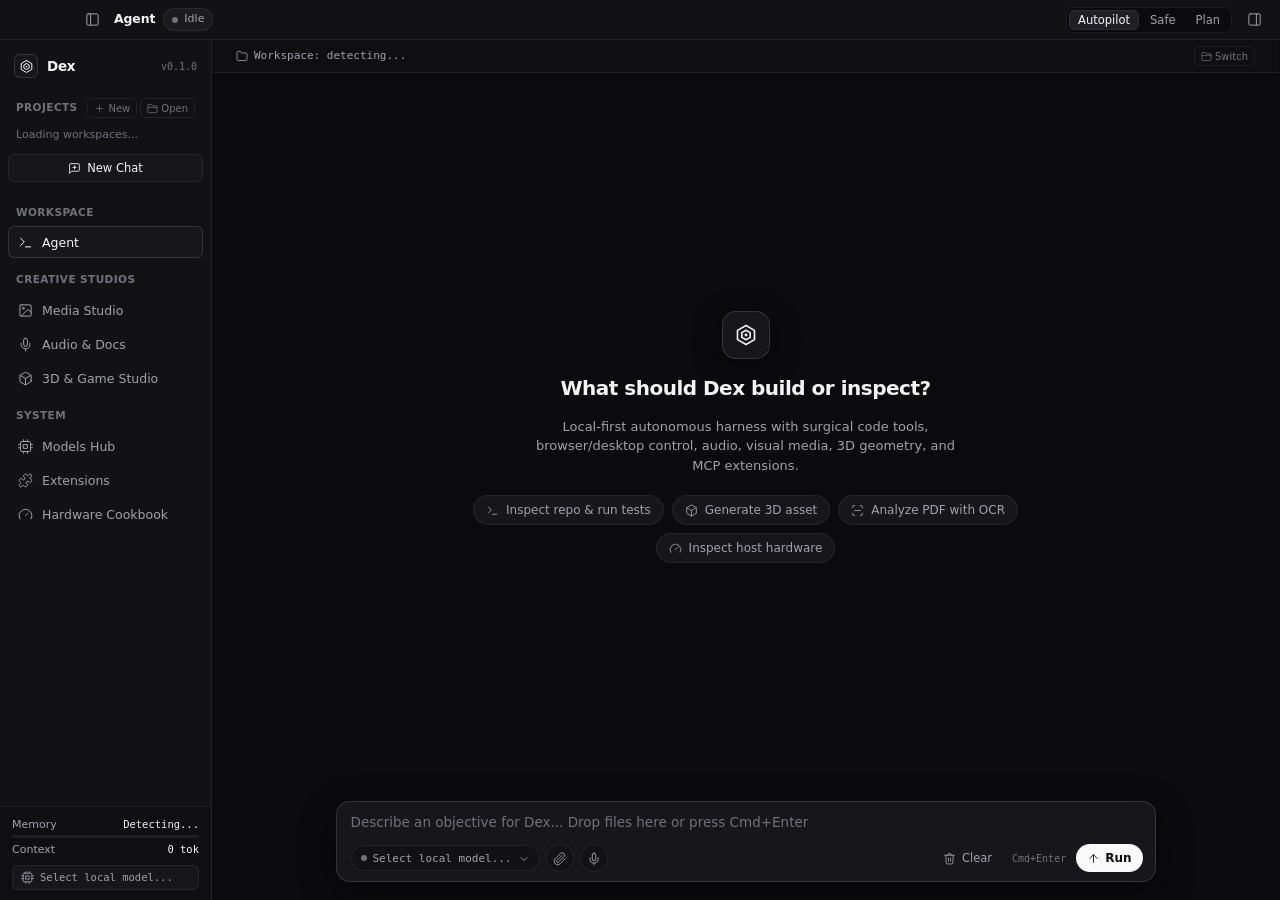
==== commit 31ddfa1e: "Add autonomous local runtime support Introduce managed MLX and llama.cpp runtimes, project workspace" ====
--- a/crates/harness-desktop/ui/index.html
+++ b/crates/harness-desktop/ui/index.html
@@ -44,6 +44,30 @@
         </div>
 
         <nav class="sidebar-nav" aria-label="Primary Navigation">
+          <div class="sidebar-projects-section">
+            <div class="sidebar-section-head">
+              <div class="nav-section-label">Projects</div>
+              <div class="sidebar-section-actions">
+                <button class="sidebar-mini-btn" title="Create New Project" onclick="DexApp.openCreateProjectModal()">
+                  <i data-icon="plus" data-icon-size="11"></i>
+                  <span>New</span>
+                </button>
+                <button class="sidebar-mini-btn" title="Open Existing Folder" onclick="DexApp.openProjectDialog()">
+                  <i data-icon="folderOpen" data-icon-size="11"></i>
+                  <span>Open</span>
+                </button>
+              </div>
+            </div>
+            <div id="sidebar-projects-list" class="sidebar-projects-list">
+              <div class="card-meta" style="padding: 3px 8px; font-size: 11px;">Loading workspaces...</div>
+            </div>
+            <button class="new-chat-btn" title="Start a New Chat Session in Active Project" onclick="DexApp.startNewChat()">
+              <i data-icon="messageSquarePlus" data-icon-size="13"></i>
+              <span>New Chat</span>
+            </button>
+            <div id="sidebar-sessions-list" class="sidebar-sessions-list"></div>
+          </div>
+
           <div class="nav-section-label">Workspace</div>
           <button class="nav-item active" data-view="view-agent" title="Agent" onclick="DexApp.navigate('view-agent')">
             <i data-icon="terminal" data-icon-size="15"></i>
@@ -85,6 +109,9 @@
               <span>Memory</span>
               <span id="sidebar-ram-metric" class="sidebar-metric-val">Detecting...</span>
             </div>
+            <div class="sidebar-ram-bar-track" title="Live macOS Unified Memory Usage (Active + Wired + Compressed)">
+              <div id="sidebar-ram-bar-fill" class="sidebar-ram-bar-fill"></div>
+            </div>
             <div class="sidebar-metric-row">
               <span>Context</span>
               <span id="sidebar-ctx-metric" class="sidebar-metric-val">0 tok</span>
@@ -92,7 +119,7 @@
           </div>
           <button class="sidebar-model-pill" title="Configure Provider & Model" onclick="DexApp.openModelConfig()">
             <i data-icon="cpu" data-icon-size="13"></i>
-            <span id="sidebar-model-label">ollama / qwen2.5:7b</span>
+            <span id="sidebar-model-label">Select local model...</span>
           </button>
         </div>
       </aside>
@@ -104,6 +131,18 @@
              ================================================================ -->
         <section id="view-agent" class="view-panel active">
           <div class="agent-view">
+            <div class="workspace-banner">
+              <span class="workspace-banner-path" title="Active Project Workspace Root">
+                <i data-icon="folder" data-icon-size="12"></i>
+                <span id="active-workspace-path">Workspace: detecting...</span>
+              </span>
+              <div class="row" style="gap: 6px; flex-shrink: 0;">
+                <button class="sidebar-mini-btn" onclick="DexApp.openProjectDialog()">
+                  <i data-icon="folderOpen" data-icon-size="11"></i>
+                  <span>Switch</span>
+                </button>
+              </div>
+            </div>
             <div id="agent-feed-scroll" class="agent-feed-scroll">
               <div id="agent-feed" class="agent-feed-inner">
                 <div id="agent-empty" class="agent-empty">
@@ -136,8 +175,8 @@
 
             <!-- Floating Bottom Composer -->
             <div class="composer-dock">
-              <div class="composer-box">
-                <!-- Model & Provider Popover -->
+              <div id="composer-box" class="composer-box">
+                <!-- Model & Provider Popover (Zero-Typing Grouped Selector) -->
                 <div id="model-popover" class="model-popover">
                   <div class="card-header" style="margin-bottom: 2px;">
                     <span class="card-title"><i data-icon="sliders" data-icon-size="14"></i> Inference Configuration</span>
@@ -146,38 +185,77 @@
                   <div class="field">
                     <label class="field-label" for="sel-provider">Provider</label>
                     <select id="sel-provider" class="select" onchange="DexApp.onProviderChange()">
+                      <option value="dex-local">Dex Native Runtime (Autonomous MLX / GGUF)</option>
                       <option value="ollama">Ollama (Local :11434)</option>
                       <option value="lmstudio">LM Studio / Bionic (:1234)</option>
                       <option value="openai">OpenAI / Compatible API</option>
                     </select>
                   </div>
                   <div class="field">
-                    <label class="field-label" for="input-model">Model Identifier</label>
-                    <input id="input-model" class="input mono" type="text" value="qwen2.5:7b" placeholder="qwen2.5:7b, gpt-4o" oninput="DexApp.syncModelLabels()" />
-                  </div>
-                  <div class="field">
-                    <label class="field-label" for="input-apibase">API Base URL (optional)</label>
-                    <input id="input-apibase" class="input mono" type="text" placeholder="http://127.0.0.1:11434" />
+                    <div class="item-card-row">
+                      <label class="field-label" for="sel-model-picker">Model</label>
+                      <button class="sidebar-mini-btn" title="Refresh detected models" onclick="DexApp.refreshModelPickerOptions()">
+                        <i data-icon="refresh" data-icon-size="10"></i>
+                        <span>Refresh</span>
+                      </button>
+                    </div>
+                    <select id="sel-model-picker" class="select mono" onchange="DexApp.onSelectModelFromPicker()">
+                      <option value="">Scanning local models...</option>
+                    </select>
+                  </div>
+                  <div id="popover-loaded-status" class="item-card-row" style="display: none; padding: 6px 8px; border-radius: 6px; background: rgba(16, 185, 129, 0.08); border: 1px solid var(--ok-border);">
+                    <span id="popover-loaded-text" class="mono" style="font-size: 11px; color: var(--ok-fg);">Loaded</span>
+                    <button class="btn btn-sm btn-ghost" style="height: 22px; padding: 0 7px; font-size: 10.5px;" onclick="DexApp.unloadLocalModel()">
+                      <i data-icon="power" data-icon-size="11"></i>
+                      <span>Unload</span>
+                    </button>
+                  </div>
+                  <div id="popover-runtime-missing" class="item-card-row" style="display: none; padding: 7px 9px; border-radius: 6px; background: var(--warn-bg); border: 1px solid var(--warn-border);">
+                    <span id="popover-runtime-missing-text" style="font-size: 11px; color: var(--warn-fg);">Runtime not installed</span>
+                    <button id="btn-popover-install-rt" class="btn btn-sm btn-primary" style="height: 24px;" onclick="DexApp.installMissingRuntimeFromPopover()">
+                      <i data-icon="download" data-icon-size="11"></i>
+                      <span>Install (1-click)</span>
+                    </button>
+                  </div>
+                  <button class="custom-model-toggle" onclick="DexApp.toggleCustomModelInput()">
+                    <i data-icon="chevronRight" data-icon-size="11"></i>
+                    <span id="custom-model-toggle-label">Enter custom model ID...</span>
+                  </button>
+                  <div id="custom-model-fields" class="list-stack" style="display: none; gap: 8px;">
+                    <div class="field">
+                      <label class="field-label" for="input-model">Custom Model ID</label>
+                      <input id="input-model" class="input mono" type="text" value="" placeholder="gpt-4o, claude-3-7-sonnet, qwen2.5:7b" oninput="DexApp.syncModelLabels()" />
+                    </div>
+                    <div class="field">
+                      <label class="field-label" for="input-apibase">API Base URL (optional)</label>
+                      <input id="input-apibase" class="input mono" type="text" placeholder="https://api.openai.com/v1" />
+                    </div>
                   </div>
                   <div class="row" style="justify-content: space-between; padding-top: 4px;">
                     <button class="btn btn-sm btn-ghost" onclick="DexApp.closeModelPopover(); DexApp.navigate('view-models');">Open Models Hub</button>
                     <button class="btn btn-sm btn-primary" onclick="DexApp.closeModelPopover()">Done</button>
                   </div>
                 </div>
+
+                <!-- Removable Attached Files Chips -->
+                <div id="composer-attachments" class="composer-attachments"></div>
 
                 <textarea
                   id="input-goal"
                   class="composer-textarea"
                   rows="1"
-                  placeholder="Describe an objective for Dex... (Cmd+Enter to run)"
+                  placeholder="Describe an objective for Dex... Drop files here or press Cmd+Enter"
                 ></textarea>
 
                 <div class="composer-toolbar">
                   <div class="composer-left">
                     <button id="btn-model-pill" class="model-trigger-pill" onclick="DexApp.toggleModelPopover()">
-                      <i data-icon="cpu" data-icon-size="13"></i>
-                      <span id="composer-model-label">ollama / qwen2.5:7b</span>
+                      <span id="model-pill-dot" class="model-pill-dot"></span>
+                      <span id="composer-model-label">Select local model...</span>
                       <i data-icon="chevronDown" data-icon-size="12"></i>
+                    </button>
+                    <button id="btn-attach" class="mic-btn" title="Attach Files (Images, PDFs, Code, 3D .glb)" onclick="DexApp.pickAttachmentFiles()">
+                      <i data-icon="paperclip" data-icon-size="14"></i>
                     </button>
                     <button id="btn-mic" class="mic-btn" title="Push-to-Talk Voice Objective" onclick="DexApp.toggleVoiceRecording()">
                       <i data-icon="mic" data-icon-size="14"></i>
@@ -698,7 +776,32 @@
                     </div>
                   </div>
 
-                  <!-- Local Servers Strip (LM Studio :1234 / Ollama :11434 / MLX-LM :8088) -->
+                  <!-- Autonomous Dex Native Runtimes + Active Loaded Model Panel -->
+                  <div class="runtime-panel">
+                    <div id="active-loaded-banner" class="active-model-banner">
+                      <div class="row" style="gap: 10px; min-width: 0;">
+                        <span class="model-pill-dot ready"></span>
+                        <div style="min-width: 0;">
+                          <div id="active-loaded-title" style="font-size: 12.5px; font-weight: 600; color: var(--text-primary);">Loaded model</div>
+                          <div id="active-loaded-meta" class="mono card-meta">http://127.0.0.1:8088/v1</div>
+                        </div>
+                      </div>
+                      <div class="row" style="gap: 6px;">
+                        <button class="btn btn-sm" onclick="DexApp.navigate('view-agent')">
+                          <i data-icon="terminal" data-icon-size="12"></i>
+                          <span>Open Agent</span>
+                        </button>
+                        <button class="btn btn-sm btn-danger" onclick="DexApp.unloadLocalModel()">
+                          <i data-icon="power" data-icon-size="12"></i>
+                          <span>Unload</span>
+                        </button>
+                      </div>
+                    </div>
+                    <div id="native-runtime-cards" class="runtime-cards-row"></div>
+                    <pre id="runtime-log-box" class="runtime-log-box"></pre>
+                  </div>
+
+                  <!-- Local Servers Strip (Dex MLX :8088 / llama.cpp :8089 / Ollama :11434 / LM Studio :1234) -->
                   <div id="local-servers-strip" class="servers-strip"></div>
 
                   <!-- Active Model Folders Strip -->
@@ -923,6 +1026,31 @@
     </div>
   </div>
 
+  <!-- Modal: Create New Project / Workspace -->
+  <div id="create-project-modal" class="modal-overlay" onclick="if(event.target===this)DexApp.closeCreateProjectModal()">
+    <div class="modal-dialog">
+      <div class="modal-header">
+        <span class="modal-title"><i data-icon="folderPlus" data-icon-size="16"></i> New Project Workspace</span>
+        <button class="icon-btn" onclick="DexApp.closeCreateProjectModal()"><i data-icon="x" data-icon-size="15"></i></button>
+      </div>
+      <div class="field">
+        <label class="field-label" for="proj-name-input">Project Name *</label>
+        <input id="proj-name-input" class="input" type="text" placeholder="my-rust-service" onkeydown="if(event.key==='Enter')DexApp.submitCreateProject();" />
+      </div>
+      <div class="field">
+        <label class="field-label" for="proj-parent-input">Parent Directory</label>
+        <input id="proj-parent-input" class="input mono" type="text" value="~/Projects" placeholder="~/Projects" />
+      </div>
+      <label class="checkbox-label">
+        <input type="checkbox" id="proj-init-git" checked /> Initialize Git repository (git init) and .dex/sessions/
+      </label>
+      <div class="modal-actions">
+        <button class="btn btn-ghost" onclick="DexApp.closeCreateProjectModal()">Cancel</button>
+        <button class="btn btn-primary" onclick="DexApp.submitCreateProject()">Create Project</button>
+      </div>
+    </div>
+  </div>
+
   <!-- Modal: Add Custom MCP Extension -->
   <div id="custom-mcp-modal" class="modal-overlay" onclick="if(event.target===this)DexApp.closeCustomMcpModal()">
     <div class="modal-dialog">
--- a/crates/harness-desktop/ui/styles.css
+++ b/crates/harness-desktop/ui/styles.css
@@ -2221,3 +2221,583 @@
     max-height: 280px;
   }
 }
+
+/* ==========================================================================
+   Phase 12: Projects, Attachments, Native Runtimes, Explore Avatars & Tables, Live RAM
+   ========================================================================== */
+
+/* Sidebar Projects & Sessions Section */
+.sidebar-projects-section {
+  display: flex;
+  flex-direction: column;
+  gap: 3px;
+  margin-bottom: 6px;
+}
+
+.sidebar.collapsed .sidebar-projects-section,
+.sidebar.collapsed .sidebar-ram-bar-track {
+  display: none;
+}
+
+.sidebar-section-head {
+  display: flex;
+  align-items: center;
+  justify-content: space-between;
+  padding: 6px 8px 3px 8px;
+}
+
+.sidebar-section-head .nav-section-label {
+  padding: 0;
+  margin: 0;
+}
+
+.sidebar-section-actions {
+  display: inline-flex;
+  align-items: center;
+  gap: 3px;
+}
+
+.sidebar-mini-btn {
+  display: inline-flex;
+  align-items: center;
+  gap: 3px;
+  height: 20px;
+  padding: 0 6px;
+  border-radius: 5px;
+  border: 1px solid var(--border);
+  background: transparent;
+  color: var(--text-muted);
+  font-size: 10px;
+  font-weight: 500;
+  cursor: pointer;
+  transition: all 0.12s var(--ease);
+}
+
+.sidebar-mini-btn:hover {
+  background: var(--bg-hover);
+  border-color: var(--border-strong);
+  color: var(--text-primary);
+}
+
+.sidebar-projects-list,
+.sidebar-sessions-list {
+  display: flex;
+  flex-direction: column;
+  gap: 1px;
+  max-height: 128px;
+  overflow-y: auto;
+}
+
+.project-row {
+  display: flex;
+  align-items: center;
+  justify-content: space-between;
+  gap: 6px;
+  padding: 5px 8px;
+  border-radius: var(--radius-sm);
+  color: var(--text-secondary);
+  font-size: 12px;
+  cursor: pointer;
+  border: 1px solid transparent;
+  transition: background 0.12s var(--ease), color 0.12s var(--ease);
+}
+
+.project-row:hover {
+  background: var(--bg-hover);
+  color: var(--text-primary);
+}
+
+.project-row.active {
+  background: var(--bg-surface);
+  border-color: var(--border);
+  color: var(--text-primary);
+  font-weight: 500;
+}
+
+.project-row-left {
+  display: flex;
+  align-items: center;
+  gap: 7px;
+  min-width: 0;
+  flex: 1;
+}
+
+.project-row-name {
+  overflow: hidden;
+  text-overflow: ellipsis;
+  white-space: nowrap;
+}
+
+.project-row-rm {
+  opacity: 0;
+  border: none;
+  background: transparent;
+  color: var(--text-muted);
+  cursor: pointer;
+  padding: 2px;
+  border-radius: 4px;
+  display: inline-flex;
+  transition: opacity 0.12s var(--ease), color 0.12s var(--ease);
+}
+
+.project-row:hover .project-row-rm {
+  opacity: 1;
+}
+
+.project-row-rm:hover {
+  color: var(--err-fg);
+  background: var(--err-bg);
+}
+
+.new-chat-btn {
+  display: flex;
+  align-items: center;
+  justify-content: center;
+  gap: 6px;
+  width: 100%;
+  height: 28px;
+  margin-top: 4px;
+  border-radius: var(--radius-sm);
+  border: 1px solid var(--border);
+  background: var(--bg-surface);
+  color: var(--text-primary);
+  font-size: 11.5px;
+  font-weight: 500;
+  cursor: pointer;
+  transition: background 0.12s var(--ease), border-color 0.12s var(--ease);
+}
+
+.new-chat-btn:hover {
+  background: var(--bg-hover);
+  border-color: var(--border-strong);
+}
+
+.session-row {
+  display: flex;
+  align-items: center;
+  justify-content: space-between;
+  gap: 6px;
+  padding: 4px 8px;
+  border-radius: 5px;
+  font-size: 11px;
+  color: var(--text-muted);
+  cursor: pointer;
+  border: none;
+  background: transparent;
+  text-align: left;
+  width: 100%;
+  transition: background 0.12s var(--ease), color 0.12s var(--ease);
+}
+
+.session-row:hover {
+  background: var(--bg-hover);
+  color: var(--text-primary);
+}
+
+.session-row.active {
+  background: rgba(255, 255, 255, 0.05);
+  color: var(--text-primary);
+}
+
+.session-row-title {
+  overflow: hidden;
+  text-overflow: ellipsis;
+  white-space: nowrap;
+  flex: 1;
+}
+
+/* Sidebar Live RAM Progress Bar */
+.sidebar-ram-bar-track {
+  width: 100%;
+  height: 3px;
+  border-radius: 99px;
+  background: rgba(255, 255, 255, 0.07);
+  overflow: hidden;
+  margin-top: 2px;
+  margin-bottom: 4px;
+}
+
+.sidebar-ram-bar-fill {
+  height: 100%;
+  width: 0%;
+  border-radius: 99px;
+  background: var(--ok-fg);
+  transition: width 0.35s var(--ease), background-color 0.35s var(--ease);
+}
+
+.sidebar-ram-bar-fill.warn {
+  background: var(--warn-fg);
+}
+
+.sidebar-ram-bar-fill.high {
+  background: var(--err-fg);
+}
+
+/* Workspace Pill & Composer Attachments */
+.workspace-banner {
+  display: flex;
+  align-items: center;
+  justify-content: space-between;
+  gap: 8px;
+  padding: 6px 24px;
+  border-bottom: 1px solid var(--border);
+  background: rgba(255, 255, 255, 0.015);
+  font-size: 11.5px;
+  color: var(--text-secondary);
+}
+
+.workspace-banner-path {
+  display: inline-flex;
+  align-items: center;
+  gap: 6px;
+  min-width: 0;
+  overflow: hidden;
+  text-overflow: ellipsis;
+  white-space: nowrap;
+  font-family: var(--font-mono);
+  font-size: 11px;
+  color: var(--text-secondary);
+}
+
+.composer-box.drag-over {
+  border-color: var(--accent);
+  background: rgba(99, 102, 241, 0.06);
+  box-shadow: 0 0 0 2px var(--accent-soft), 0 12px 36px rgba(0, 0, 0, 0.45);
+}
+
+.composer-attachments {
+  display: none;
+  flex-wrap: wrap;
+  gap: 6px;
+  padding-bottom: 4px;
+  border-bottom: 1px solid var(--border);
+}
+
+.composer-attachments.has-items {
+  display: flex;
+}
+
+.att-chip {
+  display: inline-flex;
+  align-items: center;
+  gap: 6px;
+  padding: 3px 7px 3px 8px;
+  border-radius: 6px;
+  background: var(--bg-elevated);
+  border: 1px solid var(--border-strong);
+  font-size: 11px;
+  color: var(--text-primary);
+  max-width: 240px;
+}
+
+.att-chip-name {
+  overflow: hidden;
+  text-overflow: ellipsis;
+  white-space: nowrap;
+}
+
+.att-chip-size {
+  font-family: var(--font-mono);
+  font-size: 10px;
+  color: var(--text-muted);
+  flex-shrink: 0;
+}
+
+.att-chip-rm {
+  border: none;
+  background: transparent;
+  color: var(--text-muted);
+  cursor: pointer;
+  display: inline-flex;
+  padding: 1px;
+  border-radius: 3px;
+}
+
+.att-chip-rm:hover {
+  color: var(--err-fg);
+  background: var(--err-bg);
+}
+
+.chat-user-atts {
+  display: flex;
+  flex-wrap: wrap;
+  gap: 5px;
+  margin-top: 6px;
+}
+
+.chat-user-att-tag {
+  display: inline-flex;
+  align-items: center;
+  gap: 4px;
+  padding: 2px 7px;
+  border-radius: 4px;
+  background: rgba(255, 255, 255, 0.06);
+  border: 1px solid var(--border);
+  font-family: var(--font-mono);
+  font-size: 10.5px;
+  color: var(--text-secondary);
+}
+
+/* Model Popover Upgrades (Zero-Typing Grouped Selector) */
+.model-popover {
+  width: 390px;
+}
+
+.custom-model-toggle {
+  background: transparent;
+  border: none;
+  color: var(--text-muted);
+  font-size: 11px;
+  cursor: pointer;
+  display: inline-flex;
+  align-items: center;
+  gap: 5px;
+  padding: 2px 0;
+  text-align: left;
+}
+
+.custom-model-toggle:hover {
+  color: var(--text-primary);
+}
+
+.model-pill-dot {
+  width: 6px;
+  height: 6px;
+  border-radius: 99px;
+  background: var(--text-muted);
+  flex-shrink: 0;
+}
+
+.model-pill-dot.ready {
+  background: var(--ok-fg);
+  box-shadow: 0 0 6px rgba(16, 185, 129, 0.6);
+}
+
+.model-pill-dot.loading {
+  background: var(--warn-fg);
+  animation: pulseDot 1s infinite;
+}
+
+@keyframes pulseDot {
+  0%, 100% { opacity: 1; }
+  50% { opacity: 0.35; }
+}
+
+/* Native Autonomous Runtimes Strip & Active Loaded Model Banner */
+.runtime-panel {
+  display: flex;
+  flex-direction: column;
+  gap: 8px;
+}
+
+.runtime-cards-row {
+  display: grid;
+  grid-template-columns: repeat(auto-fit, minmax(260px, 1fr));
+  gap: 8px;
+}
+
+.runtime-card {
+  display: flex;
+  align-items: center;
+  justify-content: space-between;
+  gap: 10px;
+  padding: 9px 12px;
+  border-radius: var(--radius-md);
+  background: var(--bg-elevated);
+  border: 1px solid var(--border);
+}
+
+.runtime-card.ready {
+  border-color: var(--ok-border);
+}
+
+.runtime-card-info {
+  min-width: 0;
+  display: flex;
+  flex-direction: column;
+  gap: 2px;
+}
+
+.runtime-card-title {
+  display: inline-flex;
+  align-items: center;
+  gap: 7px;
+  font-size: 12px;
+  font-weight: 600;
+  color: var(--text-primary);
+}
+
+.runtime-card-sub {
+  font-family: var(--font-mono);
+  font-size: 10.5px;
+  color: var(--text-muted);
+  overflow: hidden;
+  text-overflow: ellipsis;
+  white-space: nowrap;
+}
+
+.active-model-banner {
+  display: none;
+  align-items: center;
+  justify-content: space-between;
+  gap: 12px;
+  flex-wrap: wrap;
+  padding: 10px 14px;
+  border-radius: var(--radius-md);
+  background: rgba(16, 185, 129, 0.07);
+  border: 1px solid var(--ok-border);
+}
+
+.active-model-banner.visible {
+  display: flex;
+}
+
+.runtime-log-box {
+  display: none;
+  background: var(--bg-base);
+  border: 1px solid var(--border-strong);
+  border-radius: var(--radius-sm);
+  padding: 8px 10px;
+  font-family: var(--font-mono);
+  font-size: 11px;
+  line-height: 1.45;
+  color: var(--text-secondary);
+  max-height: 140px;
+  overflow-y: auto;
+  white-space: pre-wrap;
+  word-break: break-word;
+}
+
+.runtime-log-box.visible {
+  display: block;
+}
+
+/* Explore Org / Author Avatars */
+.org-avatar-wrap {
+  position: relative;
+  flex-shrink: 0;
+  border-radius: 7px;
+  overflow: hidden;
+  background: linear-gradient(135deg, rgba(99, 102, 241, 0.22), rgba(255, 255, 255, 0.06));
+  border: 1px solid var(--border-strong);
+  display: inline-flex;
+  align-items: center;
+  justify-content: center;
+  font-family: var(--font-mono);
+  font-weight: 600;
+  color: var(--text-primary);
+  text-transform: uppercase;
+}
+
+.org-avatar-sm {
+  width: 28px;
+  height: 28px;
+  font-size: 10.5px;
+}
+
+.org-avatar-lg {
+  width: 48px;
+  height: 48px;
+  border-radius: 10px;
+  font-size: 16px;
+}
+
+.org-avatar-wrap img {
+  position: absolute;
+  inset: 0;
+  width: 100%;
+  height: 100%;
+  object-fit: cover;
+  display: block;
+  background: var(--bg-surface);
+}
+
+.repo-item-top {
+  display: flex;
+  align-items: center;
+  gap: 9px;
+  min-width: 0;
+}
+
+.repo-item-meta {
+  min-width: 0;
+  flex: 1;
+}
+
+/* Full GFM Markdown Tables, Images & Blockquotes in Explore README */
+.md-table-wrap {
+  width: 100%;
+  overflow-x: auto;
+  margin: 10px 0;
+  border: 1px solid var(--border);
+  border-radius: var(--radius-sm);
+  background: var(--bg-base);
+}
+
+.md-table {
+  width: 100%;
+  border-collapse: collapse;
+  font-size: 11.5px;
+  line-height: 1.5;
+  text-align: left;
+}
+
+.md-table th,
+.md-table td {
+  padding: 7px 10px;
+  border-bottom: 1px solid var(--border);
+  border-right: 1px solid rgba(255, 255, 255, 0.04);
+  vertical-align: top;
+}
+
+.md-table th:last-child,
+.md-table td:last-child {
+  border-right: none;
+}
+
+.md-table thead th {
+  background: var(--bg-elevated);
+  color: var(--text-primary);
+  font-weight: 600;
+  white-space: nowrap;
+}
+
+.md-table tbody tr:last-child td {
+  border-bottom: none;
+}
+
+.md-table tbody tr:hover td {
+  background: rgba(255, 255, 255, 0.025);
+}
+
+.md-readme img {
+  max-width: 100%;
+  height: auto;
+  border-radius: 8px;
+  border: 1px solid var(--border);
+  margin: 8px 0;
+  display: inline-block;
+  background: var(--bg-base);
+}
+
+.md-readme blockquote {
+  margin: 8px 0;
+  padding: 6px 12px;
+  border-left: 3px solid var(--accent);
+  background: rgba(99, 102, 241, 0.06);
+  border-radius: 0 var(--radius-sm) var(--radius-sm) 0;
+  color: var(--text-secondary);
+}
+
+.md-readme ol {
+  margin: 6px 0 8px 20px;
+  display: flex;
+  flex-direction: column;
+  gap: 3px;
+}
+
+.md-readme ul ul,
+.md-readme ol ol {
+  margin-top: 3px;
+  margin-bottom: 3px;
+}
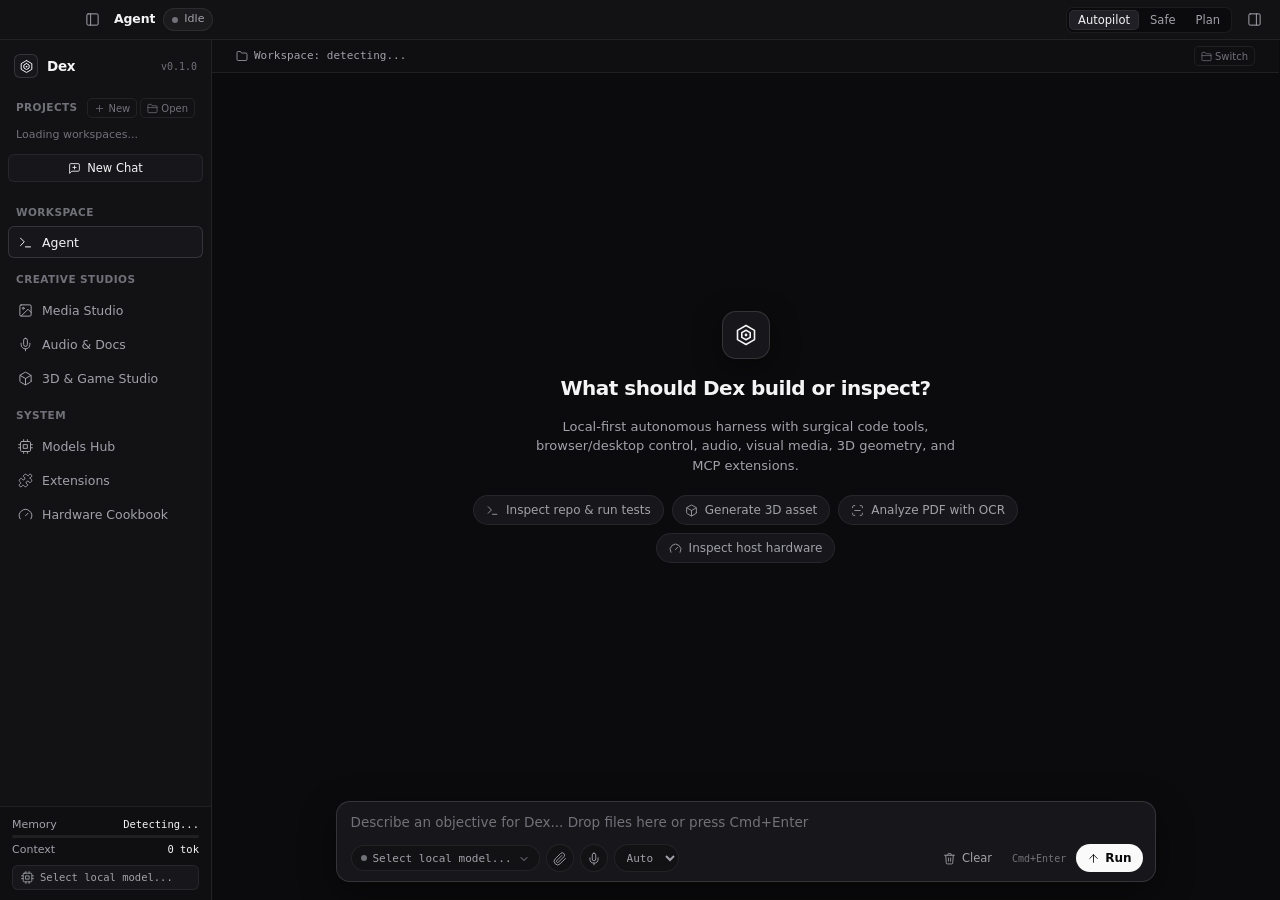
==== commit fe19a7e0: "Phase 14: Voice Studio, Model Integrity Scanner, mflux Fix, Actionable Toasts, Native File Pickers &" ====
--- a/crates/harness-desktop/ui/index.html
+++ b/crates/harness-desktop/ui/index.html
@@ -175,6 +175,7 @@
 
             <!-- Floating Bottom Composer -->
             <div class="composer-dock">
+              <div id="composer-toast" class="composer-toast"></div>
               <div id="composer-box" class="composer-box">
                 <!-- Model & Provider Popover (Zero-Typing Grouped Selector) -->
                 <div id="model-popover" class="model-popover">
@@ -260,6 +261,11 @@
                     <button id="btn-mic" class="mic-btn" title="Push-to-Talk Voice Objective" onclick="DexApp.toggleVoiceRecording()">
                       <i data-icon="mic" data-icon-size="14"></i>
                     </button>
+                    <select id="composer-stt-lang" class="lang-pill-select" title="Speech Recognition Language" onchange="DexApp.onVoiceLanguageChange(this.value)">
+                      <option value="auto">Auto</option>
+                      <option value="es">ES</option>
+                      <option value="en">EN</option>
+                    </select>
                     <span id="voice-status-bar" class="voice-meter">
                       <span class="status-dot" style="background: var(--err-fg);"></span>
                       <span id="voice-db-badge">-60.0 dB</span>
@@ -325,12 +331,27 @@
                   </div>
                   <div class="list-stack" style="gap: 10px;">
                     <div class="field">
+                      <label class="field-label" for="media-model-select">Image Model (Apple Silicon MLX / Open Weights)</label>
+                      <select id="media-model-select" class="select" onchange="DexApp.onMediaModelChange()">
+                        <option value="flux-schnell-4bit">FLUX.1-schnell (4-bit · Fast, No Token)</option>
+                        <option value="z-image-turbo">Z-Image Turbo (4-bit · Fast, Open)</option>
+                        <option value="flux2-klein-4b">FLUX.2 Klein 4B (4-bit · Open)</option>
+                        <option value="qwen-image">Qwen-Image (4-bit · Supports Negative Prompt)</option>
+                        <option value="flux-dev-4bit">FLUX.1-dev (4-bit · High Detail)</option>
+                        <option value="custom">Custom Hugging Face Model ID...</option>
+                      </select>
+                    </div>
+                    <div id="media-custom-model-wrap" class="field" style="display: none;">
+                      <label class="field-label" for="media-custom-model-input">Custom Hugging Face Repo ID</label>
+                      <input id="media-custom-model-input" class="input mono" type="text" placeholder="org/model-name-mflux-4bit" />
+                    </div>
+                    <div class="field">
                       <label class="field-label" for="media-prompt-input">Prompt</label>
                       <textarea id="media-prompt-input" class="textarea" placeholder="Describe the scene, lighting, and composition..."></textarea>
                     </div>
                     <div class="field">
-                      <label class="field-label" for="media-neg-input">Negative Prompt (optional)</label>
-                      <input id="media-neg-input" class="input" type="text" placeholder="blurry, watermark, low quality" />
+                      <label class="field-label" for="media-neg-input">Negative Prompt (Qwen-Image / ComfyUI only)</label>
+                      <input id="media-neg-input" class="input" type="text" placeholder="blurry, watermark, low quality (ignored on FLUX)" />
                     </div>
                     <div class="grid-3">
                       <div class="field">
@@ -345,13 +366,13 @@
                       </div>
                       <div class="field">
                         <label class="field-label" for="media-steps-input">Steps</label>
-                        <input id="media-steps-input" class="input mono" type="number" value="20" min="1" max="150" />
+                        <input id="media-steps-input" class="input mono" type="number" value="4" min="1" max="150" />
                       </div>
                       <div class="field">
                         <label class="field-label" for="media-backend-select">Backend</label>
                         <select id="media-backend-select" class="select">
                           <option value="auto">Auto</option>
-                          <option value="mlx">MLX</option>
+                          <option value="mlx">MLX (mflux)</option>
                           <option value="comfyui">ComfyUI</option>
                           <option value="http">HTTP / OpenAI</option>
                         </select>
@@ -380,9 +401,19 @@
                     <span class="badge">Pure-Rust / FFprobe</span>
                   </div>
                   <div class="list-stack" style="gap: 10px;">
+                    <div id="dropzone-media-asset" class="drop-zone" data-drop-target="media-asset" onclick="DexApp.browseMediaAssetFile()">
+                      <i data-icon="upload" data-icon-size="14"></i>
+                      <span>Drop an image or video here, or click to Browse</span>
+                    </div>
                     <div class="field">
                       <label class="field-label" for="media-asset-path">Image or Video Path</label>
-                      <input id="media-asset-path" class="input mono" type="text" placeholder="/path/to/image.png or /path/to/clip.mp4" />
+                      <div class="input-browse-row">
+                        <input id="media-asset-path" class="input mono" type="text" placeholder="/path/to/image.png or /path/to/clip.mp4" />
+                        <button class="btn btn-sm" type="button" onclick="DexApp.browseMediaAssetFile()">
+                          <i data-icon="folderOpen" data-icon-size="12"></i>
+                          <span>Browse</span>
+                        </button>
+                      </div>
                     </div>
                     <div class="row-wrap">
                       <button class="btn btn-sm" onclick="DexApp.upscaleAssetPathFromUi()">
@@ -418,56 +449,181 @@
         </section>
 
         <!-- ================================================================
-             VIEW 3: AUDIO & DOCS (TTS, Audio Player, Vision OCR, Doc Parser)
+             VIEW 3: AUDIO & DOCS (Voice Studio, Cloning, ASR/TTS Models, OCR)
              ================================================================ -->
         <section id="view-audio" class="view-panel">
           <div class="view-scroll">
             <div class="view-container">
               <div class="view-header">
                 <div>
-                  <h1 class="view-title">Audio &amp; Documents</h1>
-                  <p class="view-subtitle">Text-to-speech synthesis, native recordings playback, Apple Vision OCR, and PDF/Office Markdown extraction.</p>
+                  <h1 class="view-title">Voice Studio &amp; Documents</h1>
+                  <p class="view-subtitle">Multilingual Apple Silicon ASR/TTS (mlx-audio, Whisper, Parakeet), zero-shot voice cloning, Apple Vision OCR, and document parsing.</p>
                 </div>
                 <div class="view-header-actions">
-                  <button class="btn btn-sm" onclick="DexApp.refreshAudioMedia()">
+                  <button id="btn-test-mic-stt" class="btn btn-sm" onclick="DexApp.testMicAndSttFromUi()">
+                    <i data-icon="mic" data-icon-size="13"></i>
+                    <span>Test Mic &amp; STT (3s)</span>
+                  </button>
+                  <button class="btn btn-sm btn-primary" onclick="DexApp.toggleAudioModelsDrawer()">
+                    <i data-icon="headphones" data-icon-size="13"></i>
+                    <span>Audio Models</span>
+                  </button>
+                  <button class="btn btn-sm" onclick="DexApp.refreshAudioStudio()">
                     <i data-icon="refresh" data-icon-size="13"></i>
-                    <span>Refresh Audio</span>
+                    <span>Refresh</span>
                   </button>
                 </div>
               </div>
 
+              <!-- Live Test Mic & STT Result Strip -->
+              <div id="stt-test-output" class="card-subtle" style="display: none;">
+                <div class="item-card-row">
+                  <span class="card-title"><i data-icon="activity" data-icon-size="13"></i> Microphone &amp; STT Diagnostics</span>
+                  <button class="icon-btn" onclick="document.getElementById('stt-test-output').style.display='none'"><i data-icon="x" data-icon-size="13"></i></button>
+                </div>
+                <div id="stt-test-body" class="card-meta mono" style="margin-top: 6px; white-space: pre-wrap;"></div>
+              </div>
+
+              <!-- Internal Drawer: Audio Models Catalog (ASR, Native MLX TTS, Sidecars) -->
+              <div id="drawer-audio-models" class="inline-drawer">
+                <div class="item-card-row">
+                  <span class="card-title"><i data-icon="headphones" data-icon-size="14"></i> Audio Models &amp; Engines (ASR / TTS / Sidecars)</span>
+                  <button class="icon-btn" onclick="DexApp.toggleAudioModelsDrawer(false)"><i data-icon="x" data-icon-size="14"></i></button>
+                </div>
+                <div class="card-meta">Install engines directly into <span class="mono">~/.dex/runtimes/mlx-venv</span> with 1 click or switch active ASR/TTS models without leaving Voice Studio.</div>
+                <div id="audio-models-catalog-list" class="audio-catalog-grid"></div>
+              </div>
+
               <div class="grid-2">
-                <!-- TTS Card -->
-                <div class="card">
-                  <div class="card-header">
-                    <span class="card-title"><i data-icon="volume" data-icon-size="14"></i> Text-to-Speech</span>
-                    <span class="badge">Sidecar / macOS Say</span>
-                  </div>
-                  <div class="list-stack" style="gap: 10px;">
-                    <div class="field">
-                      <label class="field-label" for="tts-text-input">Spoken Text</label>
-                      <input id="tts-text-input" class="input" type="text" placeholder="Type text to synthesize into audio..." onkeydown="if(event.key==='Enter')DexApp.speakTextFromUi();" />
-                    </div>
-                    <div class="row">
-                      <input id="tts-voice-input" class="input" type="text" placeholder="Voice (optional: Monica, Samantha, alloy)" style="flex: 1;" />
-                      <button class="btn btn-primary" onclick="DexApp.speakTextFromUi()">
-                        <i data-icon="play" data-icon-size="13"></i>
-                        <span>Synthesize</span>
-                      </button>
-                    </div>
-                  </div>
-                </div>
-
-                <!-- OCR & Document Parser Card -->
+                <!-- Left Panel: Voice Studio (TTS + Voice Cloning) -->
+                <div class="list-stack" style="gap: 12px;">
+                  <div class="card">
+                    <div class="card-header">
+                      <span class="card-title"><i data-icon="volume" data-icon-size="14"></i> Voice Studio</span>
+                      <span id="voice-studio-engine-badge" class="badge badge-accent">Auto</span>
+                    </div>
+                    <div class="list-stack" style="gap: 10px;">
+                      <div class="grid-2">
+                        <div class="field">
+                          <label class="field-label" for="tts-voice-select">Voice (Cloned &amp; Presets)</label>
+                          <select id="tts-voice-select" class="select" onchange="DexApp.onVoiceStudioSettingChange()">
+                            <option value="">Default Voice (Auto)</option>
+                          </select>
+                        </div>
+                        <div class="field">
+                          <label class="field-label" for="voice-studio-lang">Language (STT &amp; TTS)</label>
+                          <select id="voice-studio-lang" class="select" onchange="DexApp.onVoiceLanguageChange(this.value)">
+                            <option value="auto">Auto Detect</option>
+                            <option value="es">Español (es)</option>
+                            <option value="en">English (en)</option>
+                          </select>
+                        </div>
+                      </div>
+                      <div class="field">
+                        <label class="field-label" for="tts-model-select">TTS Engine / Model</label>
+                        <select id="tts-model-select" class="select" onchange="DexApp.onTtsModelSelectChange()">
+                          <option value="mlx-audio::mlx-community/Qwen3-TTS-12Hz-0.6B-Base-8bit">Qwen3-TTS 0.6B Base (Cloning · MLX)</option>
+                          <option value="mlx-audio::mlx-community/Qwen3-TTS-12Hz-0.6B-CustomVoice-8bit">Qwen3-TTS 0.6B CustomVoice (MLX)</option>
+                          <option value="mlx-audio::mlx-community/chatterbox-turbo-fp16">Chatterbox TTS (Fast Cloning · MLX)</option>
+                          <option value="mlx-audio::mlx-community/Kokoro-82M-bf16">Kokoro 82M (Ultra-Light · MLX)</option>
+                          <option value="macos-say::apple/macos-say">macOS Native Say (Instant Built-In)</option>
+                          <option value="sidecar::fishaudio/s2-pro">Fish Audio S2-Pro (Sidecar :8080)</option>
+                          <option value="sidecar::stepfun-ai/Step-Audio">Step-Audio EditX (Sidecar :8192)</option>
+                          <option value="sidecar::k2-fsa/OmniVoice">OmniVoice k2-fsa (Sidecar :8193)</option>
+                        </select>
+                      </div>
+                      <div id="tts-sidecar-url-wrap" class="field" style="display: none;">
+                        <label class="field-label" for="tts-sidecar-url-input">Sidecar Speech Endpoint URL</label>
+                        <input id="tts-sidecar-url-input" class="input mono" type="text" placeholder="http://127.0.0.1:8080/v1/audio/speech" onchange="DexApp.onVoiceStudioSettingChange()" />
+                      </div>
+                      <div class="field">
+                        <label class="field-label" for="tts-text-input">Spoken Text</label>
+                        <textarea id="tts-text-input" class="textarea" rows="3" placeholder="Type text in Spanish or English to synthesize audio..."></textarea>
+                      </div>
+                      <div class="item-card-row">
+                        <span id="tts-status-note" class="card-meta mono" style="flex: 1;"></span>
+                        <button id="btn-synthesize-audio" class="btn btn-primary" onclick="DexApp.speakTextFromUi()">
+                          <i data-icon="play" data-icon-size="13"></i>
+                          <span>Synthesize Audio</span>
+                        </button>
+                      </div>
+                    </div>
+                  </div>
+
+                  <!-- Voice Cloning Profiles (~/.dex/voices/) -->
+                  <div class="card">
+                    <div class="card-header">
+                      <span class="card-title"><i data-icon="user" data-icon-size="14"></i> Cloned Voice Profiles</span>
+                      <span class="badge mono">~/.dex/voices/</span>
+                    </div>
+                    <div class="list-stack" style="gap: 9px;">
+                      <div class="grid-2">
+                        <div class="field">
+                          <label class="field-label" for="clone-voice-name">Profile Name</label>
+                          <input id="clone-voice-name" class="input" type="text" placeholder="e.g. Robii - Español" />
+                        </div>
+                        <div class="field">
+                          <label class="field-label" for="clone-voice-lang">Voice Language</label>
+                          <select id="clone-voice-lang" class="select">
+                            <option value="es">Español (es)</option>
+                            <option value="en">English (en)</option>
+                            <option value="auto">Auto</option>
+                          </select>
+                        </div>
+                      </div>
+                      <div id="dropzone-voice-ref" class="drop-zone" data-drop-target="voice-ref" onclick="DexApp.browseVoiceRefAudio()">
+                        <i data-icon="mic" data-icon-size="14"></i>
+                        <span>Drop a 3–15s voice sample (.wav/.mp3/.m4a), Browse, or Record</span>
+                      </div>
+                      <div class="field">
+                        <label class="field-label" for="clone-ref-audio-path">Reference Audio Sample</label>
+                        <div class="input-browse-row">
+                          <input id="clone-ref-audio-path" class="input mono" type="text" placeholder="/path/to/voice_sample.wav" />
+                          <button class="btn btn-sm" type="button" onclick="DexApp.browseVoiceRefAudio()">
+                            <i data-icon="folderOpen" data-icon-size="12"></i>
+                            <span>Browse</span>
+                          </button>
+                          <button id="btn-record-clone-sample" class="btn btn-sm" type="button" onclick="DexApp.recordVoiceCloneSample()">
+                            <i data-icon="mic" data-icon-size="12"></i>
+                            <span>Rec 5s</span>
+                          </button>
+                        </div>
+                      </div>
+                      <div class="field">
+                        <label class="field-label" for="clone-ref-text">Reference Transcript (optional, boosts cloning accuracy)</label>
+                        <input id="clone-ref-text" class="input" type="text" placeholder="Exact sentence spoken in the reference sample..." />
+                      </div>
+                      <div class="row" style="justify-content: flex-end;">
+                        <button class="btn btn-sm btn-primary" onclick="DexApp.saveClonedVoiceFromUi()">
+                          <i data-icon="plus" data-icon-size="12"></i>
+                          <span>Save Cloned Voice</span>
+                        </button>
+                      </div>
+                      <div id="cloned-voices-list" class="list-stack" style="gap: 6px;"></div>
+                    </div>
+                  </div>
+                </div>
+
+                <!-- Right Panel: OCR & Document Reader -->
                 <div class="card">
                   <div class="card-header">
                     <span class="card-title"><i data-icon="scan" data-icon-size="14"></i> OCR &amp; Document Reader</span>
                     <span class="badge">Apple Vision / Docling</span>
                   </div>
                   <div class="list-stack" style="gap: 10px;">
+                    <div id="dropzone-doc" class="drop-zone" data-drop-target="doc-ocr" onclick="DexApp.browseDocFile()">
+                      <i data-icon="upload" data-icon-size="14"></i>
+                      <span>Drop an image, PDF, DOCX, or PPTX here, or click to Browse</span>
+                    </div>
                     <div class="field">
                       <label class="field-label" for="doc-path-input">Document or Image Path</label>
-                      <input id="doc-path-input" class="input mono" type="text" placeholder="/path/to/screenshot.png or /path/to/report.pdf" />
+                      <div class="input-browse-row">
+                        <input id="doc-path-input" class="input mono" type="text" placeholder="/path/to/screenshot.png or /path/to/report.pdf" />
+                        <button class="btn btn-sm" type="button" onclick="DexApp.browseDocFile()">
+                          <i data-icon="folderOpen" data-icon-size="12"></i>
+                          <span>Browse</span>
+                        </button>
+                      </div>
                     </div>
                     <div class="row-wrap">
                       <button class="btn btn-sm btn-primary" onclick="DexApp.runOcrFromUi()">
@@ -484,7 +640,7 @@
                       </button>
                     </div>
                     <div id="doc-result-meta" class="card-meta mono"></div>
-                    <pre id="doc-result-box" class="code-block" style="display: none; max-height: 220px;"></pre>
+                    <pre id="doc-result-box" class="code-block" style="display: none; max-height: 360px;"></pre>
                   </div>
                 </div>
               </div>
@@ -528,11 +684,11 @@
               </div>
 
               <!-- Full-Width Offline WebGL2 Stage -->
-              <div class="studio3d-stage">
+              <div id="studio3d-stage" class="studio3d-stage" data-drop-target="3d-viewer">
                 <canvas id="glb-canvas"></canvas>
                 <div id="viewer-3d-hud" class="viewer-hud">
                   <div style="font-weight: 600;">Offline WebGL2 GLB Viewer</div>
-                  <div style="color: var(--text-secondary);">Drag to orbit · Scroll to zoom · Select a .glb asset or generate a sample cube</div>
+                  <div style="color: var(--text-secondary);">Drag to orbit · Scroll to zoom · Drop any .glb file here to inspect instantly</div>
                 </div>
                 <div class="viewer-controls-overlay">
                   <div class="viewer-controls-group">
@@ -583,6 +739,10 @@
                     <span class="card-title"><i data-icon="cube" data-icon-size="14"></i> Image to 3D (.glb)</span>
                   </div>
                   <div class="list-stack" style="gap: 10px;">
+                    <div id="dropzone-3d-image" class="drop-zone" data-drop-target="3d-image" onclick="DexApp.browse3dSourceImage()">
+                      <i data-icon="image" data-icon-size="14"></i>
+                      <span>Drop a concept image (.png/.jpg/.webp) here, or click to Browse</span>
+                    </div>
                     <div class="grid-2">
                       <div class="field">
                         <label class="field-label" for="gen3d-image-select">From Media Studio</label>
@@ -592,7 +752,13 @@
                       </div>
                       <div class="field">
                         <label class="field-label" for="gen3d-image-path">Local Image Path</label>
-                        <input id="gen3d-image-path" class="input mono" type="text" placeholder="/path/to/concept.png" />
+                        <div class="input-browse-row">
+                          <input id="gen3d-image-path" class="input mono" type="text" placeholder="/path/to/concept.png" />
+                          <button class="btn btn-sm" type="button" onclick="DexApp.browse3dSourceImage()">
+                            <i data-icon="folderOpen" data-icon-size="12"></i>
+                            <span>Browse</span>
+                          </button>
+                        </div>
                       </div>
                     </div>
                     <div class="field">
@@ -648,7 +814,13 @@
                       </button>
                     </div>
                     <div class="grid-2">
-                      <input id="unity-project-path" class="input mono" type="text" placeholder="/path/to/UnityProject" />
+                      <div class="input-browse-row">
+                        <input id="unity-project-path" class="input mono" type="text" placeholder="/path/to/UnityProject" />
+                        <button class="btn btn-sm" type="button" title="Browse Unity Project Folder" onclick="DexApp.browseUnityProjectFolder()">
+                          <i data-icon="folderOpen" data-icon-size="12"></i>
+                          <span>Browse</span>
+                        </button>
+                      </div>
                       <input id="unity-subdir-input" class="input mono" type="text" value="Assets/DexGenerated" placeholder="Assets/DexGenerated" />
                     </div>
                     <div class="row-wrap">
@@ -743,6 +915,10 @@
                     </div>
                     <div class="row">
                       <input id="input-model-dir" class="input mono" type="text" placeholder="~/.lmstudio/models or /Volumes/SSD/Models" style="flex: 1;" onkeydown="if(event.key==='Enter')DexApp.addModelDirFromUi();" />
+                      <button class="btn btn-sm" type="button" onclick="DexApp.browseModelDirFolder()">
+                        <i data-icon="folderOpen" data-icon-size="12"></i>
+                        <span>Browse</span>
+                      </button>
                       <button class="btn btn-primary" onclick="DexApp.addModelDirFromUi()">Add Folder</button>
                     </div>
                     <div class="card-meta">Models are indexed recursively by reference (GGUF, MLX, Safetensors) without copying files.</div>
@@ -765,7 +941,13 @@
                       <button class="icon-btn" onclick="DexApp.closeModelsDrawers()"><i data-icon="x" data-icon-size="14"></i></button>
                     </div>
                     <div class="grid-2">
-                      <input id="import-path" class="input mono" type="text" placeholder="/path/to/model.gguf or /path/to/mlx-model-folder" />
+                      <div class="input-browse-row">
+                        <input id="import-path" class="input mono" type="text" placeholder="/path/to/model.gguf or /path/to/mlx-model-folder" />
+                        <button class="btn btn-sm" type="button" onclick="DexApp.browseImportModelFile()">
+                          <i data-icon="folderOpen" data-icon-size="12"></i>
+                          <span>Browse</span>
+                        </button>
+                      </div>
                       <input id="import-name" class="input" type="text" placeholder="Alias name (optional)" />
                     </div>
                     <div class="item-card-row">
@@ -1025,6 +1207,9 @@
       </aside>
     </div>
   </div>
+
+  <!-- Global Actionable Toast & Recovery Card Stack (Replaces window.alert) -->
+  <div id="global-toast-stack" class="global-toast-stack" aria-live="polite"></div>
 
   <!-- Modal: Create New Project / Workspace -->
   <div id="create-project-modal" class="modal-overlay" onclick="if(event.target===this)DexApp.closeCreateProjectModal()">
--- a/crates/harness-desktop/ui/styles.css
+++ b/crates/harness-desktop/ui/styles.css
@@ -2592,21 +2592,30 @@
 
 .runtime-cards-row {
   display: grid;
-  grid-template-columns: repeat(auto-fit, minmax(260px, 1fr));
+  grid-template-columns: repeat(auto-fill, minmax(250px, 1fr));
   gap: 8px;
 }
 
 .runtime-card {
   display: flex;
-  align-items: center;
+  flex-direction: column;
+  align-items: stretch;
   justify-content: space-between;
-  gap: 10px;
-  padding: 9px 12px;
+  gap: 8px;
+  padding: 10px 12px;
   border-radius: var(--radius-md);
   background: var(--bg-elevated);
   border: 1px solid var(--border);
 }
 
+.runtime-card-head {
+  display: flex;
+  align-items: center;
+  justify-content: space-between;
+  gap: 8px;
+  min-width: 0;
+}
+
 .runtime-card.ready {
   border-color: var(--ok-border);
 }
@@ -2615,7 +2624,7 @@
   min-width: 0;
   display: flex;
   flex-direction: column;
-  gap: 2px;
+  gap: 3px;
 }
 
 .runtime-card-title {
@@ -2625,6 +2634,10 @@
   font-size: 12px;
   font-weight: 600;
   color: var(--text-primary);
+  min-width: 0;
+  overflow: hidden;
+  text-overflow: ellipsis;
+  white-space: nowrap;
 }
 
 .runtime-card-sub {
@@ -2772,12 +2785,36 @@
 
 .md-readme img {
   max-width: 100%;
+  width: auto;
   height: auto;
   border-radius: 8px;
   border: 1px solid var(--border);
+  margin: 6px 0;
+  display: inline-block;
+  vertical-align: middle;
+  background: transparent;
+}
+
+.md-readme p img,
+.md-readme a img {
+  margin: 2px 3px;
+  border: none;
+  border-radius: 4px;
+}
+
+.md-readme details {
   margin: 8px 0;
-  display: inline-block;
-  background: var(--bg-base);
+  padding: 6px 10px;
+  border: 1px solid var(--border);
+  border-radius: var(--radius-sm);
+  background: rgba(255, 255, 255, 0.02);
+}
+
+.md-readme summary {
+  cursor: pointer;
+  font-weight: 500;
+  color: var(--text-primary);
+  user-select: none;
 }
 
 .md-readme blockquote {
@@ -2801,3 +2838,565 @@
   margin-top: 3px;
   margin-bottom: 3px;
 }
+
+/* ==========================================================================
+   Phase 13: Frontier Chat Turn Accordion (Antigravity / Gemini), Markdown Code Copy & Toast
+   ========================================================================== */
+
+.turn-assistant {
+  display: flex;
+  flex-direction: column;
+  gap: 8px;
+  width: 100%;
+}
+
+.turn-activity {
+  display: none;
+  flex-direction: column;
+  border: 1px solid var(--border);
+  border-radius: var(--radius-sm);
+  background: rgba(255, 255, 255, 0.02);
+  overflow: hidden;
+  transition: border-color 0.14s var(--ease);
+}
+
+.turn-activity.has-activity {
+  display: flex;
+}
+
+.turn-activity:hover {
+  border-color: var(--border-strong);
+}
+
+.turn-activity-head {
+  display: flex;
+  align-items: center;
+  justify-content: space-between;
+  gap: 8px;
+  padding: 6px 10px;
+  background: transparent;
+  border: none;
+  width: 100%;
+  text-align: left;
+  cursor: pointer;
+  color: var(--text-secondary);
+  font-size: 11.5px;
+  font-weight: 500;
+  user-select: none;
+}
+
+.turn-activity-head:hover {
+  color: var(--text-primary);
+  background: rgba(255, 255, 255, 0.02);
+}
+
+.turn-activity-head-left {
+  display: inline-flex;
+  align-items: center;
+  gap: 7px;
+  min-width: 0;
+}
+
+.turn-activity-chevron {
+  display: inline-flex;
+  color: var(--text-muted);
+  transition: transform 0.15s var(--ease);
+}
+
+.turn-activity.open .turn-activity-chevron {
+  transform: rotate(90deg);
+}
+
+.turn-activity-dot {
+  width: 6px;
+  height: 6px;
+  border-radius: 99px;
+  background: var(--text-muted);
+  flex-shrink: 0;
+}
+
+.turn-activity.working .turn-activity-dot {
+  background: var(--accent);
+  animation: pulseDot 1s infinite;
+}
+
+.turn-activity.done .turn-activity-dot {
+  background: var(--ok-fg);
+}
+
+.turn-activity-body {
+  display: none;
+  flex-direction: column;
+  gap: 4px;
+  padding: 6px 10px 8px 10px;
+  border-top: 1px solid var(--border);
+  background: var(--bg-base);
+}
+
+.turn-activity.open .turn-activity-body {
+  display: flex;
+}
+
+.turn-think-block {
+  font-size: 11.5px;
+  line-height: 1.55;
+  color: var(--text-muted);
+  background: rgba(255, 255, 255, 0.02);
+  border-left: 2px solid var(--border-strong);
+  padding: 6px 10px;
+  border-radius: 0 4px 4px 0;
+  white-space: pre-wrap;
+  word-break: break-word;
+  margin-bottom: 4px;
+}
+
+.step-row {
+  border: 1px solid transparent;
+  border-radius: 5px;
+  overflow: hidden;
+}
+
+.step-row:hover {
+  border-color: var(--border);
+  background: rgba(255, 255, 255, 0.02);
+}
+
+.step-row-head {
+  display: flex;
+  align-items: center;
+  justify-content: space-between;
+  gap: 8px;
+  padding: 4px 7px;
+  cursor: pointer;
+  font-size: 11.5px;
+  color: var(--text-secondary);
+  user-select: none;
+}
+
+.step-row-left {
+  display: inline-flex;
+  align-items: center;
+  gap: 6px;
+  min-width: 0;
+}
+
+.step-row-title {
+  font-family: var(--font-mono);
+  font-size: 11px;
+  color: var(--text-primary);
+  overflow: hidden;
+  text-overflow: ellipsis;
+  white-space: nowrap;
+}
+
+.step-row-meta {
+  display: inline-flex;
+  align-items: center;
+  gap: 6px;
+  flex-shrink: 0;
+  font-family: var(--font-mono);
+  font-size: 10px;
+  color: var(--text-muted);
+}
+
+.step-row-body {
+  display: none;
+  flex-direction: column;
+  gap: 6px;
+  padding: 6px 8px 8px 22px;
+  border-top: 1px solid var(--border);
+}
+
+.step-row.open .step-row-body {
+  display: flex;
+}
+
+.step-row-chevron {
+  display: inline-flex;
+  color: var(--text-muted);
+  transition: transform 0.14s var(--ease);
+}
+
+.step-row.open .step-row-chevron {
+  transform: rotate(90deg);
+}
+
+.turn-answer {
+  padding: 2px 4px;
+  color: var(--text-primary);
+  font-size: 13.5px;
+  line-height: 1.65;
+}
+
+.turn-answer p:first-child {
+  margin-top: 0;
+}
+
+.turn-answer p:last-child {
+  margin-bottom: 0;
+}
+
+/* Code Block with Copy Button */
+.md-code-wrap {
+  position: relative;
+  margin: 8px 0;
+}
+
+.md-code-wrap pre {
+  margin: 0;
+  padding-top: 28px;
+}
+
+.md-code-copy {
+  position: absolute;
+  top: 6px;
+  right: 8px;
+  display: inline-flex;
+  align-items: center;
+  gap: 4px;
+  height: 20px;
+  padding: 0 7px;
+  border-radius: 4px;
+  border: 1px solid var(--border);
+  background: var(--bg-elevated);
+  color: var(--text-secondary);
+  font-family: var(--font-sans);
+  font-size: 10px;
+  font-weight: 500;
+  cursor: pointer;
+  transition: all 0.12s var(--ease);
+}
+
+.md-code-copy:hover {
+  border-color: var(--border-strong);
+  color: var(--text-primary);
+  background: var(--bg-hover);
+}
+
+/* Composer Inline Toast Banner (Voice / Runtime Feedback) */
+.composer-toast {
+  display: none;
+  width: 100%;
+  max-width: 820px;
+  margin: 0 auto 8px auto;
+  padding: 8px 12px;
+  border-radius: var(--radius-md);
+  border: 1px solid var(--warn-border);
+  background: var(--warn-bg);
+  color: var(--warn-fg);
+  font-size: 12px;
+  align-items: center;
+  justify-content: space-between;
+  gap: 10px;
+  flex-wrap: wrap;
+}
+
+.composer-toast.visible {
+  display: flex;
+}
+
+.composer-toast.error {
+  border-color: var(--err-border);
+  background: var(--err-bg);
+  color: var(--err-fg);
+}
+
+.composer-toast.ok {
+  border-color: var(--ok-border);
+  background: rgba(16, 185, 129, 0.1);
+  color: var(--ok-fg);
+}
+
+/* Session Row Hover Rename / Delete Controls */
+.session-row-wrap {
+  display: flex;
+  align-items: center;
+  gap: 2px;
+  border-radius: 5px;
+  padding-right: 3px;
+}
+
+.session-row-wrap:hover {
+  background: var(--bg-hover);
+}
+
+.session-row-wrap.active {
+  background: rgba(255, 255, 255, 0.05);
+}
+
+.session-row-wrap .session-row {
+  background: transparent;
+}
+
+.session-row-actions {
+  display: inline-flex;
+  align-items: center;
+  gap: 1px;
+  opacity: 0;
+  transition: opacity 0.12s var(--ease);
+}
+
+.session-row-wrap:hover .session-row-actions {
+  opacity: 1;
+}
+
+.session-icon-btn {
+  border: none;
+  background: transparent;
+  color: var(--text-muted);
+  cursor: pointer;
+  padding: 2px 3px;
+  border-radius: 4px;
+  display: inline-flex;
+}
+
+.session-icon-btn:hover {
+  color: var(--text-primary);
+  background: rgba(255, 255, 255, 0.08);
+}
+
+.session-icon-btn.danger:hover {
+  color: var(--err-fg);
+  background: var(--err-bg);
+}
+
+
+/* ==========================================================================
+   Phase 14: Actionable Global Toasts, Language Pill, Voice Studio, Drop Zones & Integrity Badges
+   ========================================================================== */
+
+.global-toast-stack {
+  position: fixed;
+  right: 18px;
+  bottom: 18px;
+  z-index: 120;
+  display: flex;
+  flex-direction: column;
+  gap: 10px;
+  width: 390px;
+  max-width: calc(100vw - 36px);
+  pointer-events: none;
+}
+
+.action-toast {
+  pointer-events: auto;
+  background: #17171C;
+  border: 1px solid var(--border-strong);
+  border-radius: var(--radius-md);
+  padding: 12px 14px;
+  box-shadow: 0 22px 54px rgba(0, 0, 0, 0.88);
+  display: flex;
+  flex-direction: column;
+  gap: 8px;
+  animation: toastSlideIn 0.18s var(--ease);
+}
+
+@keyframes toastSlideIn {
+  from {
+    opacity: 0;
+    transform: translateY(8px);
+  }
+  to {
+    opacity: 1;
+    transform: translateY(0);
+  }
+}
+
+.action-toast.warn {
+  border-color: var(--warn-border);
+  border-left: 3px solid var(--warn-fg);
+  background: #1D1A14;
+}
+
+.action-toast.error {
+  border-color: var(--err-border);
+  border-left: 3px solid var(--err-fg);
+  background: #1E1418;
+}
+
+.action-toast.ok {
+  border-color: var(--ok-border);
+  border-left: 3px solid var(--ok-fg);
+  background: #131D18;
+}
+
+.action-toast-head {
+  display: flex;
+  align-items: center;
+  justify-content: space-between;
+  gap: 8px;
+}
+
+.action-toast-title {
+  display: inline-flex;
+  align-items: center;
+  gap: 7px;
+  font-size: 12.5px;
+  font-weight: 600;
+  color: var(--text-primary);
+}
+
+.action-toast.warn .action-toast-title {
+  color: var(--warn-fg);
+}
+
+.action-toast.error .action-toast-title {
+  color: var(--err-fg);
+}
+
+.action-toast.ok .action-toast-title {
+  color: var(--ok-fg);
+}
+
+.action-toast-body {
+  font-size: 12px;
+  line-height: 1.48;
+  color: var(--text-secondary);
+  word-break: break-word;
+}
+
+.action-toast-actions {
+  display: flex;
+  flex-wrap: wrap;
+  gap: 6px;
+  padding-top: 2px;
+}
+
+.action-toast-progress {
+  font-family: var(--font-mono);
+  font-size: 10.5px;
+  color: var(--text-muted);
+  background: rgba(0, 0, 0, 0.28);
+  border: 1px solid var(--border);
+  border-radius: var(--radius-sm);
+  padding: 5px 8px;
+  max-height: 76px;
+  overflow-y: auto;
+  white-space: pre-wrap;
+  display: none;
+}
+
+.action-toast-progress.visible {
+  display: block;
+}
+
+/* Compact Speech Language Selector Pill in Agent Composer */
+.lang-pill-select {
+  height: 28px;
+  padding: 0 8px;
+  border-radius: 99px;
+  border: 1px solid var(--border);
+  background: var(--bg-elevated);
+  color: var(--text-secondary);
+  font-family: var(--font-mono);
+  font-size: 11px;
+  font-weight: 500;
+  cursor: pointer;
+  outline: none;
+  transition: border-color 0.14s var(--ease), color 0.14s var(--ease);
+}
+
+.lang-pill-select:hover,
+.lang-pill-select:focus {
+  border-color: var(--border-strong);
+  color: var(--text-primary);
+}
+
+/* Input + Browse Button Combo Row */
+.input-browse-row {
+  display: flex;
+  align-items: center;
+  gap: 6px;
+  width: 100%;
+  min-width: 0;
+}
+
+.input-browse-row .input {
+  flex: 1;
+  min-width: 0;
+}
+
+.input-browse-row .btn {
+  flex-shrink: 0;
+  height: 32px;
+}
+
+/* Visual Drag & Drop Zones across Studios */
+.drop-zone {
+  display: flex;
+  align-items: center;
+  justify-content: center;
+  gap: 8px;
+  padding: 10px 12px;
+  border-radius: var(--radius-sm);
+  border: 1px dashed var(--border-strong);
+  background: rgba(255, 255, 255, 0.018);
+  color: var(--text-secondary);
+  font-size: 11.5px;
+  cursor: pointer;
+  text-align: center;
+  transition: border-color 0.15s var(--ease), background 0.15s var(--ease), color 0.15s var(--ease);
+}
+
+.drop-zone:hover,
+.drop-zone.drag-over {
+  border-color: var(--accent);
+  background: rgba(99, 102, 241, 0.09);
+  color: var(--text-primary);
+}
+
+.studio3d-stage.drag-over {
+  border-color: var(--accent);
+  box-shadow: inset 0 0 0 2px rgba(99, 102, 241, 0.45);
+}
+
+/* Voice Studio Catalog Grid & Cloned Voice Rows */
+.audio-catalog-grid {
+  display: grid;
+  grid-template-columns: repeat(auto-fill, minmax(260px, 1fr));
+  gap: 10px;
+  margin-top: 8px;
+}
+
+.audio-model-card {
+  background: var(--bg-surface);
+  border: 1px solid var(--border);
+  border-radius: var(--radius-sm);
+  padding: 10px 12px;
+  display: flex;
+  flex-direction: column;
+  gap: 6px;
+}
+
+.audio-model-card.active {
+  border-color: var(--accent);
+  background: rgba(99, 102, 241, 0.06);
+}
+
+.cloned-voice-row {
+  display: flex;
+  align-items: center;
+  justify-content: space-between;
+  gap: 8px;
+  padding: 7px 10px;
+  border-radius: var(--radius-sm);
+  border: 1px solid var(--border);
+  background: var(--bg-elevated);
+}
+
+.cloned-voice-row.active {
+  border-color: var(--accent);
+}
+
+/* Incomplete Model Row & Integrity Note */
+.library-row.incomplete {
+  border-color: var(--warn-border);
+  background: rgba(245, 158, 11, 0.04);
+}
+
+.integrity-note {
+  font-size: 11px;
+  color: var(--warn-fg);
+  margin-top: 2px;
+  line-height: 1.4;
+}
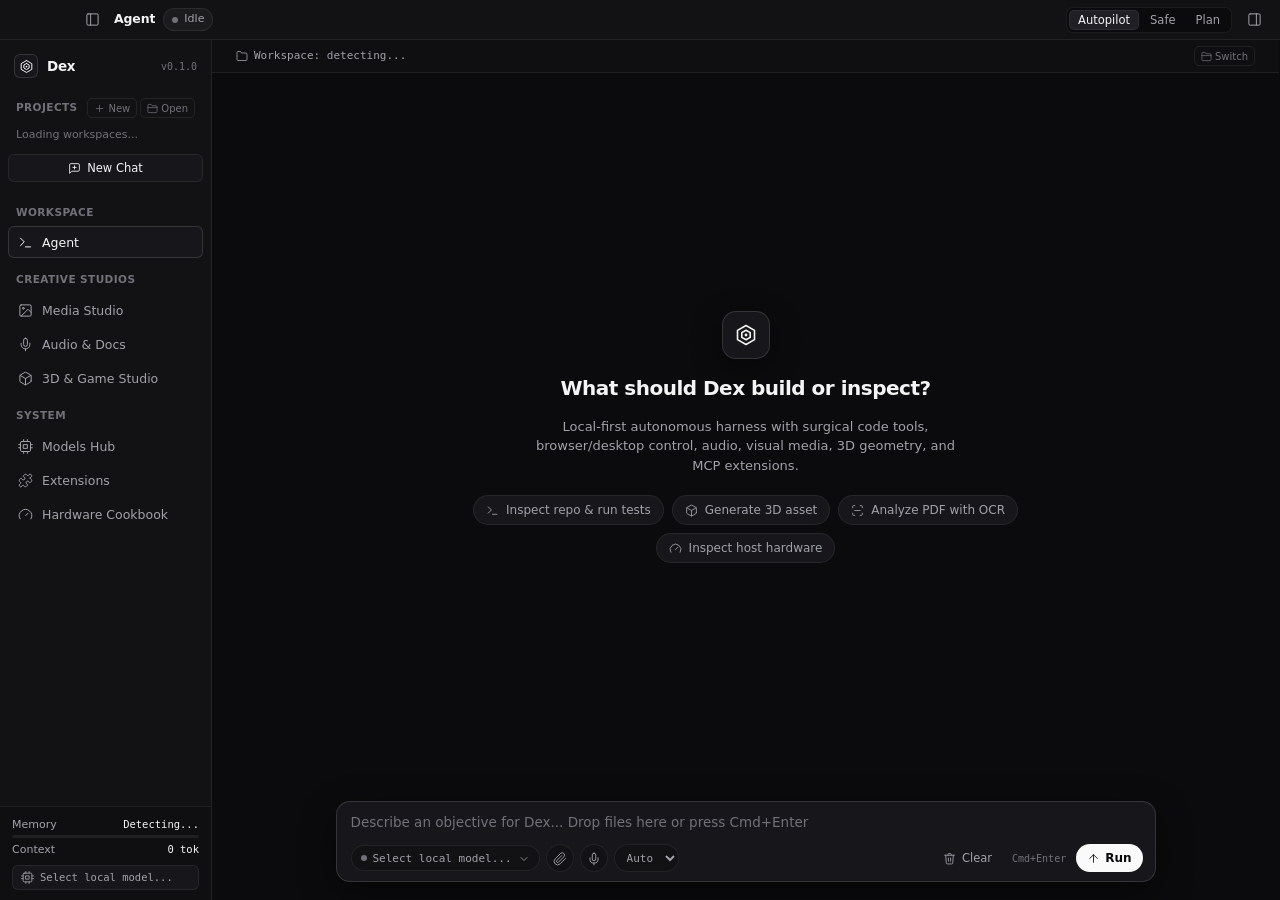
==== commit 5961441c: "feat: 1-click install from every 'not installed' error, plus local 3D generation Users should never " ====
--- a/crates/harness-desktop/ui/index.html
+++ b/crates/harness-desktop/ui/index.html
@@ -767,7 +767,8 @@
                     </div>
                     <div class="row-wrap">
                       <select id="gen3d-backend" class="select" style="flex: 1; min-width: 140px;">
-                        <option value="auto">Auto (TRELLIS 2 / Sidecar)</option>
+                        <option value="auto">Auto (best installed)</option>
+                        <option value="shap-e">Shap-E (1-click install)</option>
                         <option value="trellis">TRELLIS 2 (8195)</option>
                         <option value="hunyuan3d">Hunyuan3D (8196)</option>
                         <option value="triposr">TripoSR (8197)</option>
--- a/crates/harness-desktop/ui/styles.css
+++ b/crates/harness-desktop/ui/styles.css
@@ -3036,6 +3036,35 @@
   margin-bottom: 0;
 }
 
+/* "Dex needs X" 1-click install bar under an assistant answer */
+.turn-install-bar {
+  display: flex;
+  align-items: center;
+  gap: 10px;
+  margin-top: 10px;
+  padding: 10px 12px;
+  border: 1px solid var(--warn-border);
+  background: var(--warn-bg);
+  border-radius: var(--radius-md);
+  font-size: 13px;
+  color: var(--text-primary);
+}
+
+.turn-install-icon {
+  display: inline-flex;
+  color: var(--warn-fg);
+  flex-shrink: 0;
+}
+
+.turn-install-text {
+  flex: 1;
+  min-width: 0;
+}
+
+.turn-install-btn {
+  flex-shrink: 0;
+}
+
 /* Code Block with Copy Button */
 .md-code-wrap {
   position: relative;
